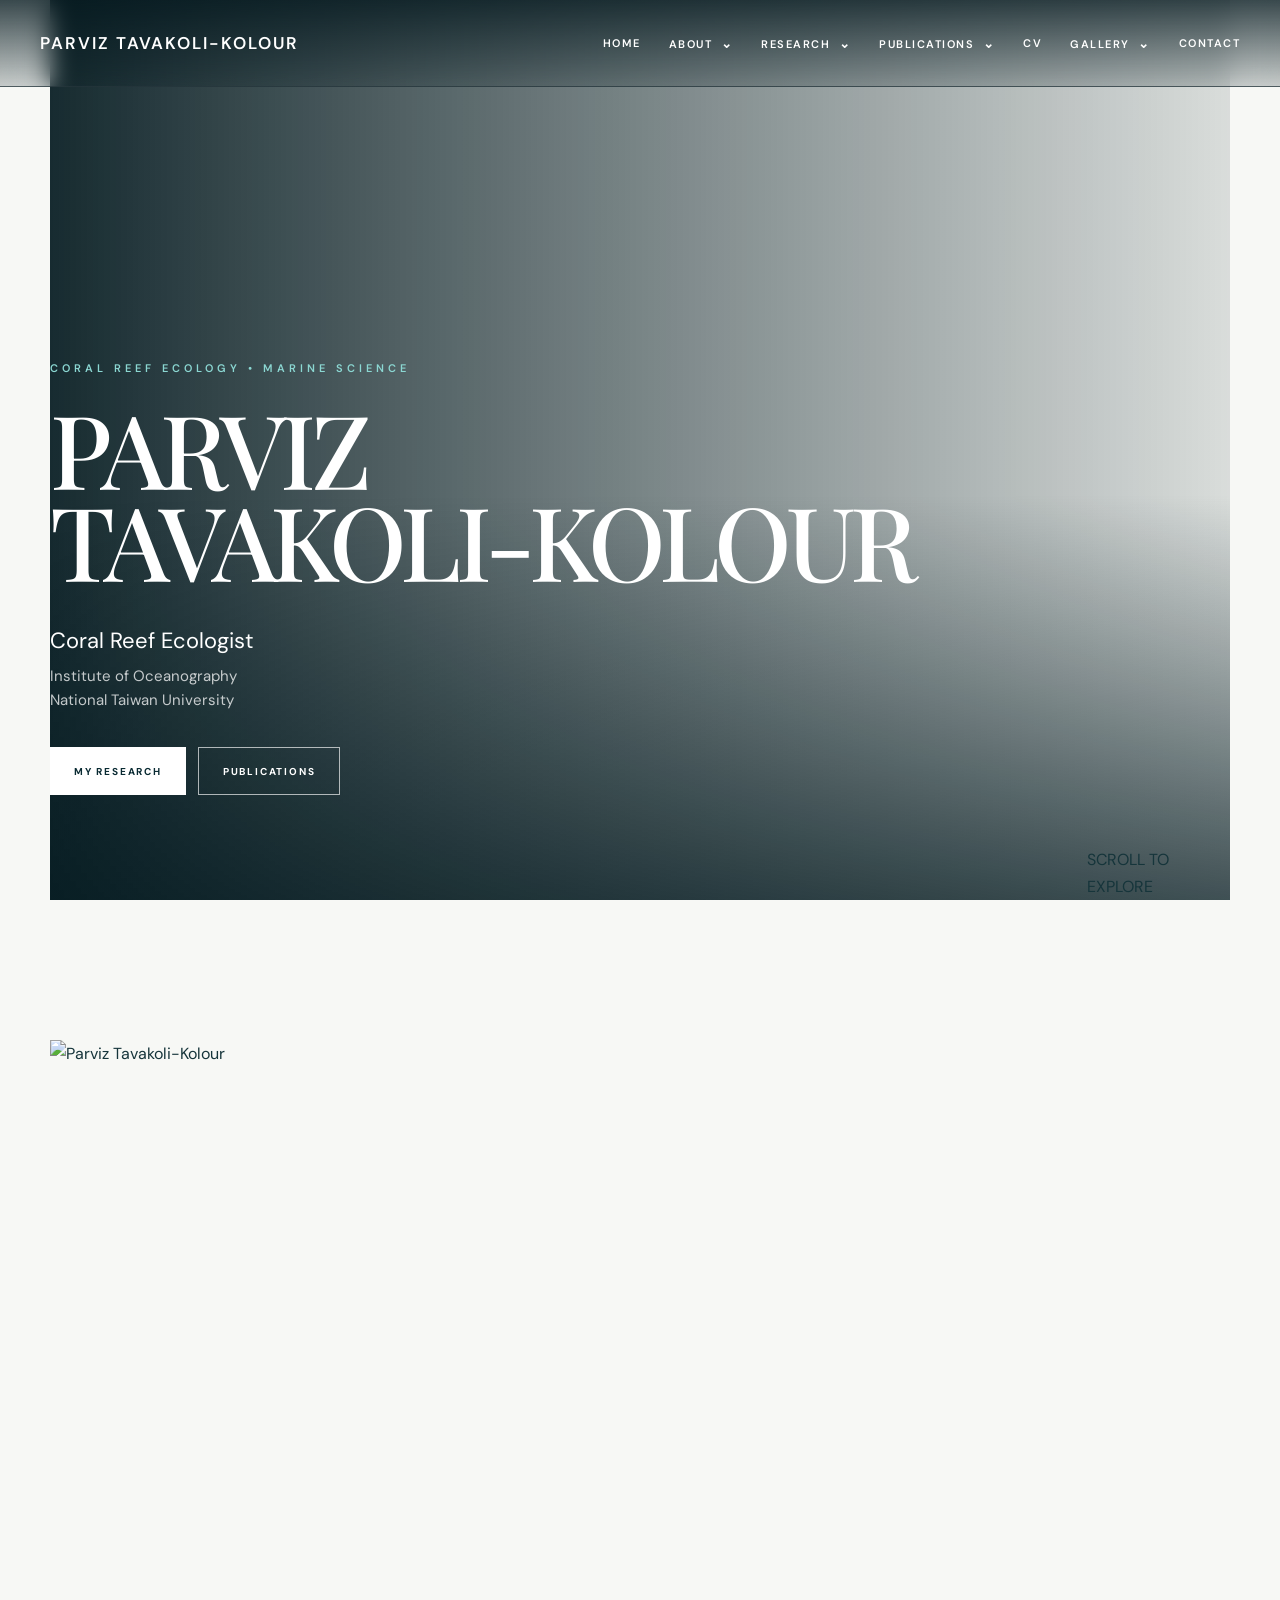
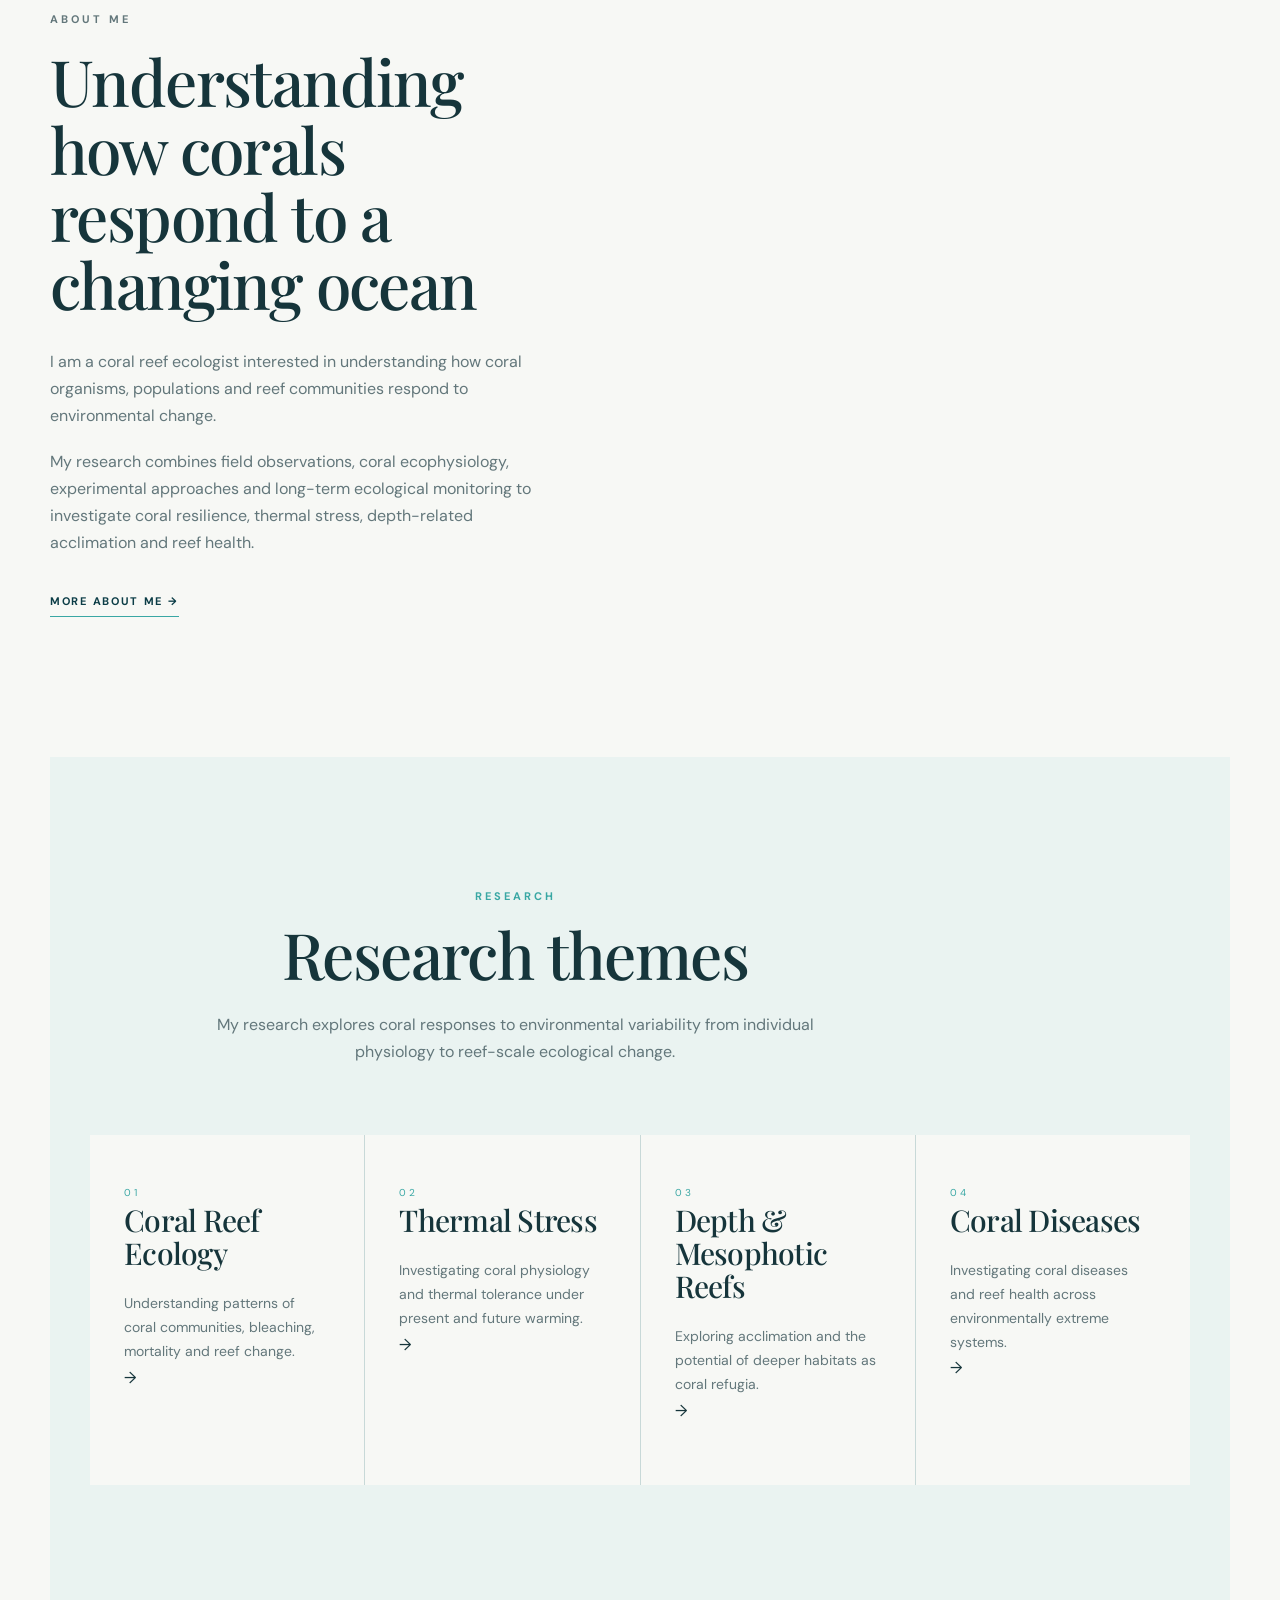
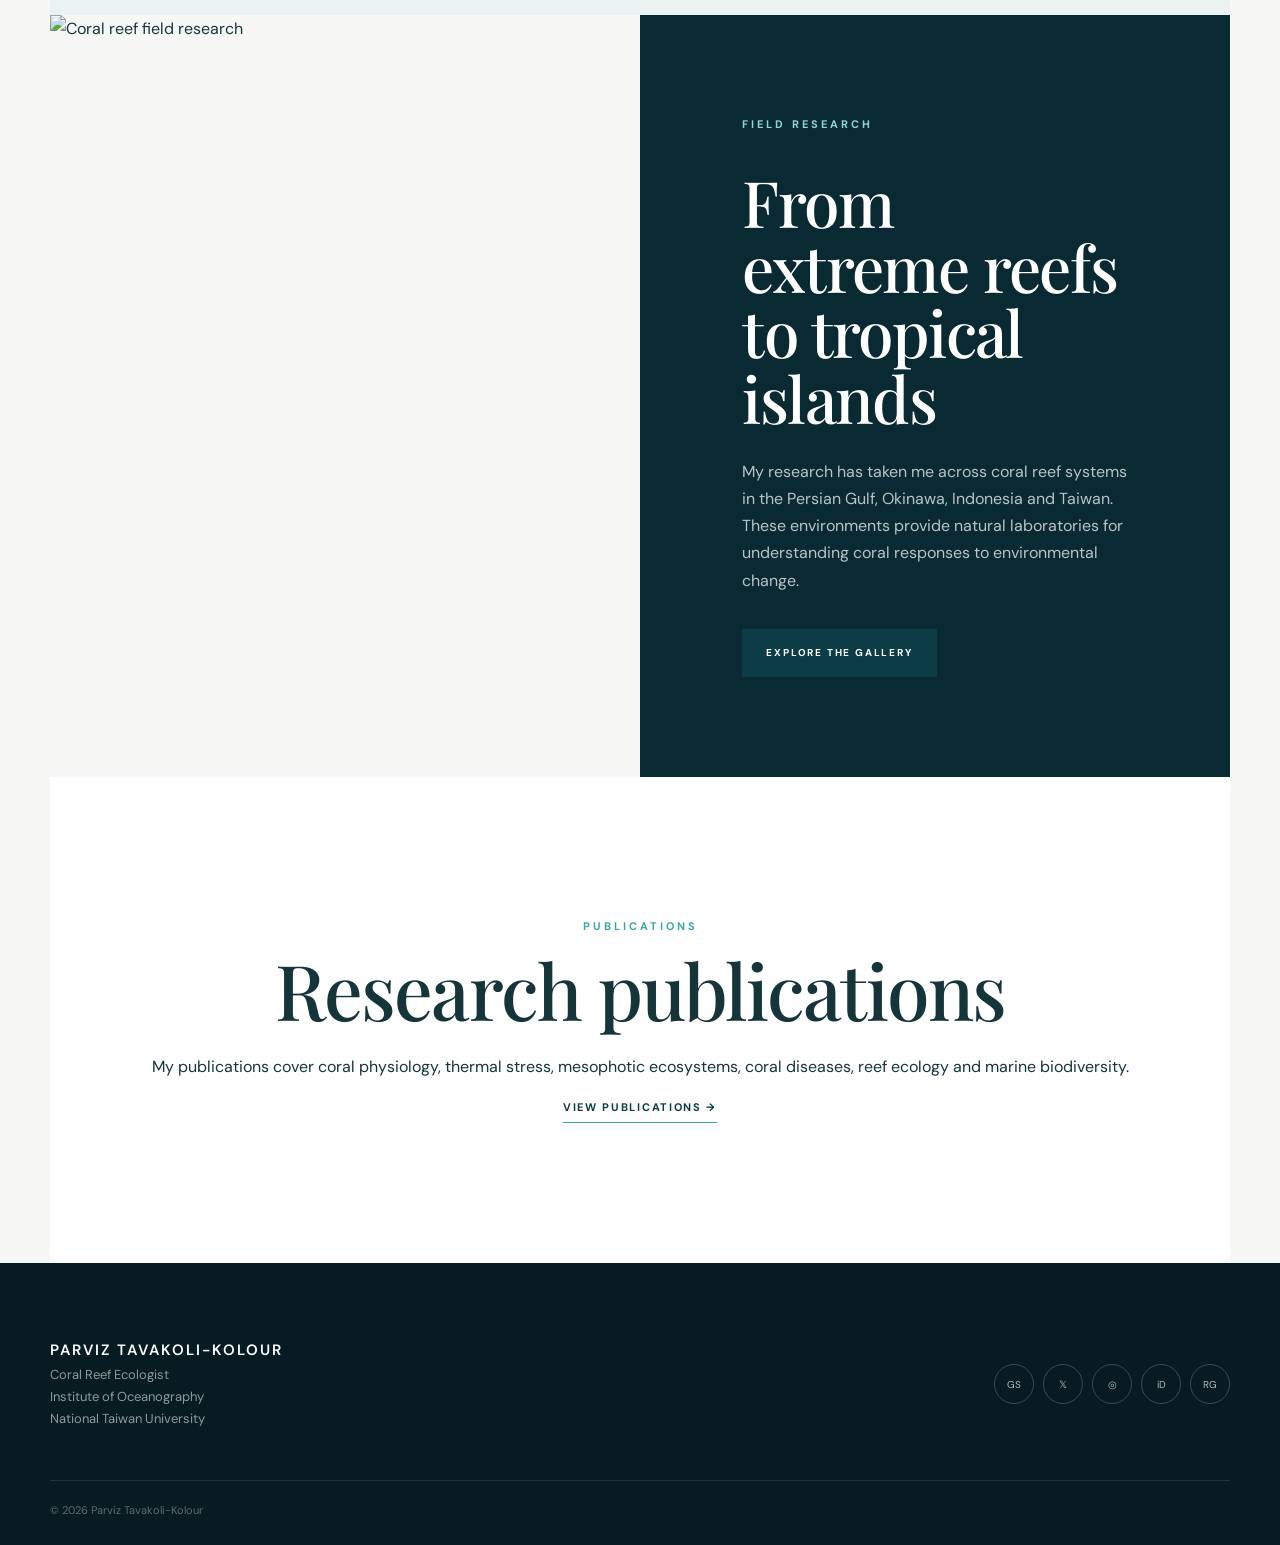
==== index.html @ c026a9c2 "Update index.html" ====
<!DOCTYPE html>
<html lang="en">

<head>
    <meta charset="UTF-8">
    <meta name="viewport" content="width=device-width, initial-scale=1.0">

    <title>Parviz Tavakoli-Kolour | Coral Reef Ecologist</title>

    <link rel="stylesheet" href="css/style.css">
</head>

<body>

<!-- =====================================================
     HEADER
===================================================== -->

<header class="site-header">

    <div class="nav-container">

        <a href="index.html" class="site-name">
            PARVIZ TAVAKOLI-KOLOUR
        </a>

        <nav class="main-nav">

            <a href="index.html">HOME</a>

            <div class="dropdown">
                <a href="about.html">
                    ABOUT <span>⌄</span>
                </a>

                <div class="dropdown-menu">
                    <a href="about.html#biography">Biography</a>
                    <a href="about.html#education">Education</a>
                    <a href="about.html#experience">Academic Experience</a>
                </div>
            </div>


            <div class="dropdown">

                <a href="research.html">
                    RESEARCH <span>⌄</span>
                </a>

                <div class="dropdown-menu">
                    <a href="research.html#coral-ecology">
                        Coral Reef Ecology
                    </a>

                    <a href="research.html#thermal">
                        Coral Physiology & Thermal Stress
                    </a>

                    <a href="research.html#depth">
                        Depth & Mesophotic Reefs
                    </a>

                    <a href="research.html#disease">
                        Coral Diseases & Reef Health
                    </a>

                    <a href="research.html#field">
                        Field & Experimental Research
                    </a>
                </div>

            </div>


            <div class="dropdown">

                <a href="publications.html">
                    PUBLICATIONS <span>⌄</span>
                </a>

                <div class="dropdown-menu">

                    <a href="selected-publications.html">
                        Selected Publications
                    </a>

                    <a href="publications.html#full-list">
                        Full Publication List
                    </a>

                    <a href="publications.html#assessment">
                        Scientific Assessment & Policy
                    </a>

                </div>

            </div>


            <a href="cv.html">CV</a>


            <div class="dropdown">

                <a href="gallery.html">
                    GALLERY <span>⌄</span>
                </a>

                <div class="dropdown-menu">

                    <a href="gallery.html#persian-gulf">
                        Persian Gulf
                    </a>

                    <a href="gallery.html#okinawa">
                        Okinawa
                    </a>

                    <a href="gallery.html#indonesia">
                        Indonesia
                    </a>

                    <a href="gallery.html#taiwan">
                        Taiwan
                    </a>

                </div>

            </div>


            <a href="contact.html">
                CONTACT
            </a>

        </nav>

    </div>

</header>


<!-- =====================================================
     MAIN
===================================================== -->

<main>


<!-- =====================================================
     HERO
===================================================== -->

<section class="hero">

    <div class="hero-overlay"></div>

    <div class="hero-content">

        <p class="hero-kicker">
            CORAL REEF ECOLOGY • MARINE SCIENCE
        </p>

        <h1>
            PARVIZ<br>
            TAVAKOLI-KOLOUR
        </h1>

        <div class="hero-line"></div>

        <p class="hero-position">
            Coral Reef Ecologist
        </p>

        <p class="hero-affiliation">
            Institute of Oceanography<br>
            National Taiwan University
        </p>

        <div class="hero-buttons">

            <a href="research.html" class="button button-light">
                MY RESEARCH
            </a>

            <a href="publications.html" class="button button-outline">
                PUBLICATIONS
            </a>

        </div>

    </div>

    <div class="hero-scroll">
        <span></span>
        SCROLL TO EXPLORE
    </div>

</section>


<!-- =====================================================
     INTRODUCTION
===================================================== -->

<section class="intro-section">

    <div class="intro-container">

        <div class="intro-image">

            <img
                src="images/profile.jpg"
                alt="Parviz Tavakoli-Kolour"
            >

        </div>


        <div class="intro-text">

            <p class="section-label">
                ABOUT ME
            </p>

            <h2>
                Understanding how corals respond to a changing ocean
            </h2>

            <p>
                I am a coral reef ecologist interested in understanding
                how coral organisms, populations and reef communities
                respond to environmental change.
            </p>

            <p>
                My research combines field observations, coral
                ecophysiology, experimental approaches and long-term
                ecological monitoring to investigate coral resilience,
                thermal stress, depth-related acclimation and reef health.
            </p>

            <a href="about.html" class="text-link">
                MORE ABOUT ME →
            </a>

        </div>

    </div>

</section>


<!-- =====================================================
     RESEARCH THEMES
===================================================== -->

<section class="research-home">

    <div class="section-heading">

        <p class="section-label">
            RESEARCH
        </p>

        <h2>
            Research themes
        </h2>

        <p>
            My research explores coral responses to environmental
            variability from individual physiology to reef-scale
            ecological change.
        </p>

    </div>


    <div class="research-grid">


        <a
            href="research.html#coral-ecology"
            class="research-card"
        >

            <span class="card-number">
                01
            </span>

            <h3>
                Coral Reef Ecology
            </h3>

            <p>
                Understanding patterns of coral communities,
                bleaching, mortality and reef change.
            </p>

            <span class="card-arrow">
                →
            </span>

        </a>


        <a
            href="research.html#thermal"
            class="research-card"
        >

            <span class="card-number">
                02
            </span>

            <h3>
                Thermal Stress
            </h3>

            <p>
                Investigating coral physiology and thermal
                tolerance under present and future warming.
            </p>

            <span class="card-arrow">
                →
            </span>

        </a>


        <a
            href="research.html#depth"
            class="research-card"
        >

            <span class="card-number">
                03
            </span>

            <h3>
                Depth & Mesophotic Reefs
            </h3>

            <p>
                Exploring acclimation and the potential of
                deeper habitats as coral refugia.
            </p>

            <span class="card-arrow">
                →
            </span>

        </a>


        <a
            href="research.html#disease"
            class="research-card"
        >

            <span class="card-number">
                04
            </span>

            <h3>
                Coral Diseases
            </h3>

            <p>
                Investigating coral diseases and reef health
                across environmentally extreme systems.
            </p>

            <span class="card-arrow">
                →
            </span>

        </a>


    </div>

</section>


<!-- =====================================================
     FIELD RESEARCH
===================================================== -->

<section class="field-section">

    <div class="field-image">

        <img
            src="images/coral-reef-hero.jpg"
            alt="Coral reef field research"
        >

    </div>


    <div class="field-content">

        <p class="section-label">
            FIELD RESEARCH
        </p>

        <h2>
            From extreme reefs to tropical islands
        </h2>

        <p>
            My research has taken me across coral reef systems
            in the Persian Gulf, Okinawa, Indonesia and Taiwan.
            These environments provide natural laboratories for
            understanding coral responses to environmental change.
        </p>

        <a
            href="gallery.html"
            class="button button-dark"
        >
            EXPLORE THE GALLERY
        </a>

    </div>

</section>


<!-- =====================================================
     PUBLICATIONS
===================================================== -->

<section class="publication-home">

    <div class="publication-inner">

        <p class="section-label">
            PUBLICATIONS
        </p>

        <h2>
            Research publications
        </h2>

        <p>
            My publications cover coral physiology, thermal stress,
            mesophotic ecosystems, coral diseases, reef ecology
            and marine biodiversity.
        </p>

        <a
            href="publications.html"
            class="text-link"
        >
            VIEW PUBLICATIONS →
        </a>

    </div>

</section>


</main>


<!-- =====================================================
     FOOTER
===================================================== -->

<footer>

    <div class="footer-content">

        <div>

            <h3>
                PARVIZ TAVAKOLI-KOLOUR
            </h3>

            <p>
                Coral Reef Ecologist
            </p>

            <p>
                Institute of Oceanography<br>
                National Taiwan University
            </p>

        </div>


        <div class="footer-social">

            <a
                href="https://scholar.google.com/citations?user=l_zzIt8AAAAJ&hl=en"
                target="_blank"
                aria-label="Google Scholar"
            >
                GS
            </a>

            <a
                href="https://x.com/parviz_tavakoli"
                target="_blank"
                aria-label="X"
            >
                𝕏
            </a>

            <a
                href="https://www.instagram.com/parviz_tavakoli_kolour"
                target="_blank"
                aria-label="Instagram"
            >
                ◎
            </a>

            <a
                href="https://orcid.org/0000-0003-2633-5901"
                target="_blank"
                aria-label="ORCID"
            >
                iD
            </a>

            <a
                href="https://www.researchgate.net/profile/Parviz-Tavakoli-Kolour-2"
                target="_blank"
                aria-label="ResearchGate"
            >
                RG
            </a>

        </div>

    </div>


    <div class="copyright">

        © 2026 Parviz Tavakoli-Kolour

    </div>

</footer>


</body>
</html>
---- css/style.css ----
/* =========================================================
   PARVIZ TAVAKOLI-KOLOUR
   MODERN ACADEMIC / OCEAN RESEARCH WEBSITE
   ========================================================= */


/* =========================================================
   01. FONTS
   ========================================================= */

@import url('https://fonts.googleapis.com/css2?family=DM+Sans:wght@300;400;500;600;700&family=Playfair+Display:wght@400;500;600&display=swap');


/* =========================================================
   02. VARIABLES
   ========================================================= */

:root {

    --ocean-950: #061c22;
    --ocean-900: #092a32;
    --ocean-800: #0c3d47;
    --ocean-700: #105966;

    --teal: #39a7a4;
    --teal-light: #8bd7d2;

    --cream: #f7f8f5;
    --white: #ffffff;

    --text: #16353b;
    --muted: #63777b;

    --line: rgba(22, 53, 59, 0.12);

    --serif: "Playfair Display", Georgia, serif;
    --sans: "DM Sans", Arial, sans-serif;

    --max-width: 1380px;

    --shadow:
        0 20px 60px rgba(4, 29, 35, 0.10);

    --transition:
        all 0.35s cubic-bezier(.2,.7,.2,1);
}


/* =========================================================
   03. RESET
   ========================================================= */

* {
    margin: 0;
    padding: 0;
    box-sizing: border-box;
}


html {
    scroll-behavior: smooth;
}


body {
    font-family: var(--sans);

    background: var(--cream);

    color: var(--text);

    line-height: 1.7;

    overflow-x: hidden;
}


img {
    width: 100%;
    display: block;
}


a {
    text-decoration: none;
    color: inherit;
}


button,
input,
textarea {
    font-family: inherit;
}


::selection {
    background: var(--teal);
    color: white;
}


/* =========================================================
   04. TYPOGRAPHY
   ========================================================= */

h1,
h2,
h3,
h4 {
    font-family: var(--serif);

    font-weight: 500;

    letter-spacing: -0.025em;
}


p {
    font-size: 16px;
}


.section-label {

    font-family: var(--sans);

    font-size: 11px;

    font-weight: 700;

    letter-spacing: 3px;

    text-transform: uppercase;

    color: var(--teal);

    margin-bottom: 16px;
}


/* =========================================================
   05. HEADER
   ========================================================= */

.site-header {

    position: absolute;

    top: 0;
    left: 0;

    width: 100%;

    z-index: 1000;

    background:
        linear-gradient(
            to bottom,
            rgba(3, 23, 29, .78),
            rgba(3, 23, 29, .20)
        );

    border-bottom:
        1px solid rgba(255,255,255,.10);

    backdrop-filter: blur(12px);
}


.nav-container {

    width: min(
        calc(100% - 80px),
        var(--max-width)
    );

    margin: auto;

    min-height: 86px;

    display: flex;

    align-items: center;

    justify-content: space-between;

    gap: 40px;
}


.site-name {

    color: white;

    font-size: 17px;

    font-weight: 600;

    letter-spacing: 2px;

    white-space: nowrap;

    transition: var(--transition);
}


.site-name:hover {

    color: var(--teal-light);
}


/* =========================================================
   06. NAVIGATION
   ========================================================= */

.main-nav {

    display: flex;

    align-items: center;

    gap: 28px;
}


.main-nav > a,
.dropdown > a {

    position: relative;

    color: white;

    font-size: 11px;

    font-weight: 600;

    letter-spacing: 1.5px;

    padding: 32px 0;
}


.main-nav > a::after,
.dropdown > a::after {

    content: "";

    position: absolute;

    bottom: 24px;

    left: 0;

    width: 0;

    height: 1px;

    background: var(--teal-light);

    transition: var(--transition);
}


.main-nav > a:hover::after,
.dropdown > a:hover::after {

    width: 100%;
}


.main-nav > a:hover,
.dropdown > a:hover {

    color: var(--teal-light);
}


.dropdown {

    position: relative;
}


.dropdown > a span {

    margin-left: 4px;

    font-size: 13px;
}


/* =========================================================
   07. DROPDOWN MENU
   ========================================================= */

.dropdown-menu {

    position: absolute;

    top: 75px;

    left: -20px;

    width: 270px;

    padding: 12px;

    background: rgba(255,255,255,.97);

    box-shadow: var(--shadow);

    border: 1px solid rgba(0,0,0,.05);

    opacity: 0;

    visibility: hidden;

    transform:
        translateY(12px);

    transition: var(--transition);
}


.dropdown:hover .dropdown-menu {

    opacity: 1;

    visibility: visible;

    transform:
        translateY(0);
}


.dropdown-menu a {

    display: block;

    padding: 13px 15px;

    color: var(--text);

    font-size: 12px;

    letter-spacing: .2px;

    border-radius: 3px;

    transition: var(--transition);
}


.dropdown-menu a:hover {

    background: #eaf5f3;

    color: var(--ocean-700);

    padding-left: 21px;
}


/* =========================================================
   08. HERO
   ========================================================= */

.hero {

    position: relative;

    min-height: 100vh;

    display: flex;

    align-items: flex-end;

    background:
        url("../images/hero.jpg")
        center center / cover
        no-repeat;

    isolation: isolate;
}


.hero::before {

    content: "";

    position: absolute;

    inset: 0;

    background:
        linear-gradient(
            90deg,
            rgba(3,25,31,.92) 0%,
            rgba(3,25,31,.58) 42%,
            rgba(3,25,31,.12) 100%
        );

    z-index: -1;
}


.hero::after {

    content: "";

    position: absolute;

    inset: 0;

    background:
        linear-gradient(
            to top,
            rgba(3,25,31,.72),
            transparent 45%
        );

    z-index: -1;
}


.hero-content {

    width: min(
        calc(100% - 80px),
        var(--max-width)
    );

    margin: 0 auto;

    padding:
        0
        0
        105px;

    color: white;
}


.hero-kicker {

    font-size: 11px;

    letter-spacing: 4px;

    font-weight: 600;

    color: var(--teal-light);

    margin-bottom: 25px;
}


.hero h1 {

    font-size:
        clamp(
            58px,
            8vw,
            125px
        );

    line-height: .90;

    letter-spacing: -.055em;

    margin-bottom: 35px;
}


.hero-position {

    font-size: 22px;

    font-weight: 400;

    margin-bottom: 5px;
}


.hero-affiliation {

    color: rgba(255,255,255,.75);

    font-size: 15px;

    line-height: 1.6;
}


/* =========================================================
   09. BUTTONS
   ========================================================= */

.hero-buttons {

    display: flex;

    gap: 12px;

    margin-top: 35px;
}


.button {

    display: inline-flex;

    align-items: center;

    justify-content: center;

    min-height: 48px;

    padding:
        0 24px;

    font-size: 10px;

    font-weight: 700;

    letter-spacing: 1.8px;

    text-transform: uppercase;

    transition: var(--transition);
}


.button-light {

    background: white;

    color: var(--ocean-900);
}


.button-light:hover {

    background: var(--teal-light);

    transform:
        translateY(-3px);
}


.button-outline {

    border:
        1px solid rgba(255,255,255,.65);

    color: white;
}


.button-outline:hover {

    background: white;

    color: var(--ocean-900);

    transform:
        translateY(-3px);
}


.button-dark {

    background: var(--ocean-800);

    color: white;
}


.button-dark:hover {

    background: var(--teal);

    transform:
        translateY(-3px);
}


/* =========================================================
   10. INTRO / ABOUT
   ========================================================= */

.intro-section {

    width: min(
        calc(100% - 80px),
        1180px
    );

    margin: auto;

    padding:
        140px
        0;

    display: grid;

    grid-template-columns:
        minmax(300px, .85fr)
        minmax(400px, 1fr);

    gap: 110px;

    align-items: center;
}


.intro-image {

    position: relative;
}


.intro-image::before {

    content: "";

    position: absolute;

    width: 90px;
    height: 90px;

    left: -25px;
    bottom: -25px;

    border-left:
        2px solid var(--teal);

    border-bottom:
        2px solid var(--teal);

    z-index: -1;
}


.intro-image img {

    height: 570px;

    object-fit: cover;
}


.intro-text h2 {

    font-size:
        clamp(
            40px,
            5vw,
            65px
        );

    line-height: 1.06;

    margin-bottom: 30px;
}


.intro-text p {

    max-width: 650px;

    color: var(--muted);

    margin-bottom: 18px;
}


.text-link {

    display: inline-block;

    margin-top: 18px;

    color: var(--ocean-800);

    font-size: 11px;

    font-weight: 700;

    letter-spacing: 1.7px;

    text-transform: uppercase;

    border-bottom:
        1px solid var(--teal);

    padding-bottom: 5px;

    transition: var(--transition);
}


.text-link:hover {

    color: var(--teal);

    padding-left: 7px;
}


/* =========================================================
   11. RESEARCH SECTION
   ========================================================= */

.research-home {

    padding:
        130px
        40px;

    background:
        #eaf3f1;
}


.section-heading {

    width: min(
        850px,
        100%
    );

    margin:
        0 auto 70px;

    text-align: center;
}


.section-heading h2 {

    font-size:
        clamp(
            45px,
            5vw,
            70px
        );

    line-height: 1;

    margin-bottom: 25px;
}


.section-heading > p:last-child {

    max-width: 650px;

    margin: auto;

    color: var(--muted);
}


/* =========================================================
   12. RESEARCH CARDS
   ========================================================= */

.research-grid {

    width: min(
        1180px,
        100%
    );

    margin: auto;

    display: grid;

    grid-template-columns:
        repeat(4, 1fr);

    gap: 1px;

    background:
        rgba(10,70,77,.15);
}


.research-card {

    position: relative;

    min-height: 350px;

    padding: 42px 34px;

    background: var(--cream);

    overflow: hidden;

    transition: var(--transition);
}


.research-card::before {

    content: "";

    position: absolute;

    left: 0;
    bottom: 0;

    width: 100%;

    height: 4px;

    background: var(--teal);

    transform:
        scaleX(0);

    transform-origin: left;

    transition: var(--transition);
}


.research-card:hover {

    background: var(--ocean-800);

    color: white;

    transform:
        translateY(-8px);

    box-shadow:
        0 30px 60px
        rgba(4,40,48,.20);
}


.research-card:hover::before {

    transform:
        scaleX(1);
}


.card-number {

    font-size: 10px;

    letter-spacing: 3px;

    color: var(--teal);

    margin-bottom: 55px;
}


.research-card h3 {

    font-size: 30px;

    line-height: 1.1;

    margin-bottom: 22px;
}


.research-card p {

    color: var(--muted);

    font-size: 14px;
}


.research-card:hover p {

    color:
        rgba(255,255,255,.72);
}


/* =========================================================
   13. FIELDWORK SPLIT
   ========================================================= */

.field-section {

    display: grid;

    grid-template-columns:
        1fr 1fr;

    min-height: 650px;
}


.field-image {

    min-height: 600px;

    background:
        url("../images/persian-gulf-1.jpg")
        center center / cover
        no-repeat;
}


.field-content {

    padding:
        100px
        clamp(45px, 8vw, 120px);

    background:
        var(--ocean-900);

    color: white;

    display: flex;

    flex-direction: column;

    align-items: flex-start;

    justify-content: center;
}


.field-content .section-label {

    color: var(--teal-light);
}


.field-content h2 {

    font-size:
        clamp(
            45px,
            5vw,
            70px
        );

    line-height: 1.02;

    max-width: 600px;

    margin-bottom: 28px;
}


.field-content p {

    color:
        rgba(255,255,255,.72);

    max-width: 570px;

    margin-bottom: 35px;
}


/* =========================================================
   14. PUBLICATIONS HOME
   ========================================================= */

.publication-home {

    padding:
        140px
        30px;

    text-align: center;

    background: white;
}


.publication-home h2 {

    font-size:
        clamp(
            45px,
            6vw,
            78px
        );

    line-height: 1;

    margin-bottom: 25px;
}


.publication-home > p:not(.section-label) {

    max-width: 680px;

    margin: auto;

    color: var(--muted);
}

/* =========================================================
   INTERNAL PAGE ALIGNMENT FIX
   ========================================================= */


/* Main content container */

main {
    width: 100%;
}


/* All normal content sections */

main > section {
    width: min(1180px, calc(100% - 80px));
    margin-left: auto;
    margin-right: auto;
}


/* Hero is full width */

main > .page-hero {
    width: 100%;
    margin: 0;
}


/* Internal page hero content */

.page-hero {
    width: 100%;
    padding-left: 40px;
    padding-right: 40px;
}


.page-hero-content {
    width: min(1180px, 100%);
    margin-left: auto;
    margin-right: auto;
}


/* Section headings */

.gallery-heading,
.section-heading,
.contact-introduction {
    margin-left: 0;
    margin-right: 0;
}


/* Prevent text from touching the edge */

.gallery-heading,
.contact-introduction,
.section-heading {
    padding-left: 0;
    padding-right: 0;
}


/* CV content */

.cv-section {
    width: min(1100px, calc(100% - 80px));
    margin-left: auto;
    margin-right: auto;
}


/* Publications */

.publications-section {
    width: min(1100px, calc(100% - 80px));
    margin-left: auto;
    margin-right: auto;
}


/* Selected publications */

.selected-publications-section {
    width: min(1100px, calc(100% - 80px));
    margin-left: auto;
    margin-right: auto;
}


/* About page */

.about-section {
    width: min(1180px, calc(100% - 80px));
    margin-left: auto;
    margin-right: auto;
}


/* Research page */

.research-section {
    width: min(1180px, calc(100% - 80px));
    margin-left: auto;
    margin-right: auto;
}


/* Better headings on internal pages */

main h1,
main h2,
main h3 {
    overflow-wrap: normal;
    word-break: normal;
}


/* =========================================================
   BETTER INTERNAL PAGE SPACING
   ========================================================= */

.page-content,
.about-section,
.research-section,
.publications-section,
.selected-publications-section,
.cv-section,
.contact-section {
    padding-top: 100px;
    padding-bottom: 100px;
}


/* =========================================================
   ACADEMIC EXPERIENCE / TIMELINE
   ========================================================= */

.cv-item,
.experience-item,
.timeline-item {
    width: 100%;
    max-width: 1000px;
    margin-left: auto;
    margin-right: auto;
}


/* =========================================================
   PUBLICATION READABILITY
   ========================================================= */

.publication,
.selected-publication {
    max-width: 1000px;
    margin-left: auto;
    margin-right: auto;
}


.publication h3,
.selected-publication h3 {
    max-width: 850px;
    line-height: 1.45;
}


/* =========================================================
   MOBILE
   ========================================================= */

@media (max-width: 800px) {

    main > section {
        width: calc(100% - 40px);
    }

    main > .page-hero {
        width: 100%;
    }

    .page-hero {
        padding-left: 20px;
        padding-right: 20px;
    }

    .page-hero-content {
        width: 100%;
    }

    .cv-section,
    .publications-section,
    .selected-publications-section,
    .about-section,
    .research-section {
        width: calc(100% - 40px);
    }

}


/* =========================================================
   16. GENERAL CONTENT SECTIONS
   ========================================================= */

main section:not(.hero):not(.page-hero) {

    scroll-margin-top: 50px;
}


/* =========================================================
   17. GALLERY
   ========================================================= */

.gallery-section {

    padding:
        120px
        40px;

    max-width: 1380px;

    margin: auto;
}


.gallery-heading {

    max-width: 750px;

    margin-bottom: 55px;
}


.gallery-heading h2 {

    font-size:
        clamp(
            45px,
            6vw,
            75px
        );

    line-height: 1;

    margin-bottom: 20px;
}


.gallery-heading p:last-child {

    color: var(--muted);
}


.gallery-grid {

    display: grid;

    grid-template-columns:
        repeat(4, 1fr);

    gap: 8px;
}


.gallery-grid img {

    height: 330px;

    object-fit: cover;

    transition:
        transform .7s
        cubic-bezier(.2,.7,.2,1);

    filter:
        saturate(.9);
}


.gallery-grid img:hover {

    transform:
        scale(1.025);

    filter:
        saturate(1.1);
}


/* =========================================================
   18. CONTACT
   ========================================================= */

.contact-section {

    width: min(
        1180px,
        calc(100% - 80px)
    );

    margin: auto;

    padding:
        130px
        0;

    display: grid;

    grid-template-columns:
        1fr 1fr;

    gap: 100px;
}


.contact-introduction h2 {

    font-size:
        clamp(
            45px,
            5vw,
            70px
        );

    line-height: 1;

    margin-bottom: 25px;
}


.contact-introduction p:not(.section-label) {

    max-width: 570px;

    color: var(--muted);
}


.contact-details {

    border-top:
        1px solid var(--line);
}


.contact-item {

    padding:
        28px 0;

    border-bottom:
        1px solid var(--line);
}


.contact-label {

    display: block;

    font-size: 10px;

    font-weight: 700;

    letter-spacing: 2px;

    color: var(--teal);

    margin-bottom: 10px;
}


.contact-item h3 {

    font-size: 25px;

    margin-bottom: 5px;
}


.contact-item p {

    color: var(--muted);

    font-size: 14px;
}


.contact-links {

    display: flex;

    flex-wrap: wrap;

    gap: 10px;

    margin-top: 15px;
}


.contact-links a {

    padding:
        8px 14px;

    border:
        1px solid var(--line);

    font-size: 12px;

    transition: var(--transition);
}


.contact-links a:hover {

    background: var(--ocean-800);

    color: white;

    border-color:
        var(--ocean-800);
}


/* =========================================================
   19. PUBLICATION LIST
   Works with your existing publication HTML
   ========================================================= */

.publications-section {

    width: min(
        1100px,
        calc(100% - 80px)
    );

    margin: auto;

    padding:
        120px 0;
}


.publication {

    display: grid;

    grid-template-columns:
        90px 1fr;

    gap: 35px;

    padding:
        35px 0;

    border-bottom:
        1px solid var(--line);

    transition: var(--transition);
}


.publication:hover {

    padding-left: 12px;
}


.publication-number {

    font-family: var(--serif);

    font-size: 35px;

    color:
        rgba(16,89,102,.25);
}


.publication h3 {

    font-family: var(--sans);

    font-size: 17px;

    font-weight: 600;

    line-height: 1.5;

    letter-spacing: 0;
}


.publication p {

    color: var(--muted);

    font-size: 14px;

    margin-top: 8px;
}


.publication a {

    display: inline-block;

    margin-top: 10px;

    color: var(--teal);

    font-size: 11px;

    font-weight: 700;

    letter-spacing: 1px;
}


/* =========================================================
   20. CV
   ========================================================= */

.cv-section {

    width: min(
        1100px,
        calc(100% - 80px)
    );

    margin: auto;

    padding:
        120px 0;
}


.cv-section h2 {

    font-size: 48px;

    margin:
        70px 0 30px;
}


.cv-item {

    display: grid;

    grid-template-columns:
        180px 1fr;

    gap: 40px;

    padding:
        25px 0;

    border-top:
        1px solid var(--line);
}


.cv-year {

    font-size: 12px;

    font-weight: 700;

    letter-spacing: 1px;

    color: var(--teal);
}


.cv-item h3 {

    font-family: var(--sans);

    font-size: 18px;

    font-weight: 600;

    letter-spacing: 0;
}


.cv-item p {

    color: var(--muted);

    font-size: 14px;
}


/* =========================================================
   21. FOOTER
   ========================================================= */

footer {

    background:
        var(--ocean-950);

    color: white;

    padding:
        75px
        40px
        25px;
}


.footer-content {

    width: min(
        1180px,
        100%
    );

    margin: auto;

    display: flex;

    justify-content: space-between;

    gap: 50px;

    align-items: center;
}


.footer-content h3 {

    font-family: var(--sans);

    font-size: 15px;

    font-weight: 600;

    letter-spacing: 2px;
}


.footer-content p {

    color:
        rgba(255,255,255,.55);

    font-size: 13px;
}


.footer-social {

    display: flex;

    gap: 9px;
}


.footer-social a {

    width: 40px;

    height: 40px;

    display: flex;

    align-items: center;

    justify-content: center;

    border:
        1px solid rgba(255,255,255,.20);

    border-radius: 50%;

    color:
        rgba(255,255,255,.70);

    font-size: 10px;

    transition: var(--transition);
}


.footer-social a:hover {

    background: var(--teal);

    border-color: var(--teal);

    color: white;

    transform:
        translateY(-3px);
}


.copyright {

    width: min(
        1180px,
        100%
    );

    margin:
        50px auto 0;

    padding-top: 20px;

    border-top:
        1px solid rgba(255,255,255,.10);

    color:
        rgba(255,255,255,.35);

    font-size: 11px;
}


/* =========================================================
   22. IMAGE HOVER
   ========================================================= */

.intro-image,
.field-image,
.gallery-grid img {

    overflow: hidden;
}


/* =========================================================
   23. RESPONSIVE — TABLET
   ========================================================= */

@media (max-width: 1100px) {

    .nav-container {

        width:
            calc(100% - 50px);
    }


    .main-nav {

        gap: 16px;
    }


    .research-grid {

        grid-template-columns:
            repeat(2, 1fr);
    }


    .gallery-grid {

        grid-template-columns:
            repeat(2, 1fr);
    }


    .intro-section {

        gap: 60px;
    }

}


/* =========================================================
   24. RESPONSIVE — MOBILE
   ========================================================= */

@media (max-width: 800px) {

    .site-header {

        position: relative;

        background:
            var(--ocean-950);
    }


    .nav-container {

        width: 100%;

        padding:
            20px;

        flex-direction: column;

        align-items: flex-start;

        gap: 20px;
    }


    .site-name {

        font-size: 14px;
    }


    .main-nav {

        width: 100%;

        display: flex;

        flex-wrap: wrap;

        gap: 13px 18px;
    }


    .main-nav > a,
    .dropdown > a {

        padding: 5px 0;

        font-size: 9px;
    }


    .main-nav > a::after,
    .dropdown > a::after {

        display: none;
    }


    .dropdown-menu {

        display: none;
    }


    .hero {

        min-height:
            78vh;
    }


    .hero-content {

        width:
            calc(100% - 40px);

        padding-bottom:
            65px;
    }


    .hero h1 {

        font-size:
            clamp(
                48px,
                15vw,
                75px
            );
    }


    .hero-position {

        font-size: 18px;
    }


    .hero-buttons {

        flex-direction: column;

        align-items:
            flex-start;
    }


    .intro-section {

        width:
            calc(100% - 40px);

        padding:
            85px 0;

        grid-template-columns:
            1fr;

        gap: 50px;
    }


    .intro-image img {

        height:
            450px;
    }


    .research-home {

        padding:
            85px 20px;
    }


    .research-grid {

        grid-template-columns:
            1fr;
    }


    .field-section {

        grid-template-columns:
            1fr;
    }


    .field-image {

        min-height:
            430px;
    }


    .field-content {

        padding:
            75px 30px;
    }


    .publication-home {

        padding:
            90px 25px;
    }


    .page-hero {

        min-height:
            48vh;

        padding:
            100px 25px 65px;
    }


    .gallery-section {

        padding:
            80px 20px;
    }


    .gallery-grid {

        grid-template-columns:
            1fr;
    }


    .gallery-grid img {

        height:
            300px;
    }


    .contact-section {

        width:
            calc(100% - 40px);

        padding:
            85px 0;

        grid-template-columns:
            1fr;

        gap: 60px;
    }


    .publications-section,
    .cv-section {

        width:
            calc(100% - 40px);

        padding:
            80px 0;
    }


    .publication {

        grid-template-columns:
            45px 1fr;

        gap: 20px;
    }


    .cv-item {

        grid-template-columns:
            1fr;

        gap: 8px;
    }


    .cv-section h2 {

        font-size: 38px;

        margin-top: 55px;
    }


    .footer-content {

        flex-direction:
            column;

        align-items:
            flex-start;
    }

}


/* =========================================================
   25. SMALL MOBILE
   ========================================================= */

@media (max-width: 450px) {

    .site-name {

        font-size:
            12px;

        letter-spacing:
            1.2px;
    }


    .hero h1 {

        font-size:
            45px;
    }


    .hero-kicker {

        letter-spacing:
            2px;
    }


    .section-heading h2 {

        font-size:
            43px;
    }


    .research-card {

        min-height:
            280px;
    }


    .field-content h2 {

        font-size:
            43px;
    }

}


/* =========================================================
   26. SUBTLE PAGE ANIMATION
   ========================================================= */

@keyframes pageReveal {

    from {

        opacity: 0;

        transform:
            translateY(15px);
    }

    to {

        opacity: 1;

        transform:
            translateY(0);
    }
}


main {

    animation:
        pageReveal .7s ease both;
}

/* =========================================================
   SELECTED PUBLICATIONS
========================================================= */

.page-hero {
    min-height: 55vh;

    background:
        linear-gradient(
            90deg,
            rgba(3, 43, 53, 0.94),
            rgba(3, 43, 53, 0.65)
        ),
        url("../images/hero.jpg");

    background-size: cover;
    background-position: center;

    display: flex;
    align-items: flex-end;

    padding: 150px 40px 80px;

    color: white;
}


.page-hero-content {
    max-width: 1050px;
    width: 100%;
    margin: auto;
}


.page-hero h1 {
    font-size: clamp(52px, 7vw, 90px);
    line-height: 1;
    margin: 15px 0 25px;
}


.page-hero p:last-child {
    max-width: 650px;
    color: #d4e8e9;
    font-size: 18px;
}


/* ---------------------------------------------------------
   PUBLICATION AREA
--------------------------------------------------------- */

.selected-publications {
    max-width: 1200px;

    margin: auto;

    padding: 100px 30px 120px;
}


.publication-card {

    display: grid;

    grid-template-columns: 42% 58%;

    background: white;

    margin-bottom: 55px;

    box-shadow:
        0 20px 60px rgba(8, 48, 56, 0.10);

    border: 1px solid #dcebea;

    overflow: hidden;

    transition:
        transform 0.3s ease,
        box-shadow 0.3s ease;
}


.publication-card:hover {

    transform: translateY(-5px);

    box-shadow:
        0 28px 70px rgba(8, 48, 56, 0.16);

}


/* ---------------------------------------------------------
   IMAGE
--------------------------------------------------------- */

.publication-image {

    min-height: 520px;

    background: #dceceb;

    overflow: hidden;
}


.publication-image img {

    width: 100%;

    height: 100%;

    min-height: 520px;

    object-fit: contain;

    transition:
        transform 0.6s ease;
}


.publication-card:hover
.publication-image img {

    transform: scale(1.04);

}


/* ---------------------------------------------------------
   CONTENT
--------------------------------------------------------- */

.publication-content {

    padding: 55px 60px;

    display: flex;

    flex-direction: column;

    justify-content: center;

}


.publication-meta {

    display: flex;

    align-items: center;

    gap: 15px;

    margin-bottom: 25px;

    font-size: 10px;

    letter-spacing: 1.8px;

    font-weight: 600;

    color: #618084;

}


.publication-year {

    color: #087f82;

    font-size: 14px;

    letter-spacing: 1px;

}


.publication-content h2 {

    font-size: 36px;

    line-height: 1.18;

    color: #143940;

    margin-bottom: 22px;

}


.citation {

    color: #64797d;

    font-size: 14px;

    line-height: 1.7;

    margin-bottom: 30px;

}


.citation strong {

    color: #123e46;

}


/* ---------------------------------------------------------
   RESEARCH HIGHLIGHT
--------------------------------------------------------- */

.research-highlight {

    border-left: 3px solid #69b9b5;

    background: #f1f8f7;

    padding: 22px 25px;

    margin: 5px 0 30px;

}


.research-highlight h3 {

    font-family:
        "DM Sans",
        Arial,
        sans-serif;

    font-size: 10px;

    letter-spacing: 2px;

    color: #087f82;

    margin-bottom: 9px;

    font-weight: 700;

}


.research-highlight p {

    font-size: 15px;

    line-height: 1.75;

    color: #4f696d;

}


/* ---------------------------------------------------------
   PAPER BUTTON
--------------------------------------------------------- */

.paper-button {

    align-self: flex-start;

    display: inline-block;

    padding: 12px 21px;

    border: 1px solid #0b7075;

    color: #075f67;

    font-size: 10px;

    letter-spacing: 1.7px;

    font-weight: 700;

    transition: 0.25s ease;

}


.paper-button:hover {

    background: #075f67;

    color: white;

}


/* =========================================================
   SCIENTIFIC ASSESSMENT
========================================================= */

.assessment-section {

    background: #e9f4f2;

    padding: 110px 30px 130px;

}


.assessment-intro {

    max-width: 850px;

    margin: 0 auto 60px;

    text-align: center;

}


.assessment-intro h2 {

    font-size: 55px;

    line-height: 1.1;

    margin: 15px 0 20px;

}


.assessment-intro > p:last-child {

    color: #607579;

    font-size: 17px;

}


/* ---------------------------------------------------------
   WOA CARD
--------------------------------------------------------- */

.assessment-card {

    max-width: 1200px;

    margin: auto;

    display: grid;

    grid-template-columns: 40% 60%;

    background: #073d46;

    color: white;

    box-shadow:
        0 25px 70px rgba(5, 55, 63, 0.20);

}


.assessment-image {

    min-height: 650px;

    background: #123f46;

    display: flex;

    align-items: center;

    justify-content: center;

    overflow: hidden;

}


.assessment-image img {

    width: 100%;

    height: 100%;

    min-height: 650px;

    object-fit: cover;

}


.assessment-content {

    padding: 65px 65px;

    display: flex;

    flex-direction: column;

    justify-content: center;

}


.assessment-content .publication-meta {

    color: #a6cacc;

}


.assessment-content .publication-year {

    color: #8dd8d5;

}


.assessment-content h2 {

    font-size: 45px;

    line-height: 1.12;

    margin-bottom: 20px;

}


.assessment-content > p {

    color: #c7dcdc;

    line-height: 1.75;

}


.assessment-role {

    color: #8dd8d5 !important;

    font-size: 14px;

    letter-spacing: 1px;

    text-transform: uppercase;

}


.assessment-content
.research-highlight {

    background: rgba(255,255,255,0.08);

    border-left-color: #8dd8d5;

    margin-top: 25px;

}


.assessment-content
.research-highlight h3 {

    color: #8dd8d5;

}


.assessment-content
.research-highlight p {

    color: #d4e7e7;

}


.assessment-note {

    font-size: 14px;

    color: #a9c4c6 !important;

    margin-bottom: 25px;

}


/* =========================================================
   MOBILE
========================================================= */

@media (max-width: 850px) {


    .page-hero {

        min-height: 55vh;

        padding:
            110px
            25px
            60px;

    }


    .page-hero h1 {

        font-size: 52px;

    }


    .selected-publications {

        padding:
            70px
            20px
            90px;

    }


    .publication-card {

        grid-template-columns: 1fr;

    }


    .publication-image {

        min-height: 350px;

    }


    .publication-image img {

        min-height: 350px;

    }


    .publication-content {

        padding:
            40px 30px
            45px;

    }


    .publication-content h2 {

        font-size: 30px;

    }


    .assessment-section {

        padding:
            80px
            20px
            90px;

    }


    .assessment-intro h2 {

        font-size: 42px;

    }


    .assessment-card {

        grid-template-columns: 1fr;

    }


    .assessment-image {

        min-height: 400px;

    }


    .assessment-image img {

        min-height: 400px;

    }


    .assessment-content {

        padding:
            45px 30px
            50px;

    }


    .assessment-content h2 {

        font-size: 36px;

    }

}
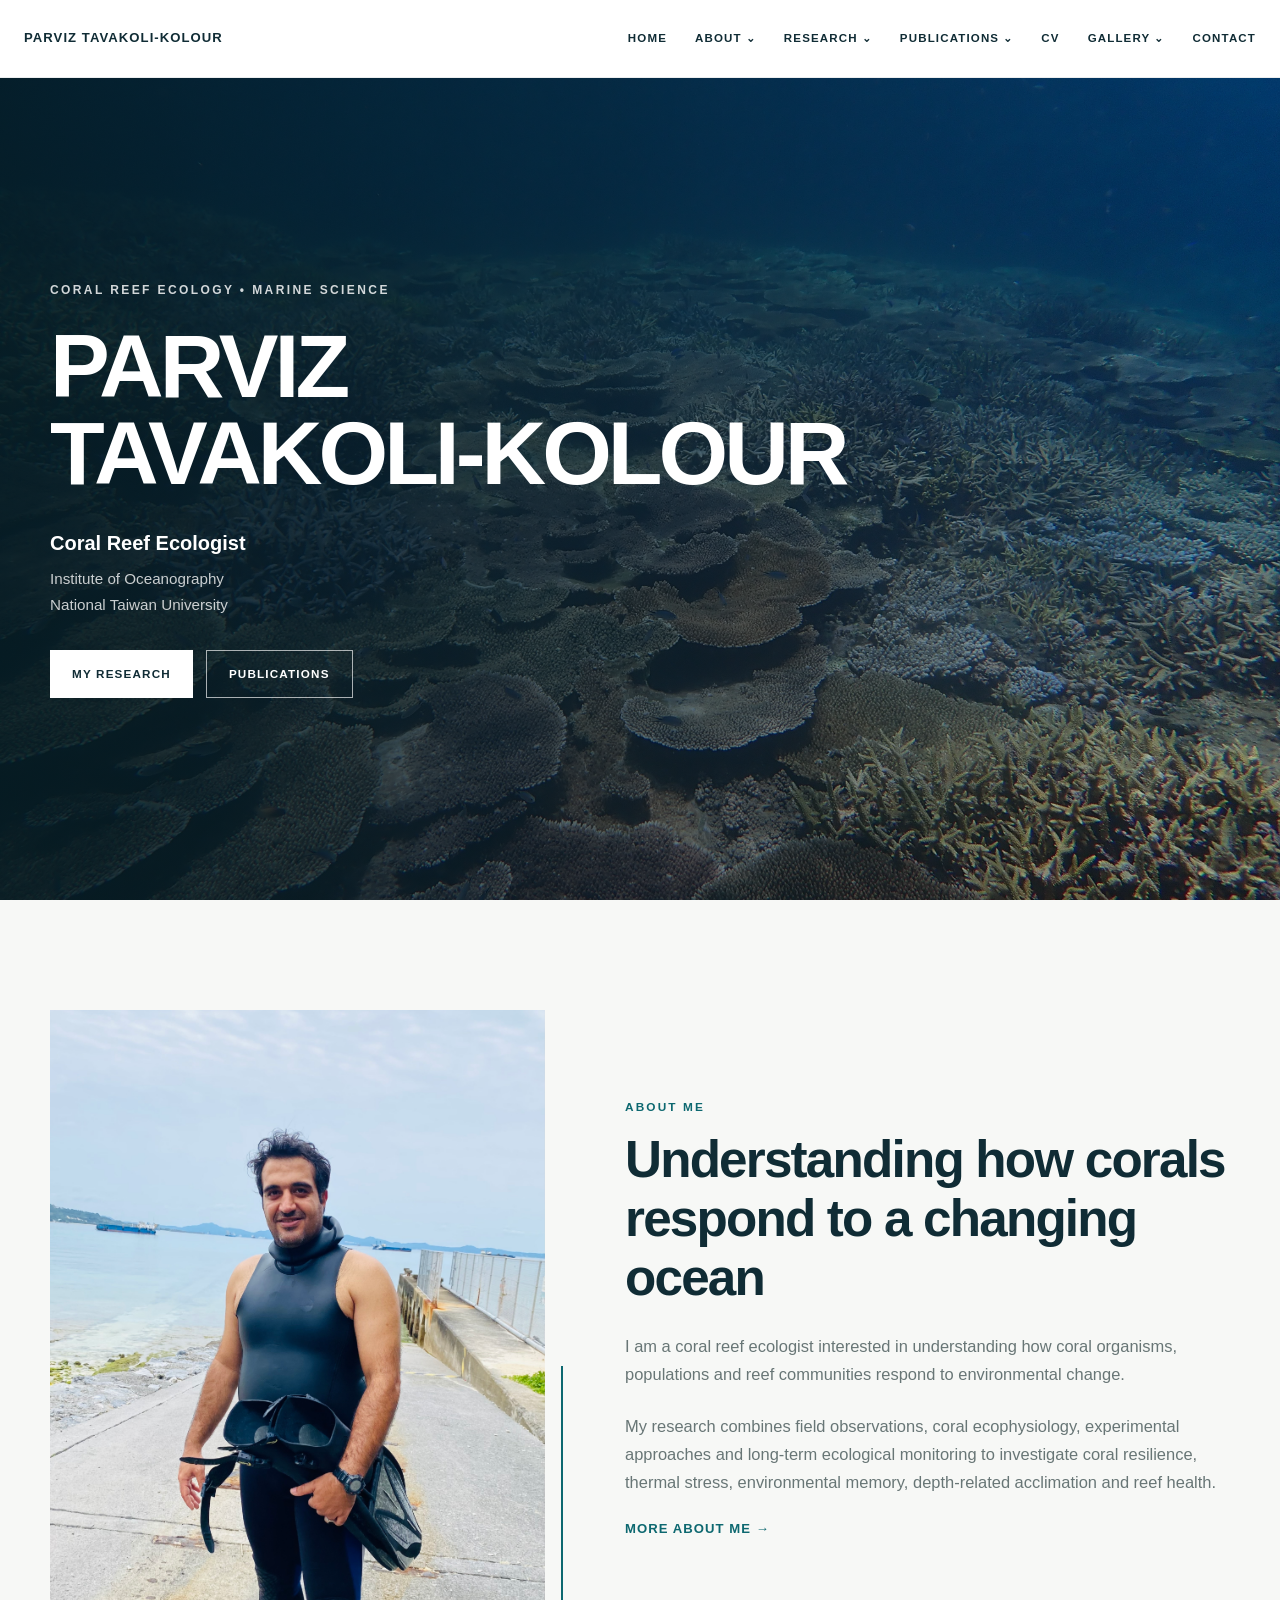
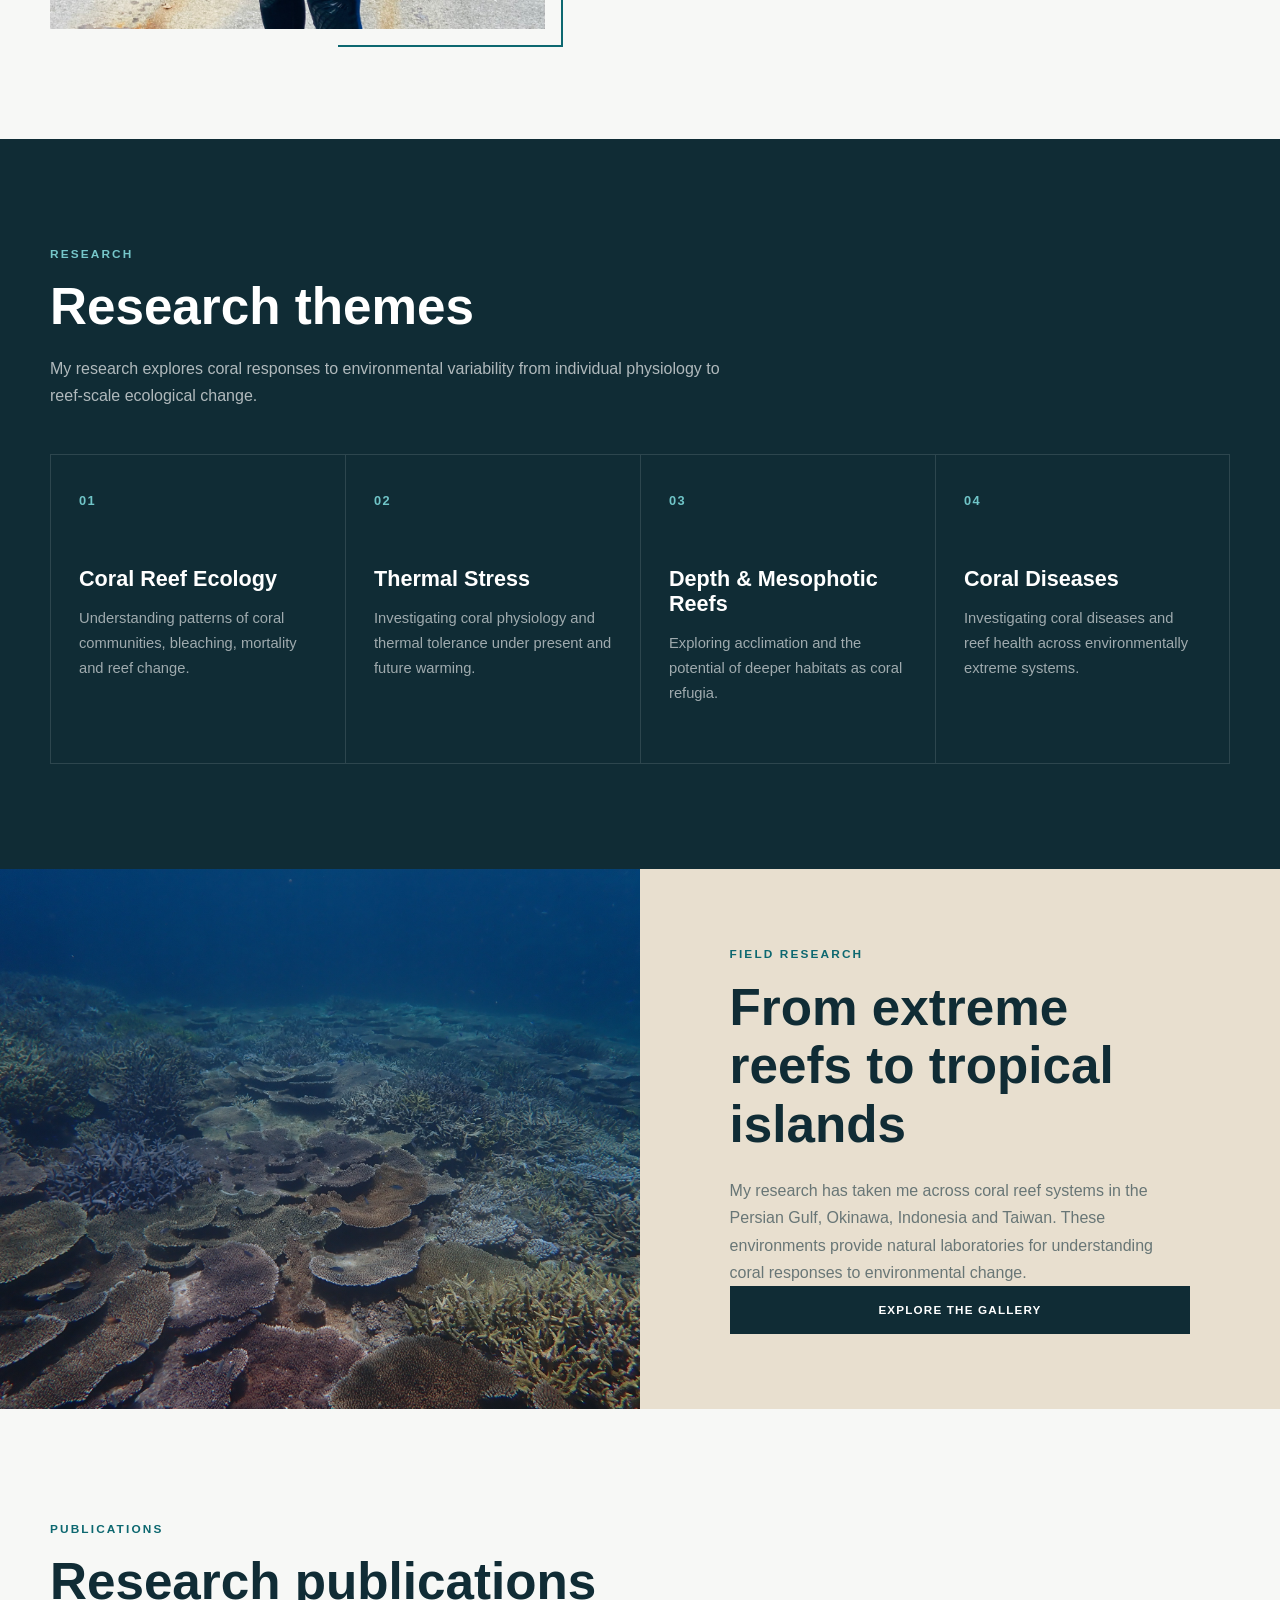
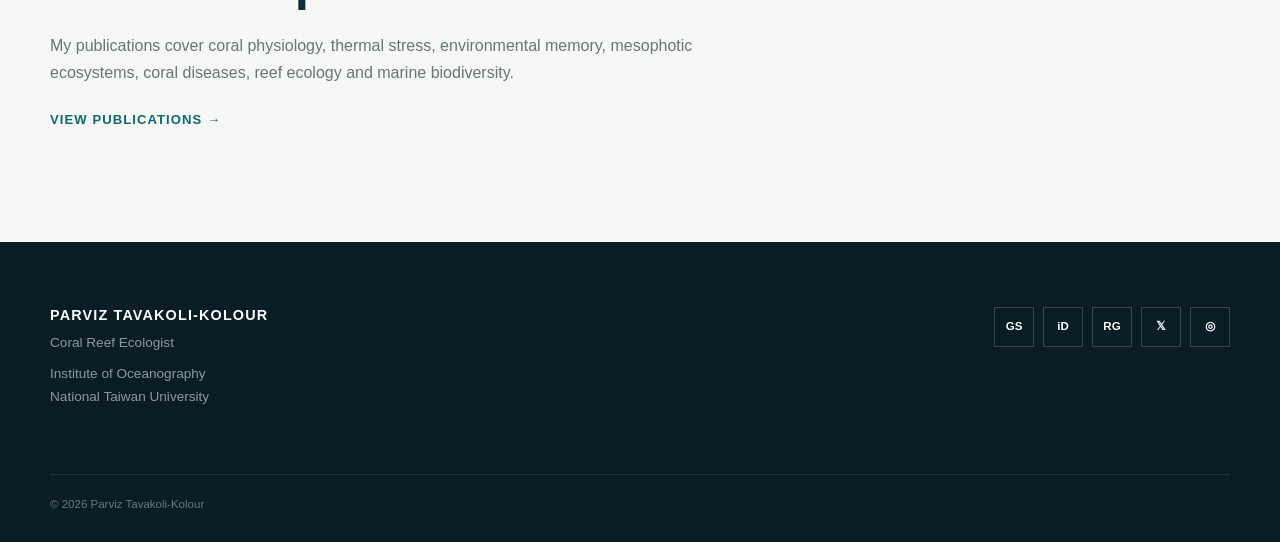
==== commit 9d30d959: "Update index.html" ====
--- a/index.html
+++ b/index.html
@@ -7,14 +7,19 @@
 
     <title>Parviz Tavakoli-Kolour | Coral Reef Ecologist</title>
 
+    <meta
+        name="description"
+        content="Parviz Tavakoli-Kolour — Coral reef ecologist studying coral resilience, thermal stress, environmental memory, mesophotic reefs and reef health."
+    >
+
     <link rel="stylesheet" href="css/style.css">
 </head>
 
 <body>
 
-<!-- =====================================================
+<!-- =========================================================
      HEADER
-===================================================== -->
+     ========================================================= -->
 
 <header class="site-header">
 
@@ -29,15 +34,27 @@
             <a href="index.html">HOME</a>
 
             <div class="dropdown">
+
                 <a href="about.html">
                     ABOUT <span>⌄</span>
                 </a>
 
                 <div class="dropdown-menu">
-                    <a href="about.html#biography">Biography</a>
-                    <a href="about.html#education">Education</a>
-                    <a href="about.html#experience">Academic Experience</a>
-                </div>
+
+                    <a href="about.html#biography">
+                        Biography
+                    </a>
+
+                    <a href="about.html#education">
+                        Education
+                    </a>
+
+                    <a href="about.html#experience">
+                        Academic Experience
+                    </a>
+
+                </div>
+
             </div>
 
 
@@ -48,6 +65,7 @@
                 </a>
 
                 <div class="dropdown-menu">
+
                     <a href="research.html#coral-ecology">
                         Coral Reef Ecology
                     </a>
@@ -67,6 +85,7 @@
                     <a href="research.html#field">
                         Field & Experimental Research
                     </a>
+
                 </div>
 
             </div>
@@ -80,7 +99,7 @@
 
                 <div class="dropdown-menu">
 
-                    <a href="selected-publications.html">
+                    <a href="publications.html#selected">
                         Selected Publications
                     </a>
 
@@ -89,7 +108,7 @@
                     </a>
 
                     <a href="publications.html#assessment">
-                        Scientific Assessment & Policy
+                        Scientific Assessment
                     </a>
 
                 </div>
@@ -97,7 +116,9 @@
             </div>
 
 
-            <a href="cv.html">CV</a>
+            <a href="cv.html">
+                CV
+            </a>
 
 
             <div class="dropdown">
@@ -140,77 +161,72 @@
 </header>
 
 
-<!-- =====================================================
+<!-- =========================================================
      MAIN
-===================================================== -->
+     ========================================================= -->
 
 <main>
 
 
-<!-- =====================================================
-     HERO
-===================================================== -->
-
-<section class="hero">
-
-    <div class="hero-overlay"></div>
-
-    <div class="hero-content">
-
-        <p class="hero-kicker">
-            CORAL REEF ECOLOGY • MARINE SCIENCE
-        </p>
-
-        <h1>
-            PARVIZ<br>
-            TAVAKOLI-KOLOUR
-        </h1>
-
-        <div class="hero-line"></div>
-
-        <p class="hero-position">
-            Coral Reef Ecologist
-        </p>
-
-        <p class="hero-affiliation">
-            Institute of Oceanography<br>
-            National Taiwan University
-        </p>
-
-        <div class="hero-buttons">
-
-            <a href="research.html" class="button button-light">
-                MY RESEARCH
-            </a>
-
-            <a href="publications.html" class="button button-outline">
-                PUBLICATIONS
-            </a>
-
-        </div>
-
-    </div>
-
-    <div class="hero-scroll">
-        <span></span>
-        SCROLL TO EXPLORE
-    </div>
-
-</section>
-
-
-<!-- =====================================================
-     INTRODUCTION
-===================================================== -->
-
-<section class="intro-section">
-
-    <div class="intro-container">
+    <!-- =====================================================
+         HERO
+         ===================================================== -->
+
+    <section class="hero">
+
+        <div class="hero-content">
+
+            <p class="hero-kicker">
+                CORAL REEF ECOLOGY • MARINE SCIENCE
+            </p>
+
+            <h1>
+                PARVIZ<br>
+                TAVAKOLI-KOLOUR
+            </h1>
+
+            <p class="hero-position">
+                Coral Reef Ecologist
+            </p>
+
+            <p class="hero-affiliation">
+                Institute of Oceanography<br>
+                National Taiwan University
+            </p>
+
+            <div class="hero-buttons">
+
+                <a
+                    href="research.html"
+                    class="button button-light"
+                >
+                    MY RESEARCH
+                </a>
+
+                <a
+                    href="publications.html"
+                    class="button button-outline"
+                >
+                    PUBLICATIONS
+                </a>
+
+            </div>
+
+        </div>
+
+    </section>
+
+
+    <!-- =====================================================
+         INTRODUCTION
+         ===================================================== -->
+
+    <section class="intro-section">
 
         <div class="intro-image">
 
             <img
-                src="images/profile.jpg"
+                src="image/profile.jpg"
                 alt="Parviz Tavakoli-Kolour"
             >
 
@@ -237,205 +253,180 @@
                 My research combines field observations, coral
                 ecophysiology, experimental approaches and long-term
                 ecological monitoring to investigate coral resilience,
-                thermal stress, depth-related acclimation and reef health.
-            </p>
-
-            <a href="about.html" class="text-link">
+                thermal stress, environmental memory, depth-related
+                acclimation and reef health.
+            </p>
+
+            <a
+                href="about.html"
+                class="text-link"
+            >
                 MORE ABOUT ME →
             </a>
 
         </div>
 
-    </div>
-
-</section>
-
-
-<!-- =====================================================
-     RESEARCH THEMES
-===================================================== -->
-
-<section class="research-home">
-
-    <div class="section-heading">
-
-        <p class="section-label">
-            RESEARCH
-        </p>
-
-        <h2>
-            Research themes
-        </h2>
-
-        <p>
-            My research explores coral responses to environmental
-            variability from individual physiology to reef-scale
-            ecological change.
-        </p>
-
-    </div>
-
-
-    <div class="research-grid">
-
-
-        <a
-            href="research.html#coral-ecology"
-            class="research-card"
-        >
-
-            <span class="card-number">
-                01
-            </span>
-
-            <h3>
-                Coral Reef Ecology
-            </h3>
+    </section>
+
+
+    <!-- =====================================================
+         RESEARCH THEMES
+         ===================================================== -->
+
+    <section class="research-home">
+
+        <div class="section-heading">
+
+            <p class="section-label">
+                RESEARCH
+            </p>
+
+            <h2>
+                Research themes
+            </h2>
 
             <p>
-                Understanding patterns of coral communities,
-                bleaching, mortality and reef change.
-            </p>
-
-            <span class="card-arrow">
-                →
-            </span>
-
-        </a>
-
-
-        <a
-            href="research.html#thermal"
-            class="research-card"
-        >
-
-            <span class="card-number">
-                02
-            </span>
-
-            <h3>
-                Thermal Stress
-            </h3>
+                My research explores coral responses to environmental
+                variability from individual physiology to reef-scale
+                ecological change.
+            </p>
+
+        </div>
+
+
+        <div class="research-grid">
+
+
+            <a
+                href="research.html#coral-ecology"
+                class="research-card"
+            >
+
+                <div class="card-number">
+                    01
+                </div>
+
+                <h3>
+                    Coral Reef Ecology
+                </h3>
+
+                <p>
+                    Understanding patterns of coral communities,
+                    bleaching, mortality and reef change.
+                </p>
+
+            </a>
+
+
+            <a
+                href="research.html#thermal"
+                class="research-card"
+            >
+
+                <div class="card-number">
+                    02
+                </div>
+
+                <h3>
+                    Thermal Stress
+                </h3>
+
+                <p>
+                    Investigating coral physiology and thermal
+                    tolerance under present and future warming.
+                </p>
+
+            </a>
+
+
+            <a
+                href="research.html#depth"
+                class="research-card"
+            >
+
+                <div class="card-number">
+                    03
+                </div>
+
+                <h3>
+                    Depth & Mesophotic Reefs
+                </h3>
+
+                <p>
+                    Exploring acclimation and the potential of
+                    deeper habitats as coral refugia.
+                </p>
+
+            </a>
+
+
+            <a
+                href="research.html#disease"
+                class="research-card"
+            >
+
+                <div class="card-number">
+                    04
+                </div>
+
+                <h3>
+                    Coral Diseases
+                </h3>
+
+                <p>
+                    Investigating coral diseases and reef health
+                    across environmentally extreme systems.
+                </p>
+
+            </a>
+
+        </div>
+
+    </section>
+
+
+    <!-- =====================================================
+         FIELD RESEARCH
+         ===================================================== -->
+
+    <section class="field-section">
+
+        <div class="field-image"></div>
+
+        <div class="field-content">
+
+            <p class="section-label">
+                FIELD RESEARCH
+            </p>
+
+            <h2>
+                From extreme reefs to tropical islands
+            </h2>
 
             <p>
-                Investigating coral physiology and thermal
-                tolerance under present and future warming.
-            </p>
-
-            <span class="card-arrow">
-                →
-            </span>
-
-        </a>
-
-
-        <a
-            href="research.html#depth"
-            class="research-card"
-        >
-
-            <span class="card-number">
-                03
-            </span>
-
-            <h3>
-                Depth & Mesophotic Reefs
-            </h3>
-
-            <p>
-                Exploring acclimation and the potential of
-                deeper habitats as coral refugia.
-            </p>
-
-            <span class="card-arrow">
-                →
-            </span>
-
-        </a>
-
-
-        <a
-            href="research.html#disease"
-            class="research-card"
-        >
-
-            <span class="card-number">
-                04
-            </span>
-
-            <h3>
-                Coral Diseases
-            </h3>
-
-            <p>
-                Investigating coral diseases and reef health
-                across environmentally extreme systems.
-            </p>
-
-            <span class="card-arrow">
-                →
-            </span>
-
-        </a>
-
-
-    </div>
-
-</section>
-
-
-<!-- =====================================================
-     FIELD RESEARCH
-===================================================== -->
-
-<section class="field-section">
-
-    <div class="field-image">
-
-        <img
-            src="images/coral-reef-hero.jpg"
-            alt="Coral reef field research"
-        >
-
-    </div>
-
-
-    <div class="field-content">
-
-        <p class="section-label">
-            FIELD RESEARCH
-        </p>
-
-        <h2>
-            From extreme reefs to tropical islands
-        </h2>
-
-        <p>
-            My research has taken me across coral reef systems
-            in the Persian Gulf, Okinawa, Indonesia and Taiwan.
-            These environments provide natural laboratories for
-            understanding coral responses to environmental change.
-        </p>
-
-        <a
-            href="gallery.html"
-            class="button button-dark"
-        >
-            EXPLORE THE GALLERY
-        </a>
-
-    </div>
-
-</section>
-
-
-<!-- =====================================================
-     PUBLICATIONS
-===================================================== -->
-
-<section class="publication-home">
-
-    <div class="publication-inner">
+                My research has taken me across coral reef systems
+                in the Persian Gulf, Okinawa, Indonesia and Taiwan.
+                These environments provide natural laboratories for
+                understanding coral responses to environmental change.
+            </p>
+
+            <a
+                href="gallery.html"
+                class="button button-dark"
+            >
+                EXPLORE THE GALLERY
+            </a>
+
+        </div>
+
+    </section>
+
+
+    <!-- =====================================================
+         PUBLICATIONS INTRO
+         ===================================================== -->
+
+    <section class="publication-home">
 
         <p class="section-label">
             PUBLICATIONS
@@ -447,8 +438,8 @@
 
         <p>
             My publications cover coral physiology, thermal stress,
-            mesophotic ecosystems, coral diseases, reef ecology
-            and marine biodiversity.
+            environmental memory, mesophotic ecosystems, coral
+            diseases, reef ecology and marine biodiversity.
         </p>
 
         <a
@@ -458,17 +449,15 @@
             VIEW PUBLICATIONS →
         </a>
 
-    </div>
-
-</section>
+    </section>
 
 
 </main>
 
 
-<!-- =====================================================
+<!-- =========================================================
      FOOTER
-===================================================== -->
+     ========================================================= -->
 
 <footer>
 
@@ -497,14 +486,34 @@
             <a
                 href="https://scholar.google.com/citations?user=l_zzIt8AAAAJ&hl=en"
                 target="_blank"
+                rel="noopener"
                 aria-label="Google Scholar"
             >
                 GS
+            </a>
+
+            <a
+                href="https://orcid.org/0000-0003-2633-5901"
+                target="_blank"
+                rel="noopener"
+                aria-label="ORCID"
+            >
+                iD
+            </a>
+
+            <a
+                href="https://www.researchgate.net/profile/Parviz-Tavakoli-Kolour-2"
+                target="_blank"
+                rel="noopener"
+                aria-label="ResearchGate"
+            >
+                RG
             </a>
 
             <a
                 href="https://x.com/parviz_tavakoli"
                 target="_blank"
+                rel="noopener"
                 aria-label="X"
             >
                 𝕏
@@ -513,36 +522,19 @@
             <a
                 href="https://www.instagram.com/parviz_tavakoli_kolour"
                 target="_blank"
+                rel="noopener"
                 aria-label="Instagram"
             >
                 ◎
             </a>
 
-            <a
-                href="https://orcid.org/0000-0003-2633-5901"
-                target="_blank"
-                aria-label="ORCID"
-            >
-                iD
-            </a>
-
-            <a
-                href="https://www.researchgate.net/profile/Parviz-Tavakoli-Kolour-2"
-                target="_blank"
-                aria-label="ResearchGate"
-            >
-                RG
-            </a>
-
         </div>
 
     </div>
 
 
     <div class="copyright">
-
         © 2026 Parviz Tavakoli-Kolour
-
     </div>
 
 </footer>
--- a/css/style.css
+++ b/css/style.css
@@ -1,53 +1,12 @@
 /* =========================================================
    PARVIZ TAVAKOLI-KOLOUR
-   MODERN ACADEMIC / OCEAN RESEARCH WEBSITE
-   ========================================================= */
-
-
-/* =========================================================
-   01. FONTS
-   ========================================================= */
-
-@import url('https://fonts.googleapis.com/css2?family=DM+Sans:wght@300;400;500;600;700&family=Playfair+Display:wght@400;500;600&display=swap');
-
-
-/* =========================================================
-   02. VARIABLES
-   ========================================================= */
-
-:root {
-
-    --ocean-950: #061c22;
-    --ocean-900: #092a32;
-    --ocean-800: #0c3d47;
-    --ocean-700: #105966;
-
-    --teal: #39a7a4;
-    --teal-light: #8bd7d2;
-
-    --cream: #f7f8f5;
-    --white: #ffffff;
-
-    --text: #16353b;
-    --muted: #63777b;
-
-    --line: rgba(22, 53, 59, 0.12);
-
-    --serif: "Playfair Display", Georgia, serif;
-    --sans: "DM Sans", Arial, sans-serif;
-
-    --max-width: 1380px;
-
-    --shadow:
-        0 20px 60px rgba(4, 29, 35, 0.10);
-
-    --transition:
-        all 0.35s cubic-bezier(.2,.7,.2,1);
-}
-
-
-/* =========================================================
-   03. RESET
+   PERSONAL ACADEMIC WEBSITE
+   FINAL MAIN STYLESHEET
+   ========================================================= */
+
+
+/* =========================================================
+   RESET
    ========================================================= */
 
 * {
@@ -56,128 +15,206 @@
     box-sizing: border-box;
 }
 
-
 html {
     scroll-behavior: smooth;
 }
 
-
 body {
-    font-family: var(--sans);
-
-    background: var(--cream);
-
-    color: var(--text);
+    margin: 0;
+    padding: 0;
+
+    font-family:
+        -apple-system,
+        BlinkMacSystemFont,
+        "Segoe UI",
+        Helvetica,
+        Arial,
+        sans-serif;
+
+    background: #f7f8f6;
+    color: #182525;
 
     line-height: 1.7;
 
     overflow-x: hidden;
 }
 
-
 img {
+    display: block;
+    max-width: 100%;
+}
+
+a {
+    color: inherit;
+    text-decoration: none;
+}
+
+button,
+a {
+    -webkit-tap-highlight-color: transparent;
+}
+
+button {
+    font-family: inherit;
+}
+
+
+/* =========================================================
+   VARIABLES
+   ========================================================= */
+
+:root {
+
+    --navy: #102c35;
+    --navy-dark: #081d24;
+
+    --teal: #0d6870;
+    --teal-light: #dceff0;
+
+    --sand: #e8dfcf;
+
+    --cream: #f7f8f6;
+
+    --white: #ffffff;
+
+    --text: #182525;
+    --muted: #687676;
+
+    --line: #dce2df;
+
+    --max-width: 1180px;
+    --nav-width: 1280px;
+
+    --header-height: 78px;
+
+    --shadow:
+        0 18px 50px rgba(10, 35, 40, 0.08);
+}
+
+
+/* =========================================================
+   GLOBAL
+   ========================================================= */
+
+.container {
+    width: min(
+        var(--max-width),
+        calc(100% - 48px)
+    );
+
+    margin-left: auto;
+    margin-right: auto;
+}
+
+main {
     width: 100%;
-    display: block;
-}
-
-
-a {
-    text-decoration: none;
-    color: inherit;
-}
-
-
-button,
-input,
-textarea {
-    font-family: inherit;
-}
-
-
-::selection {
-    background: var(--teal);
-    color: white;
-}
-
-
-/* =========================================================
-   04. TYPOGRAPHY
-   ========================================================= */
+    margin: 0;
+    padding: 0;
+}
+
+section {
+    width: 100%;
+}
 
 h1,
 h2,
 h3,
 h4 {
-    font-family: var(--serif);
-
-    font-weight: 500;
-
-    letter-spacing: -0.025em;
-}
-
+    color: var(--navy);
+    line-height: 1.15;
+}
 
 p {
-    font-size: 16px;
-}
-
+    color: var(--muted);
+}
+
+::selection {
+    background: var(--teal);
+    color: white;
+}
+
+
+/* =========================================================
+   SECTION LABEL
+   ========================================================= */
 
 .section-label {
-
-    font-family: var(--sans);
-
-    font-size: 11px;
-
-    font-weight: 700;
-
-    letter-spacing: 3px;
+    margin-bottom: 14px;
+
+    color: var(--teal);
+
+    font-size: 0.74rem;
+    font-weight: 800;
+
+    letter-spacing: 0.18em;
 
     text-transform: uppercase;
+}
+
+
+/* =========================================================
+   TEXT LINK
+   ========================================================= */
+
+.text-link {
+
+    display: inline-block;
+
+    margin-top: 22px;
 
     color: var(--teal);
 
-    margin-bottom: 16px;
-}
-
-
-/* =========================================================
-   05. HEADER
+    font-size: 0.82rem;
+    font-weight: 800;
+
+    letter-spacing: 0.08em;
+
+    transition: 0.25s ease;
+}
+
+.text-link:hover {
+    transform: translateX(5px);
+}
+
+
+/* =========================================================
+   HEADER
    ========================================================= */
 
 .site-header {
 
-    position: absolute;
+    position: sticky;
 
     top: 0;
-    left: 0;
+
+    z-index: 1000;
 
     width: 100%;
 
-    z-index: 1000;
-
-    background:
-        linear-gradient(
-            to bottom,
-            rgba(3, 23, 29, .78),
-            rgba(3, 23, 29, .20)
+    height: var(--header-height);
+
+    background:
+        rgba(255, 255, 255, 0.97);
+
+    border-bottom:
+        1px solid rgba(16, 44, 53, 0.08);
+
+    backdrop-filter: blur(12px);
+}
+
+
+.nav-container {
+
+    width:
+        min(
+            var(--nav-width),
+            calc(100% - 48px)
         );
 
-    border-bottom:
-        1px solid rgba(255,255,255,.10);
-
-    backdrop-filter: blur(12px);
-}
-
-
-.nav-container {
-
-    width: min(
-        calc(100% - 80px),
-        var(--max-width)
-    );
-
-    margin: auto;
-
-    min-height: 86px;
+    height: 100%;
+
+    margin:
+        0 auto;
 
     display: flex;
 
@@ -185,34 +222,28 @@
 
     justify-content: space-between;
 
-    gap: 40px;
+    gap: 30px;
 }
 
 
 .site-name {
 
-    color: white;
-
-    font-size: 17px;
-
-    font-weight: 600;
-
-    letter-spacing: 2px;
+    flex-shrink: 0;
+
+    color: var(--navy);
+
+    font-size: 0.82rem;
+
+    font-weight: 900;
+
+    letter-spacing: 0.08em;
 
     white-space: nowrap;
-
-    transition: var(--transition);
-}
-
-
-.site-name:hover {
-
-    color: var(--teal-light);
-}
-
-
-/* =========================================================
-   06. NAVIGATION
+}
+
+
+/* =========================================================
+   MAIN NAVIGATION
    ========================================================= */
 
 .main-nav {
@@ -221,7 +252,11 @@
 
     align-items: center;
 
+    justify-content: flex-end;
+
     gap: 28px;
+
+    min-width: 0;
 }
 
 
@@ -230,15 +265,21 @@
 
     position: relative;
 
-    color: white;
-
-    font-size: 11px;
-
-    font-weight: 600;
-
-    letter-spacing: 1.5px;
-
-    padding: 32px 0;
+    display: inline-flex;
+
+    align-items: center;
+
+    color: var(--navy);
+
+    font-size: 0.72rem;
+
+    font-weight: 800;
+
+    letter-spacing: 0.1em;
+
+    white-space: nowrap;
+
+    padding: 29px 0;
 }
 
 
@@ -249,89 +290,87 @@
 
     position: absolute;
 
-    bottom: 24px;
-
     left: 0;
 
+    bottom: 21px;
+
     width: 0;
 
-    height: 1px;
-
-    background: var(--teal-light);
-
-    transition: var(--transition);
+    height: 2px;
+
+    background: var(--teal);
+
+    transition:
+        width 0.25s ease;
 }
 
 
 .main-nav > a:hover::after,
-.dropdown > a:hover::after {
+.dropdown:hover > a::after {
 
     width: 100%;
 }
 
 
-.main-nav > a:hover,
-.dropdown > a:hover {
-
-    color: var(--teal-light);
-}
-
+.dropdown > a span {
+
+    margin-left: 4px;
+
+    font-size: 0.7rem;
+}
+
+
+/* =========================================================
+   DROPDOWN
+   ========================================================= */
 
 .dropdown {
-
     position: relative;
 }
 
 
-.dropdown > a span {
-
-    margin-left: 4px;
-
-    font-size: 13px;
-}
-
-
-/* =========================================================
-   07. DROPDOWN MENU
-   ========================================================= */
-
 .dropdown-menu {
 
     position: absolute;
 
-    top: 75px;
-
-    left: -20px;
-
-    width: 270px;
-
-    padding: 12px;
-
-    background: rgba(255,255,255,.97);
+    top: calc(100% - 4px);
+
+    left: 50%;
+
+    min-width: 235px;
+
+    padding: 10px 0;
+
+    background: white;
+
+    border:
+        1px solid var(--line);
 
     box-shadow: var(--shadow);
 
-    border: 1px solid rgba(0,0,0,.05);
-
     opacity: 0;
 
     visibility: hidden;
 
     transform:
-        translateY(12px);
-
-    transition: var(--transition);
-}
-
-
-.dropdown:hover .dropdown-menu {
+        translate(-50%, 8px);
+
+    transition:
+        opacity 0.2s ease,
+        visibility 0.2s ease,
+        transform 0.2s ease;
+}
+
+
+.dropdown:hover .dropdown-menu,
+.dropdown:focus-within .dropdown-menu {
 
     opacity: 1;
 
     visibility: visible;
 
     transform:
-        translateY(0);
+        translate(-50%, 0);
 }
 
 
@@ -339,2429 +378,2112 @@
 
     display: block;
 
-    padding: 13px 15px;
-
-    color: var(--text);
-
-    font-size: 12px;
-
-    letter-spacing: .2px;
-
-    border-radius: 3px;
-
-    transition: var(--transition);
+    padding: 11px 20px;
+
+    color: var(--navy);
+
+    font-size: 0.75rem;
+
+    font-weight: 700;
+
+    transition:
+        background 0.2s ease,
+        color 0.2s ease,
+        padding-left 0.2s ease;
 }
 
 
 .dropdown-menu a:hover {
 
-    background: #eaf5f3;
-
-    color: var(--ocean-700);
-
-    padding-left: 21px;
-}
-
-
-/* =========================================================
-   08. HERO
+    background:
+        var(--teal-light);
+
+    color:
+        var(--teal);
+
+    padding-left:
+        25px;
+}
+
+
+/* =========================================================
+   HERO
    ========================================================= */
 
 .hero {
 
     position: relative;
 
-    min-height: 100vh;
+    width: 100%;
+
+    min-height:
+        calc(100vh - var(--header-height));
 
     display: flex;
 
-    align-items: flex-end;
-
-    background:
-        url("../images/hero.jpg")
-        center center / cover
-        no-repeat;
-
-    isolation: isolate;
-}
-
-
-.hero::before {
-
-    content: "";
-
-    position: absolute;
-
-    inset: 0;
-
-    background:
+    align-items: center;
+
+    overflow: hidden;
+
+    background:
+
         linear-gradient(
             90deg,
-            rgba(3,25,31,.92) 0%,
-            rgba(3,25,31,.58) 42%,
-            rgba(3,25,31,.12) 100%
+            rgba(5, 28, 35, 0.90) 0%,
+            rgba(5, 28, 35, 0.65) 48%,
+            rgba(5, 28, 35, 0.20) 100%
+        ),
+
+        url("../image/coral-reef-hero.jpg")
+        center / cover no-repeat;
+}
+
+
+.hero-content {
+
+    position: relative;
+
+    z-index: 2;
+
+    width:
+        min(
+            var(--max-width),
+            calc(100% - 48px)
         );
 
-    z-index: -1;
-}
-
-
-.hero::after {
-
-    content: "";
-
-    position: absolute;
-
-    inset: 0;
-
-    background:
+    margin:
+        0 auto;
+
+    padding:
+        100px 0;
+}
+
+
+.hero-kicker {
+
+    margin-bottom:
+        22px;
+
+    color:
+        rgba(255,255,255,0.82);
+
+    font-size:
+        0.75rem;
+
+    font-weight:
+        800;
+
+    letter-spacing:
+        0.2em;
+}
+
+
+.hero h1 {
+
+    max-width:
+        850px;
+
+    color:
+        white;
+
+    font-size:
+        clamp(3.2rem, 7vw, 6.8rem);
+
+    font-weight:
+        800;
+
+    letter-spacing:
+        -0.045em;
+
+    line-height:
+        0.98;
+}
+
+
+.hero-position {
+
+    margin-top:
+        28px;
+
+    color:
+        white;
+
+    font-size:
+        1.25rem;
+
+    font-weight:
+        600;
+}
+
+
+.hero-affiliation {
+
+    margin-top:
+        6px;
+
+    color:
+        rgba(255,255,255,0.78);
+
+    font-size:
+        0.95rem;
+}
+
+
+/* =========================================================
+   BUTTONS
+   ========================================================= */
+
+.hero-buttons {
+
+    display:
+        flex;
+
+    flex-wrap:
+        wrap;
+
+    gap:
+        13px;
+
+    margin-top:
+        32px;
+}
+
+
+.button {
+
+    display:
+        inline-flex;
+
+    align-items:
+        center;
+
+    justify-content:
+        center;
+
+    min-height:
+        48px;
+
+    padding:
+        0 22px;
+
+    font-size:
+        0.73rem;
+
+    font-weight:
+        900;
+
+    letter-spacing:
+        0.1em;
+
+    transition:
+        transform 0.2s ease,
+        background 0.2s ease,
+        color 0.2s ease;
+}
+
+
+.button:hover {
+    transform:
+        translateY(-2px);
+}
+
+
+.button-light {
+
+    background:
+        white;
+
+    color:
+        var(--navy);
+}
+
+
+.button-light:hover {
+    background:
+        var(--teal-light);
+}
+
+
+.button-outline {
+
+    border:
+        1px solid rgba(255,255,255,0.65);
+
+    color:
+        white;
+}
+
+
+.button-outline:hover {
+
+    background:
+        white;
+
+    color:
+        var(--navy);
+}
+
+
+.button-dark {
+
+    background:
+        var(--navy);
+
+    color:
+        white;
+}
+
+
+.button-dark:hover {
+    background:
+        var(--teal);
+}
+
+
+/* =========================================================
+   INTRODUCTION
+   ========================================================= */
+
+.intro-section {
+
+    width:
+        min(
+            var(--max-width),
+            calc(100% - 48px)
+        );
+
+    margin:
+        0 auto;
+
+    padding:
+        110px 0;
+
+    display:
+        grid;
+
+    grid-template-columns:
+        minmax(300px, 0.9fr)
+        minmax(0, 1.1fr);
+
+    gap:
+        80px;
+
+    align-items:
+        center;
+}
+
+
+.intro-image {
+
+    position:
+        relative;
+
+    width:
+        100%;
+}
+
+
+.intro-image::after {
+
+    content:
+        "";
+
+    position:
+        absolute;
+
+    right:
+        -18px;
+
+    bottom:
+        -18px;
+
+    width:
+        45%;
+
+    height:
+        45%;
+
+    border-right:
+        2px solid var(--teal);
+
+    border-bottom:
+        2px solid var(--teal);
+
+    pointer-events:
+        none;
+}
+
+
+.intro-image img {
+
+    position:
+        relative;
+
+    z-index:
+        2;
+
+    width:
+        100%;
+
+    aspect-ratio:
+        4 / 5;
+
+    object-fit:
+        cover;
+
+    background:
+        #e6ecea;
+}
+
+
+.intro-text {
+
+    min-width:
+        0;
+}
+
+
+.intro-text h2 {
+
+    max-width:
+        700px;
+
+    font-size:
+        clamp(2.2rem, 4vw, 4rem);
+
+    letter-spacing:
+        -0.035em;
+}
+
+
+.intro-text p:not(.section-label) {
+
+    max-width:
+        680px;
+
+    margin-top:
+        24px;
+
+    font-size:
+        1.03rem;
+}
+
+
+/* =========================================================
+   RESEARCH HOME
+   ========================================================= */
+
+.research-home {
+
+    width:
+        100%;
+
+    padding:
+        105px 0;
+
+    background:
+        var(--navy);
+}
+
+
+.section-heading {
+
+    width:
+        min(
+            var(--max-width),
+            calc(100% - 48px)
+        );
+
+    margin:
+        0 auto 45px;
+}
+
+
+.research-home .section-label {
+    color:
+        #76c7ca;
+}
+
+
+.research-home h2 {
+
+    color:
+        white;
+
+    font-size:
+        clamp(2.2rem, 4vw, 3.8rem);
+}
+
+
+.research-home .section-heading > p:not(.section-label) {
+
+    max-width:
+        700px;
+
+    margin-top:
+        18px;
+
+    color:
+        rgba(255,255,255,0.67);
+}
+
+
+.research-grid {
+
+    width:
+        min(
+            var(--max-width),
+            calc(100% - 48px)
+        );
+
+    margin:
+        0 auto;
+
+    display:
+        grid;
+
+    grid-template-columns:
+        repeat(4, minmax(0, 1fr));
+}
+
+
+.research-card {
+
+    min-height:
+        310px;
+
+    padding:
+        35px 28px;
+
+    border:
+        1px solid rgba(255,255,255,0.12);
+
+    border-right:
+        0;
+
+    transition:
+        background 0.25s ease,
+        transform 0.25s ease;
+}
+
+
+.research-card:last-child {
+
+    border-right:
+        1px solid rgba(255,255,255,0.12);
+}
+
+
+.research-card:hover {
+
+    background:
+        rgba(255,255,255,0.06);
+
+    transform:
+        translateY(-7px);
+}
+
+
+.card-number {
+
+    margin-bottom:
+        55px;
+
+    color:
+        #70c5c8;
+
+    font-size:
+        0.8rem;
+
+    font-weight:
+        900;
+
+    letter-spacing:
+        0.1em;
+}
+
+
+.research-card h3 {
+
+    color:
+        white;
+
+    font-size:
+        1.35rem;
+}
+
+
+.research-card p {
+
+    margin-top:
+        14px;
+
+    color:
+        rgba(255,255,255,0.60);
+
+    font-size:
+        0.92rem;
+}
+
+
+/* =========================================================
+   FIELD SECTION
+   ========================================================= */
+
+.field-section {
+
+    width:
+        100%;
+
+    min-height:
+        540px;
+
+    display:
+        grid;
+
+    grid-template-columns:
+        1fr 1fr;
+
+    background:
+        var(--sand);
+}
+
+
+.field-image {
+
+    min-height:
+        540px;
+
+    background:
+
         linear-gradient(
-            to top,
-            rgba(3,25,31,.72),
-            transparent 45%
+            rgba(10,40,45,0.18),
+            rgba(10,40,45,0.18)
+        ),
+
+        url("../image/coralreef.JPG")
+        center / cover no-repeat;
+}
+
+
+.field-content {
+
+    display:
+        flex;
+
+    flex-direction:
+        column;
+
+    justify-content:
+        center;
+
+    padding:
+        70px clamp(40px, 7vw, 100px);
+}
+
+
+.field-content h2 {
+
+    max-width:
+        650px;
+
+    font-size:
+        clamp(2.3rem, 4vw, 4rem);
+}
+
+
+.field-content p:not(.section-label) {
+
+    max-width:
+        560px;
+
+    margin-top:
+        22px;
+}
+
+
+/* =========================================================
+   PUBLICATION HOME
+   ========================================================= */
+
+.publication-home {
+
+    width:
+        min(
+            var(--max-width),
+            calc(100% - 48px)
         );
 
-    z-index: -1;
-}
-
-
-.hero-content {
-
-    width: min(
-        calc(100% - 80px),
-        var(--max-width)
-    );
-
-    margin: 0 auto;
+    margin:
+        0 auto;
 
     padding:
-        0
-        0
-        105px;
-
-    color: white;
-}
-
-
-.hero-kicker {
-
-    font-size: 11px;
-
-    letter-spacing: 4px;
-
-    font-weight: 600;
-
-    color: var(--teal-light);
-
-    margin-bottom: 25px;
-}
-
-
-.hero h1 {
-
-    font-size:
-        clamp(
-            58px,
-            8vw,
-            125px
+        110px 0;
+}
+
+
+.publication-home h2 {
+
+    max-width:
+        750px;
+
+    font-size:
+        clamp(2.3rem, 4vw, 4rem);
+}
+
+
+.publication-home p:not(.section-label) {
+
+    max-width:
+        650px;
+
+    margin-top:
+        20px;
+}
+
+
+/* =========================================================
+   PAGE HERO
+   ========================================================= */
+
+.page-hero {
+
+    width:
+        100%;
+
+    padding:
+        110px 0 85px;
+
+    background:
+        var(--navy);
+}
+
+
+.page-hero .section-label {
+    color:
+        #76c7ca;
+}
+
+
+.page-hero h1 {
+
+    color:
+        white;
+
+    font-size:
+        clamp(3rem, 6vw, 5.5rem);
+
+    letter-spacing:
+        -0.04em;
+}
+
+
+.page-hero p:not(.section-label) {
+
+    max-width:
+        720px;
+
+    margin-top:
+        22px;
+
+    color:
+        rgba(255,255,255,0.70);
+
+    font-size:
+        1.05rem;
+}
+
+
+/* =========================================================
+   PUBLICATION CONTROLS
+   ========================================================= */
+
+.publication-controls {
+
+    width:
+        100%;
+
+    position:
+        sticky;
+
+    top:
+        var(--header-height);
+
+    z-index:
+        50;
+
+    padding:
+        20px 0;
+
+    background:
+        rgba(247,248,246,0.96);
+
+    border-bottom:
+        1px solid var(--line);
+
+    backdrop-filter:
+        blur(12px);
+}
+
+
+.publication-controls-inner {
+
+    width:
+        min(
+            var(--max-width),
+            calc(100% - 48px)
         );
 
-    line-height: .90;
-
-    letter-spacing: -.055em;
-
-    margin-bottom: 35px;
-}
-
-
-.hero-position {
-
-    font-size: 22px;
-
-    font-weight: 400;
-
-    margin-bottom: 5px;
-}
-
-
-.hero-affiliation {
-
-    color: rgba(255,255,255,.75);
-
-    font-size: 15px;
-
-    line-height: 1.6;
-}
-
-
-/* =========================================================
-   09. BUTTONS
-   ========================================================= */
-
-.hero-buttons {
-
-    display: flex;
-
-    gap: 12px;
-
-    margin-top: 35px;
-}
-
-
-.button {
-
-    display: inline-flex;
-
-    align-items: center;
-
-    justify-content: center;
-
-    min-height: 48px;
+    margin:
+        0 auto;
+
+    display:
+        flex;
+
+    align-items:
+        center;
+
+    justify-content:
+        flex-start;
+
+    gap:
+        15px;
+}
+
+
+.publication-filter {
+
+    display:
+        flex;
+
+    flex-wrap:
+        wrap;
+
+    gap:
+        8px;
+}
+
+
+.filter-button {
+
+    border:
+        1px solid var(--line);
+
+    background:
+        white;
 
     padding:
-        0 24px;
-
-    font-size: 10px;
-
-    font-weight: 700;
-
-    letter-spacing: 1.8px;
-
-    text-transform: uppercase;
-
-    transition: var(--transition);
-}
-
-
-.button-light {
-
-    background: white;
-
-    color: var(--ocean-900);
-}
-
-
-.button-light:hover {
-
-    background: var(--teal-light);
+        8px 14px;
+
+    color:
+        var(--navy);
+
+    font:
+        inherit;
+
+    font-size:
+        0.72rem;
+
+    font-weight:
+        800;
+
+    letter-spacing:
+        0.06em;
+
+    cursor:
+        pointer;
+
+    transition:
+        0.2s ease;
+}
+
+
+.filter-button:hover,
+.filter-button.active {
+
+    background:
+        var(--navy);
+
+    border-color:
+        var(--navy);
+
+    color:
+        white;
+}
+
+
+/* =========================================================
+   PUBLICATIONS MAIN
+   ========================================================= */
+
+.publications-section {
+
+    width:
+        min(
+            var(--max-width),
+            calc(100% - 48px)
+        );
+
+    margin:
+        0 auto;
+
+    padding:
+        90px 0 120px;
+}
+
+
+.publication-section-heading {
+
+    max-width:
+        800px;
+
+    margin-bottom:
+        45px;
+}
+
+
+.publication-section-heading h2 {
+
+    font-size:
+        clamp(2.2rem, 4vw, 3.5rem);
+
+    letter-spacing:
+        -0.03em;
+}
+
+
+.publication-section-heading p:not(.section-label) {
+
+    margin-top:
+        18px;
+
+    font-size:
+        1rem;
+}
+
+
+/* =========================================================
+   SELECTED PUBLICATIONS
+   ========================================================= */
+
+.selected-publication-grid {
+
+    display:
+        grid;
+
+    grid-template-columns:
+        repeat(2, minmax(0, 1fr));
+
+    gap:
+        28px;
+
+    margin-bottom:
+        110px;
+}
+
+
+.selected-publication-card {
+
+    overflow:
+        hidden;
+
+    background:
+        white;
+
+    border:
+        1px solid var(--line);
+
+    transition:
+        transform 0.25s ease,
+        box-shadow 0.25s ease;
+}
+
+
+.selected-publication-card:hover {
+
+    transform:
+        translateY(-5px);
+
+    box-shadow:
+        var(--shadow);
+}
+
+
+.selected-publication-image {
+
+    width:
+        100%;
+
+    aspect-ratio:
+        16 / 9;
+
+    overflow:
+        hidden;
+
+    background:
+        #e6ecea;
+}
+
+
+.selected-publication-image img {
+
+    width:
+        100%;
+
+    height:
+        100%;
+
+    object-fit:
+        cover;
+
+    transition:
+        transform 0.4s ease;
+}
+
+
+.selected-publication-card:hover
+.selected-publication-image img {
+
+    transform:
+        scale(1.04);
+}
+
+
+.selected-publication-body {
+
+    padding:
+        28px;
+}
+
+
+.pub-year {
+
+    display:
+        inline-block;
+
+    margin-bottom:
+        12px;
+
+    color:
+        var(--teal);
+
+    font-size:
+        0.72rem;
+
+    font-weight:
+        900;
+
+    letter-spacing:
+        0.12em;
+}
+
+
+.selected-publication-body h3 {
+
+    font-family:
+        Georgia,
+        "Times New Roman",
+        serif;
+
+    font-size:
+        1.35rem;
+
+    line-height:
+        1.35;
+}
+
+
+.selected-authors {
+
+    margin-top:
+        13px;
+
+    color:
+        #4d5d5d;
+
+    font-size:
+        0.88rem;
+}
+
+
+.selected-journal {
+
+    margin-top:
+        5px;
+
+    font-size:
+        0.85rem;
+}
+
+
+/* =========================================================
+   FULL PUBLICATION LIST
+   ========================================================= */
+
+.full-publication-list {
+
+    width:
+        100%;
+}
+
+
+.publication-year {
+
+    width:
+        100%;
+
+    margin-top:
+        65px;
+}
+
+
+.publication-year:first-child {
+    margin-top:
+        0;
+}
+
+
+.publication-year > h2 {
+
+    display:
+        flex;
+
+    align-items:
+        center;
+
+    gap:
+        18px;
+
+    margin-bottom:
+        20px;
+
+    font-size:
+        1.8rem;
+}
+
+
+.publication-year > h2::after {
+
+    content:
+        "";
+
+    height:
+        1px;
+
+    flex:
+        1;
+
+    background:
+        var(--line);
+}
+
+
+/* =========================================================
+   PUBLICATION ITEM
+   ========================================================= */
+
+.publication-item {
+
+    position:
+        relative;
+
+    width:
+        100%;
+
+    margin-bottom:
+        12px;
+
+    background:
+        white;
+
+    border:
+        1px solid var(--line);
+
+    transition:
+        transform 0.2s ease,
+        box-shadow 0.2s ease,
+        border 0.2s ease;
+}
+
+
+.publication-item:hover {
 
     transform:
         translateY(-3px);
-}
-
-
-.button-outline {
+
+    border-color:
+        #c9d8d5;
+
+    box-shadow:
+        0 12px 35px rgba(10,35,40,0.06);
+}
+
+
+.publication-item.first-author {
+
+    border-left:
+        4px solid var(--teal);
+}
+
+
+.publication-layout {
+
+    display:
+        grid;
+
+    grid-template-columns:
+        190px minmax(0, 1fr);
+
+    min-width:
+        0;
+}
+
+
+.publication-thumb {
+
+    width:
+        190px;
+
+    min-height:
+        170px;
+
+    background:
+        #e6ecea;
+
+    overflow:
+        hidden;
+}
+
+
+.publication-thumb img {
+
+    width:
+        100%;
+
+    height:
+        100%;
+
+    min-height:
+        170px;
+
+    object-fit:
+        cover;
+}
+
+
+.publication-content {
+
+    min-width:
+        0;
+
+    padding:
+        27px 30px;
+}
+
+
+.publication-meta {
+
+    display:
+        flex;
+
+    flex-wrap:
+        wrap;
+
+    align-items:
+        center;
+
+    gap:
+        8px;
+
+    margin-bottom:
+        9px;
+}
+
+
+.pub-type,
+.pub-first-author {
+
+    display:
+        inline-block;
+
+    padding:
+        4px 8px;
+
+    font-size:
+        0.62rem;
+
+    font-weight:
+        900;
+
+    letter-spacing:
+        0.08em;
+
+    text-transform:
+        uppercase;
+}
+
+
+.pub-type {
+
+    background:
+        var(--teal-light);
+
+    color:
+        var(--teal);
+}
+
+
+.pub-first-author {
+
+    background:
+        #edf0ed;
+
+    color:
+        #53625f;
+}
+
+
+.publication-title {
+
+    display:
+        block;
+
+    color:
+        var(--navy);
+
+    font-family:
+        Georgia,
+        "Times New Roman",
+        serif;
+
+    font-size:
+        1.22rem;
+
+    font-weight:
+        700;
+
+    line-height:
+        1.4;
+
+    overflow-wrap:
+        anywhere;
+}
+
+
+.publication-title:hover {
+    color:
+        var(--teal);
+}
+
+
+.publication-authors {
+
+    margin-top:
+        8px;
+
+    color:
+        #4d5d5d;
+
+    font-size:
+        0.91rem;
+
+    overflow-wrap:
+        anywhere;
+}
+
+
+.publication-journal {
+
+    margin-top:
+        5px;
+
+    color:
+        var(--muted);
+
+    font-size:
+        0.86rem;
+}
+
+
+.publication-journal em {
+    color:
+        var(--navy);
+}
+
+
+.pub-actions {
+
+    display:
+        flex;
+
+    flex-wrap:
+        wrap;
+
+    gap:
+        12px;
+
+    margin-top:
+        14px;
+}
+
+
+.pub-link {
+
+    color:
+        var(--teal);
+
+    font-size:
+        0.7rem;
+
+    font-weight:
+        900;
+
+    letter-spacing:
+        0.06em;
+
+    text-transform:
+        uppercase;
+}
+
+
+.pub-link:hover {
+    text-decoration:
+        underline;
+}
+
+
+/* =========================================================
+   ASSESSMENT
+   ========================================================= */
+
+.assessment-section {
+
+    margin-top:
+        100px;
+
+    padding:
+        80px;
+
+    background:
+        var(--navy);
+}
+
+
+.assessment-section .section-label {
+    color:
+        #76c7ca;
+}
+
+
+.assessment-section h2 {
+
+    color:
+        white;
+
+    font-size:
+        clamp(2.2rem, 4vw, 3.6rem);
+}
+
+
+.assessment-section > p:not(.section-label) {
+
+    max-width:
+        760px;
+
+    margin-top:
+        20px;
+
+    color:
+        rgba(255,255,255,0.67);
+}
+
+
+.assessment-grid {
+
+    display:
+        grid;
+
+    grid-template-columns:
+        repeat(4, minmax(0, 1fr));
+
+    gap:
+        1px;
+
+    margin-top:
+        45px;
+
+    background:
+        rgba(255,255,255,0.12);
+}
+
+
+.assessment-grid > div {
+
+    min-height:
+        150px;
+
+    padding:
+        28px;
+
+    background:
+        var(--navy);
+}
+
+
+.assessment-grid strong {
+
+    display:
+        block;
+
+    color:
+        white;
+
+    font-size:
+        1rem;
+}
+
+
+.assessment-grid span {
+
+    display:
+        block;
+
+    margin-top:
+        10px;
+
+    color:
+        rgba(255,255,255,0.55);
+
+    font-size:
+        0.85rem;
+}
+
+
+/* =========================================================
+   FOOTER
+   ========================================================= */
+
+footer {
+
+    width:
+        100%;
+
+    background:
+        var(--navy-dark);
+
+    color:
+        white;
+}
+
+
+.footer-content {
+
+    width:
+        min(
+            var(--max-width),
+            calc(100% - 48px)
+        );
+
+    margin:
+        0 auto;
+
+    padding:
+        65px 0;
+
+    display:
+        flex;
+
+    align-items:
+        flex-start;
+
+    justify-content:
+        space-between;
+
+    gap:
+        40px;
+}
+
+
+.footer-content h3 {
+
+    color:
+        white;
+
+    font-size:
+        0.9rem;
+
+    letter-spacing:
+        0.08em;
+}
+
+
+.footer-content p {
+
+    margin-top:
+        8px;
+
+    color:
+        rgba(255,255,255,0.55);
+
+    font-size:
+        0.85rem;
+}
+
+
+.footer-social {
+
+    display:
+        flex;
+
+    flex-wrap:
+        wrap;
+
+    gap:
+        9px;
+}
+
+
+.footer-social a {
+
+    width:
+        40px;
+
+    height:
+        40px;
+
+    display:
+        flex;
+
+    align-items:
+        center;
+
+    justify-content:
+        center;
 
     border:
-        1px solid rgba(255,255,255,.65);
-
-    color: white;
-}
-
-
-.button-outline:hover {
-
-    background: white;
-
-    color: var(--ocean-900);
-
-    transform:
-        translateY(-3px);
-}
-
-
-.button-dark {
-
-    background: var(--ocean-800);
-
-    color: white;
-}
-
-
-.button-dark:hover {
-
-    background: var(--teal);
-
-    transform:
-        translateY(-3px);
-}
-
-
-/* =========================================================
-   10. INTRO / ABOUT
-   ========================================================= */
-
-.intro-section {
-
-    width: min(
-        calc(100% - 80px),
-        1180px
-    );
-
-    margin: auto;
+        1px solid rgba(255,255,255,0.18);
+
+    color:
+        white;
+
+    font-size:
+        0.72rem;
+
+    font-weight:
+        900;
+
+    transition:
+        0.2s ease;
+}
+
+
+.footer-social a:hover {
+
+    background:
+        var(--teal);
+
+    border-color:
+        var(--teal);
+}
+
+
+.copyright {
+
+    width:
+        min(
+            var(--max-width),
+            calc(100% - 48px)
+        );
+
+    margin:
+        0 auto;
 
     padding:
-        140px
-        0;
-
-    display: grid;
-
-    grid-template-columns:
-        minmax(300px, .85fr)
-        minmax(400px, 1fr);
-
-    gap: 110px;
-
-    align-items: center;
-}
-
-
-.intro-image {
-
-    position: relative;
-}
-
-
-.intro-image::before {
-
-    content: "";
-
-    position: absolute;
-
-    width: 90px;
-    height: 90px;
-
-    left: -25px;
-    bottom: -25px;
-
-    border-left:
-        2px solid var(--teal);
-
-    border-bottom:
-        2px solid var(--teal);
-
-    z-index: -1;
-}
-
-
-.intro-image img {
-
-    height: 570px;
-
-    object-fit: cover;
-}
-
-
-.intro-text h2 {
-
-    font-size:
-        clamp(
-            40px,
-            5vw,
-            65px
-        );
-
-    line-height: 1.06;
-
-    margin-bottom: 30px;
-}
-
-
-.intro-text p {
-
-    max-width: 650px;
-
-    color: var(--muted);
-
-    margin-bottom: 18px;
-}
-
-
-.text-link {
-
-    display: inline-block;
-
-    margin-top: 18px;
-
-    color: var(--ocean-800);
-
-    font-size: 11px;
-
-    font-weight: 700;
-
-    letter-spacing: 1.7px;
-
-    text-transform: uppercase;
-
-    border-bottom:
-        1px solid var(--teal);
-
-    padding-bottom: 5px;
-
-    transition: var(--transition);
-}
-
-
-.text-link:hover {
-
-    color: var(--teal);
-
-    padding-left: 7px;
-}
-
-
-/* =========================================================
-   11. RESEARCH SECTION
-   ========================================================= */
-
-.research-home {
-
-    padding:
-        130px
-        40px;
-
-    background:
-        #eaf3f1;
-}
-
-
-.section-heading {
-
-    width: min(
-        850px,
-        100%
-    );
-
-    margin:
-        0 auto 70px;
-
-    text-align: center;
-}
-
-
-.section-heading h2 {
-
-    font-size:
-        clamp(
-            45px,
-            5vw,
-            70px
-        );
-
-    line-height: 1;
-
-    margin-bottom: 25px;
-}
-
-
-.section-heading > p:last-child {
-
-    max-width: 650px;
-
-    margin: auto;
-
-    color: var(--muted);
-}
-
-
-/* =========================================================
-   12. RESEARCH CARDS
-   ========================================================= */
-
-.research-grid {
-
-    width: min(
-        1180px,
-        100%
-    );
-
-    margin: auto;
-
-    display: grid;
-
-    grid-template-columns:
-        repeat(4, 1fr);
-
-    gap: 1px;
-
-    background:
-        rgba(10,70,77,.15);
-}
-
-
-.research-card {
-
-    position: relative;
-
-    min-height: 350px;
-
-    padding: 42px 34px;
-
-    background: var(--cream);
-
-    overflow: hidden;
-
-    transition: var(--transition);
-}
-
-
-.research-card::before {
-
-    content: "";
-
-    position: absolute;
-
-    left: 0;
-    bottom: 0;
-
-    width: 100%;
-
-    height: 4px;
-
-    background: var(--teal);
-
-    transform:
-        scaleX(0);
-
-    transform-origin: left;
-
-    transition: var(--transition);
-}
-
-
-.research-card:hover {
-
-    background: var(--ocean-800);
-
-    color: white;
-
-    transform:
-        translateY(-8px);
-
-    box-shadow:
-        0 30px 60px
-        rgba(4,40,48,.20);
-}
-
-
-.research-card:hover::before {
-
-    transform:
-        scaleX(1);
-}
-
-
-.card-number {
-
-    font-size: 10px;
-
-    letter-spacing: 3px;
-
-    color: var(--teal);
-
-    margin-bottom: 55px;
-}
-
-
-.research-card h3 {
-
-    font-size: 30px;
-
-    line-height: 1.1;
-
-    margin-bottom: 22px;
-}
-
-
-.research-card p {
-
-    color: var(--muted);
-
-    font-size: 14px;
-}
-
-
-.research-card:hover p {
-
-    color:
-        rgba(255,255,255,.72);
-}
-
-
-/* =========================================================
-   13. FIELDWORK SPLIT
-   ========================================================= */
-
-.field-section {
-
-    display: grid;
-
-    grid-template-columns:
-        1fr 1fr;
-
-    min-height: 650px;
-}
-
-
-.field-image {
-
-    min-height: 600px;
-
-    background:
-        url("../images/persian-gulf-1.jpg")
-        center center / cover
-        no-repeat;
-}
-
-
-.field-content {
-
-    padding:
-        100px
-        clamp(45px, 8vw, 120px);
-
-    background:
-        var(--ocean-900);
-
-    color: white;
-
-    display: flex;
-
-    flex-direction: column;
-
-    align-items: flex-start;
-
-    justify-content: center;
-}
-
-
-.field-content .section-label {
-
-    color: var(--teal-light);
-}
-
-
-.field-content h2 {
-
-    font-size:
-        clamp(
-            45px,
-            5vw,
-            70px
-        );
-
-    line-height: 1.02;
-
-    max-width: 600px;
-
-    margin-bottom: 28px;
-}
-
-
-.field-content p {
-
-    color:
-        rgba(255,255,255,.72);
-
-    max-width: 570px;
-
-    margin-bottom: 35px;
-}
-
-
-/* =========================================================
-   14. PUBLICATIONS HOME
-   ========================================================= */
-
-.publication-home {
-
-    padding:
-        140px
-        30px;
-
-    text-align: center;
-
-    background: white;
-}
-
-
-.publication-home h2 {
-
-    font-size:
-        clamp(
-            45px,
-            6vw,
-            78px
-        );
-
-    line-height: 1;
-
-    margin-bottom: 25px;
-}
-
-
-.publication-home > p:not(.section-label) {
-
-    max-width: 680px;
-
-    margin: auto;
-
-    color: var(--muted);
-}
-
-/* =========================================================
-   INTERNAL PAGE ALIGNMENT FIX
-   ========================================================= */
-
-
-/* Main content container */
-
-main {
-    width: 100%;
-}
-
-
-/* All normal content sections */
-
-main > section {
-    width: min(1180px, calc(100% - 80px));
-    margin-left: auto;
-    margin-right: auto;
-}
-
-
-/* Hero is full width */
-
-main > .page-hero {
-    width: 100%;
-    margin: 0;
-}
-
-
-/* Internal page hero content */
-
-.page-hero {
-    width: 100%;
-    padding-left: 40px;
-    padding-right: 40px;
-}
-
-
-.page-hero-content {
-    width: min(1180px, 100%);
-    margin-left: auto;
-    margin-right: auto;
-}
-
-
-/* Section headings */
-
-.gallery-heading,
-.section-heading,
-.contact-introduction {
-    margin-left: 0;
-    margin-right: 0;
-}
-
-
-/* Prevent text from touching the edge */
-
-.gallery-heading,
-.contact-introduction,
-.section-heading {
-    padding-left: 0;
-    padding-right: 0;
-}
-
-
-/* CV content */
-
-.cv-section {
-    width: min(1100px, calc(100% - 80px));
-    margin-left: auto;
-    margin-right: auto;
-}
-
-
-/* Publications */
-
-.publications-section {
-    width: min(1100px, calc(100% - 80px));
-    margin-left: auto;
-    margin-right: auto;
-}
-
-
-/* Selected publications */
-
-.selected-publications-section {
-    width: min(1100px, calc(100% - 80px));
-    margin-left: auto;
-    margin-right: auto;
-}
-
-
-/* About page */
-
-.about-section {
-    width: min(1180px, calc(100% - 80px));
-    margin-left: auto;
-    margin-right: auto;
-}
-
-
-/* Research page */
-
-.research-section {
-    width: min(1180px, calc(100% - 80px));
-    margin-left: auto;
-    margin-right: auto;
-}
-
-
-/* Better headings on internal pages */
-
-main h1,
-main h2,
-main h3 {
-    overflow-wrap: normal;
-    word-break: normal;
-}
-
-
-/* =========================================================
-   BETTER INTERNAL PAGE SPACING
-   ========================================================= */
-
-.page-content,
-.about-section,
-.research-section,
-.publications-section,
-.selected-publications-section,
-.cv-section,
-.contact-section {
-    padding-top: 100px;
-    padding-bottom: 100px;
-}
-
-
-/* =========================================================
-   ACADEMIC EXPERIENCE / TIMELINE
-   ========================================================= */
-
-.cv-item,
-.experience-item,
-.timeline-item {
-    width: 100%;
-    max-width: 1000px;
-    margin-left: auto;
-    margin-right: auto;
-}
-
-
-/* =========================================================
-   PUBLICATION READABILITY
-   ========================================================= */
-
-.publication,
-.selected-publication {
-    max-width: 1000px;
-    margin-left: auto;
-    margin-right: auto;
-}
-
-
-.publication h3,
-.selected-publication h3 {
-    max-width: 850px;
-    line-height: 1.45;
-}
-
-
-/* =========================================================
-   MOBILE
-   ========================================================= */
-
-@media (max-width: 800px) {
-
-    main > section {
-        width: calc(100% - 40px);
-    }
-
-    main > .page-hero {
-        width: 100%;
-    }
-
-    .page-hero {
-        padding-left: 20px;
-        padding-right: 20px;
-    }
-
-    .page-hero-content {
-        width: 100%;
-    }
-
-    .cv-section,
-    .publications-section,
-    .selected-publications-section,
-    .about-section,
-    .research-section {
-        width: calc(100% - 40px);
-    }
-
-}
-
-
-/* =========================================================
-   16. GENERAL CONTENT SECTIONS
-   ========================================================= */
-
-main section:not(.hero):not(.page-hero) {
-
-    scroll-margin-top: 50px;
-}
-
-
-/* =========================================================
-   17. GALLERY
-   ========================================================= */
-
-.gallery-section {
-
-    padding:
-        120px
-        40px;
-
-    max-width: 1380px;
-
-    margin: auto;
-}
-
-
-.gallery-heading {
-
-    max-width: 750px;
-
-    margin-bottom: 55px;
-}
-
-
-.gallery-heading h2 {
-
-    font-size:
-        clamp(
-            45px,
-            6vw,
-            75px
-        );
-
-    line-height: 1;
-
-    margin-bottom: 20px;
-}
-
-
-.gallery-heading p:last-child {
-
-    color: var(--muted);
-}
-
-
-.gallery-grid {
-
-    display: grid;
-
-    grid-template-columns:
-        repeat(4, 1fr);
-
-    gap: 8px;
-}
-
-
-.gallery-grid img {
-
-    height: 330px;
-
-    object-fit: cover;
-
-    transition:
-        transform .7s
-        cubic-bezier(.2,.7,.2,1);
-
-    filter:
-        saturate(.9);
-}
-
-
-.gallery-grid img:hover {
-
-    transform:
-        scale(1.025);
-
-    filter:
-        saturate(1.1);
-}
-
-
-/* =========================================================
-   18. CONTACT
-   ========================================================= */
-
-.contact-section {
-
-    width: min(
-        1180px,
-        calc(100% - 80px)
-    );
-
-    margin: auto;
-
-    padding:
-        130px
-        0;
-
-    display: grid;
-
-    grid-template-columns:
-        1fr 1fr;
-
-    gap: 100px;
-}
-
-
-.contact-introduction h2 {
-
-    font-size:
-        clamp(
-            45px,
-            5vw,
-            70px
-        );
-
-    line-height: 1;
-
-    margin-bottom: 25px;
-}
-
-
-.contact-introduction p:not(.section-label) {
-
-    max-width: 570px;
-
-    color: var(--muted);
-}
-
-
-.contact-details {
+        20px 0 28px;
 
     border-top:
-        1px solid var(--line);
-}
-
-
-.contact-item {
-
-    padding:
-        28px 0;
-
-    border-bottom:
-        1px solid var(--line);
-}
-
-
-.contact-label {
-
-    display: block;
-
-    font-size: 10px;
-
-    font-weight: 700;
-
-    letter-spacing: 2px;
-
-    color: var(--teal);
-
-    margin-bottom: 10px;
-}
-
-
-.contact-item h3 {
-
-    font-size: 25px;
-
-    margin-bottom: 5px;
-}
-
-
-.contact-item p {
-
-    color: var(--muted);
-
-    font-size: 14px;
-}
-
-
-.contact-links {
-
-    display: flex;
-
-    flex-wrap: wrap;
-
-    gap: 10px;
-
-    margin-top: 15px;
-}
-
-
-.contact-links a {
-
-    padding:
-        8px 14px;
-
-    border:
-        1px solid var(--line);
-
-    font-size: 12px;
-
-    transition: var(--transition);
-}
-
-
-.contact-links a:hover {
-
-    background: var(--ocean-800);
-
-    color: white;
-
-    border-color:
-        var(--ocean-800);
-}
-
-
-/* =========================================================
-   19. PUBLICATION LIST
-   Works with your existing publication HTML
-   ========================================================= */
-
-.publications-section {
-
-    width: min(
-        1100px,
-        calc(100% - 80px)
-    );
-
-    margin: auto;
-
-    padding:
-        120px 0;
-}
-
-
-.publication {
-
-    display: grid;
-
-    grid-template-columns:
-        90px 1fr;
-
-    gap: 35px;
-
-    padding:
-        35px 0;
-
-    border-bottom:
-        1px solid var(--line);
-
-    transition: var(--transition);
-}
-
-
-.publication:hover {
-
-    padding-left: 12px;
-}
-
-
-.publication-number {
-
-    font-family: var(--serif);
-
-    font-size: 35px;
-
-    color:
-        rgba(16,89,102,.25);
-}
-
-
-.publication h3 {
-
-    font-family: var(--sans);
-
-    font-size: 17px;
-
-    font-weight: 600;
-
-    line-height: 1.5;
-
-    letter-spacing: 0;
-}
-
-
-.publication p {
-
-    color: var(--muted);
-
-    font-size: 14px;
-
-    margin-top: 8px;
-}
-
-
-.publication a {
-
-    display: inline-block;
-
-    margin-top: 10px;
-
-    color: var(--teal);
-
-    font-size: 11px;
-
-    font-weight: 700;
-
-    letter-spacing: 1px;
-}
-
-
-/* =========================================================
-   20. CV
-   ========================================================= */
-
-.cv-section {
-
-    width: min(
-        1100px,
-        calc(100% - 80px)
-    );
-
-    margin: auto;
-
-    padding:
-        120px 0;
-}
-
-
-.cv-section h2 {
-
-    font-size: 48px;
-
-    margin:
-        70px 0 30px;
-}
-
-
-.cv-item {
-
-    display: grid;
-
-    grid-template-columns:
-        180px 1fr;
-
-    gap: 40px;
-
-    padding:
-        25px 0;
-
-    border-top:
-        1px solid var(--line);
-}
-
-
-.cv-year {
-
-    font-size: 12px;
-
-    font-weight: 700;
-
-    letter-spacing: 1px;
-
-    color: var(--teal);
-}
-
-
-.cv-item h3 {
-
-    font-family: var(--sans);
-
-    font-size: 18px;
-
-    font-weight: 600;
-
-    letter-spacing: 0;
-}
-
-
-.cv-item p {
-
-    color: var(--muted);
-
-    font-size: 14px;
-}
-
-
-/* =========================================================
-   21. FOOTER
-   ========================================================= */
-
-footer {
-
-    background:
-        var(--ocean-950);
-
-    color: white;
-
-    padding:
-        75px
-        40px
-        25px;
-}
-
-
-.footer-content {
-
-    width: min(
-        1180px,
-        100%
-    );
-
-    margin: auto;
-
-    display: flex;
-
-    justify-content: space-between;
-
-    gap: 50px;
-
-    align-items: center;
-}
-
-
-.footer-content h3 {
-
-    font-family: var(--sans);
-
-    font-size: 15px;
-
-    font-weight: 600;
-
-    letter-spacing: 2px;
-}
-
-
-.footer-content p {
-
-    color:
-        rgba(255,255,255,.55);
-
-    font-size: 13px;
-}
-
-
-.footer-social {
-
-    display: flex;
-
-    gap: 9px;
-}
-
-
-.footer-social a {
-
-    width: 40px;
-
-    height: 40px;
-
-    display: flex;
-
-    align-items: center;
-
-    justify-content: center;
-
-    border:
-        1px solid rgba(255,255,255,.20);
-
-    border-radius: 50%;
-
-    color:
-        rgba(255,255,255,.70);
-
-    font-size: 10px;
-
-    transition: var(--transition);
-}
-
-
-.footer-social a:hover {
-
-    background: var(--teal);
-
-    border-color: var(--teal);
-
-    color: white;
-
-    transform:
-        translateY(-3px);
-}
-
-
-.copyright {
-
-    width: min(
-        1180px,
-        100%
-    );
-
-    margin:
-        50px auto 0;
-
-    padding-top: 20px;
-
-    border-top:
-        1px solid rgba(255,255,255,.10);
-
-    color:
-        rgba(255,255,255,.35);
-
-    font-size: 11px;
-}
-
-
-/* =========================================================
-   22. IMAGE HOVER
-   ========================================================= */
-
-.intro-image,
-.field-image,
-.gallery-grid img {
-
-    overflow: hidden;
-}
-
-
-/* =========================================================
-   23. RESPONSIVE — TABLET
+        1px solid rgba(255,255,255,0.1);
+
+    color:
+        rgba(255,255,255,0.4);
+
+    font-size:
+        0.72rem;
+}
+
+
+/* =========================================================
+   TABLET
    ========================================================= */
 
 @media (max-width: 1100px) {
 
+    .main-nav {
+        gap:
+            17px;
+    }
+
     .nav-container {
-
         width:
-            calc(100% - 50px);
-    }
-
-
-    .main-nav {
-
-        gap: 16px;
-    }
-
+            calc(100% - 32px);
+    }
 
     .research-grid {
-
+        grid-template-columns:
+            repeat(2, minmax(0, 1fr));
+    }
+
+    .research-card:nth-child(2) {
+        border-right:
+            1px solid rgba(255,255,255,0.12);
+    }
+
+    .research-card:nth-child(n + 3) {
+        border-top:
+            0;
+    }
+
+    .selected-publication-grid {
+        grid-template-columns:
+            1fr 1fr;
+    }
+
+    .assessment-grid {
         grid-template-columns:
             repeat(2, 1fr);
     }
 
-
-    .gallery-grid {
-
-        grid-template-columns:
-            repeat(2, 1fr);
-    }
-
-
-    .intro-section {
-
-        gap: 60px;
-    }
-
-}
-
-
-/* =========================================================
-   24. RESPONSIVE — MOBILE
-   ========================================================= */
-
-@media (max-width: 800px) {
+}
+
+
+/* =========================================================
+   MOBILE / SMALL TABLET
+   ========================================================= */
+
+@media (max-width: 780px) {
+
+    :root {
+        --header-height:
+            auto;
+    }
+
 
     .site-header {
 
-        position: relative;
-
-        background:
-            var(--ocean-950);
+        position:
+            relative;
+
+        height:
+            auto;
     }
 
 
     .nav-container {
 
-        width: 100%;
+        width:
+            calc(100% - 32px);
 
         padding:
-            20px;
-
-        flex-direction: column;
-
-        align-items: flex-start;
-
-        gap: 20px;
-    }
-
-
-    .site-name {
-
-        font-size: 14px;
+            17px 0;
+
+        flex-direction:
+            column;
+
+        gap:
+            14px;
     }
 
 
     .main-nav {
 
-        width: 100%;
-
-        display: flex;
-
-        flex-wrap: wrap;
-
-        gap: 13px 18px;
+        width:
+            100%;
+
+        justify-content:
+            center;
+
+        flex-wrap:
+            wrap;
+
+        gap:
+            12px 18px;
     }
 
 
     .main-nav > a,
     .dropdown > a {
 
-        padding: 5px 0;
-
-        font-size: 9px;
+        padding:
+            5px 0;
     }
 
 
     .main-nav > a::after,
     .dropdown > a::after {
 
-        display: none;
+        bottom:
+            0;
     }
 
 
     .dropdown-menu {
 
-        display: none;
+        position:
+            absolute;
+
+        top:
+            calc(100% + 5px);
+
+        left:
+            50%;
     }
 
 
     .hero {
 
         min-height:
-            78vh;
+            680px;
+
+        align-items:
+            center;
     }
 
 
     .hero-content {
 
         width:
-            calc(100% - 40px);
-
-        padding-bottom:
-            65px;
+            calc(100% - 32px);
+
+        padding:
+            75px 0;
     }
 
 
     .hero h1 {
 
         font-size:
-            clamp(
-                48px,
-                15vw,
-                75px
-            );
-    }
-
-
-    .hero-position {
-
-        font-size: 18px;
-    }
-
-
-    .hero-buttons {
-
-        flex-direction: column;
+            clamp(3rem, 14vw, 5.2rem);
+    }
+
+
+    .intro-section {
+
+        width:
+            calc(100% - 32px);
+
+        grid-template-columns:
+            1fr;
+
+        gap:
+            60px;
+
+        padding:
+            75px 0;
+    }
+
+
+    .intro-image {
+
+        max-width:
+            540px;
+    }
+
+
+    .research-home {
+
+        padding:
+            75px 0;
+    }
+
+
+    .section-heading,
+    .research-grid {
+
+        width:
+            calc(100% - 32px);
+    }
+
+
+    .research-grid {
+
+        grid-template-columns:
+            1fr;
+    }
+
+
+    .research-card,
+    .research-card:nth-child(2) {
+
+        border-right:
+            1px solid rgba(255,255,255,0.12);
+
+        border-bottom:
+            0;
+    }
+
+
+    .research-card:last-child {
+
+        border-bottom:
+            1px solid rgba(255,255,255,0.12);
+    }
+
+
+    .field-section {
+
+        grid-template-columns:
+            1fr;
+    }
+
+
+    .field-image {
+
+        min-height:
+            380px;
+    }
+
+
+    .field-content {
+
+        padding:
+            65px 24px;
+    }
+
+
+    .publication-home {
+
+        width:
+            calc(100% - 32px);
+
+        padding:
+            75px 0;
+    }
+
+
+    .page-hero {
+
+        padding:
+            75px 0 65px;
+    }
+
+
+    .page-hero .container {
+
+        width:
+            calc(100% - 32px);
+    }
+
+
+    .publication-controls {
+
+        position:
+            relative;
+
+        top:
+            auto;
+    }
+
+
+    .publication-controls-inner {
+
+        width:
+            calc(100% - 32px);
 
         align-items:
             flex-start;
-    }
-
-
-    .intro-section {
+
+        flex-direction:
+            column;
+    }
+
+
+    .publications-section {
 
         width:
-            calc(100% - 40px);
+            calc(100% - 32px);
 
         padding:
-            85px 0;
+            60px 0 80px;
+    }
+
+
+    .selected-publication-grid {
 
         grid-template-columns:
             1fr;
-
-        gap: 50px;
-    }
-
-
-    .intro-image img {
-
-        height:
-            450px;
-    }
-
-
-    .research-home {
-
-        padding:
-            85px 20px;
-    }
-
-
-    .research-grid {
+    }
+
+
+    .publication-layout {
 
         grid-template-columns:
             1fr;
     }
 
 
-    .field-section {
+    .publication-thumb {
+
+        width:
+            100%;
+
+        min-height:
+            220px;
+
+        max-height:
+            280px;
+    }
+
+
+    .publication-thumb img {
+
+        min-height:
+            220px;
+    }
+
+
+    .publication-content {
+
+        padding:
+            24px;
+    }
+
+
+    .assessment-section {
+
+        padding:
+            60px 24px;
+
+        margin-top:
+            70px;
+    }
+
+
+    .assessment-grid {
 
         grid-template-columns:
             1fr;
     }
 
 
-    .field-image {
-
-        min-height:
-            430px;
-    }
-
-
-    .field-content {
-
-        padding:
-            75px 30px;
-    }
-
-
-    .publication-home {
-
-        padding:
-            90px 25px;
-    }
-
-
-    .page-hero {
-
-        min-height:
-            48vh;
-
-        padding:
-            100px 25px 65px;
-    }
-
-
-    .gallery-section {
-
-        padding:
-            80px 20px;
-    }
-
-
-    .gallery-grid {
-
-        grid-template-columns:
-            1fr;
-    }
-
-
-    .gallery-grid img {
-
-        height:
-            300px;
-    }
-
-
-    .contact-section {
+    .footer-content {
 
         width:
-            calc(100% - 40px);
-
-        padding:
-            85px 0;
-
-        grid-template-columns:
-            1fr;
-
-        gap: 60px;
-    }
-
-
-    .publications-section,
-    .cv-section {
-
-        width:
-            calc(100% - 40px);
-
-        padding:
-            80px 0;
-    }
-
-
-    .publication {
-
-        grid-template-columns:
-            45px 1fr;
-
-        gap: 20px;
-    }
-
-
-    .cv-item {
-
-        grid-template-columns:
-            1fr;
-
-        gap: 8px;
-    }
-
-
-    .cv-section h2 {
-
-        font-size: 38px;
-
-        margin-top: 55px;
-    }
-
-
-    .footer-content {
+            calc(100% - 32px);
 
         flex-direction:
             column;
+    }
+
+
+    .copyright {
+
+        width:
+            calc(100% - 32px);
+    }
+
+}
+
+
+/* =========================================================
+   SMALL PHONE
+   ========================================================= */
+
+@media (max-width: 520px) {
+
+    .main-nav {
+        gap:
+            10px 14px;
+    }
+
+
+    .main-nav > a,
+    .dropdown > a {
+
+        font-size:
+            0.65rem;
+    }
+
+
+    .hero h1 {
+
+        font-size:
+            3.1rem;
+    }
+
+
+    .hero-buttons {
+
+        flex-direction:
+            column;
 
         align-items:
-            flex-start;
-    }
-
-}
-
-
-/* =========================================================
-   25. SMALL MOBILE
-   ========================================================= */
-
-@media (max-width: 450px) {
-
-    .site-name {
+            stretch;
+
+        max-width:
+            280px;
+    }
+
+
+    .button {
+
+        width:
+            100%;
+    }
+
+
+    .intro-section {
+
+        width:
+            calc(100% - 32px);
+    }
+
+
+    .publication-section-heading h2 {
 
         font-size:
-            12px;
-
-        letter-spacing:
-            1.2px;
-    }
-
-
-    .hero h1 {
+            2.2rem;
+    }
+
+
+    .publication-year > h2 {
 
         font-size:
-            45px;
-    }
-
-
-    .hero-kicker {
-
-        letter-spacing:
-            2px;
-    }
-
-
-    .section-heading h2 {
+            1.5rem;
+    }
+
+
+    .publication-title {
 
         font-size:
-            43px;
-    }
-
-
-    .research-card {
+            1.08rem;
+    }
+
+
+    .publication-thumb {
 
         min-height:
-            280px;
-    }
-
-
-    .field-content h2 {
+            190px;
+    }
+
+
+    .publication-thumb img {
+
+        min-height:
+            190px;
+    }
+
+
+    .selected-publication-body {
+
+        padding:
+            22px;
+    }
+
+
+    .assessment-section h2 {
 
         font-size:
-            43px;
-    }
-
-}
-
-
-/* =========================================================
-   26. SUBTLE PAGE ANIMATION
-   ========================================================= */
-
-@keyframes pageReveal {
-
-    from {
-
-        opacity: 0;
-
-        transform:
-            translateY(15px);
-    }
-
-    to {
-
-        opacity: 1;
-
-        transform:
-            translateY(0);
-    }
-}
-
-
-main {
-
-    animation:
-        pageReveal .7s ease both;
-}
-
-/* =========================================================
-   SELECTED PUBLICATIONS
-========================================================= */
-
-.page-hero {
-    min-height: 55vh;
-
-    background:
-        linear-gradient(
-            90deg,
-            rgba(3, 43, 53, 0.94),
-            rgba(3, 43, 53, 0.65)
-        ),
-        url("../images/hero.jpg");
-
-    background-size: cover;
-    background-position: center;
-
-    display: flex;
-    align-items: flex-end;
-
-    padding: 150px 40px 80px;
-
-    color: white;
-}
-
-
-.page-hero-content {
-    max-width: 1050px;
-    width: 100%;
-    margin: auto;
-}
-
-
-.page-hero h1 {
-    font-size: clamp(52px, 7vw, 90px);
-    line-height: 1;
-    margin: 15px 0 25px;
-}
-
-
-.page-hero p:last-child {
-    max-width: 650px;
-    color: #d4e8e9;
-    font-size: 18px;
-}
-
-
-/* ---------------------------------------------------------
-   PUBLICATION AREA
---------------------------------------------------------- */
-
-.selected-publications {
-    max-width: 1200px;
-
-    margin: auto;
-
-    padding: 100px 30px 120px;
-}
-
-
-.publication-card {
-
-    display: grid;
-
-    grid-template-columns: 42% 58%;
-
-    background: white;
-
-    margin-bottom: 55px;
-
-    box-shadow:
-        0 20px 60px rgba(8, 48, 56, 0.10);
-
-    border: 1px solid #dcebea;
-
-    overflow: hidden;
-
-    transition:
-        transform 0.3s ease,
-        box-shadow 0.3s ease;
-}
-
-
-.publication-card:hover {
-
-    transform: translateY(-5px);
-
-    box-shadow:
-        0 28px 70px rgba(8, 48, 56, 0.16);
-
-}
-
-
-/* ---------------------------------------------------------
-   IMAGE
---------------------------------------------------------- */
-
-.publication-image {
-
-    min-height: 520px;
-
-    background: #dceceb;
-
-    overflow: hidden;
-}
-
-
-.publication-image img {
-
-    width: 100%;
-
-    height: 100%;
-
-    min-height: 520px;
-
-    object-fit: contain;
-
-    transition:
-        transform 0.6s ease;
-}
-
-
-.publication-card:hover
-.publication-image img {
-
-    transform: scale(1.04);
-
-}
-
-
-/* ---------------------------------------------------------
-   CONTENT
---------------------------------------------------------- */
-
-.publication-content {
-
-    padding: 55px 60px;
-
-    display: flex;
-
-    flex-direction: column;
-
-    justify-content: center;
-
-}
-
-
-.publication-meta {
-
-    display: flex;
-
-    align-items: center;
-
-    gap: 15px;
-
-    margin-bottom: 25px;
-
-    font-size: 10px;
-
-    letter-spacing: 1.8px;
-
-    font-weight: 600;
-
-    color: #618084;
-
-}
-
-
-.publication-year {
-
-    color: #087f82;
-
-    font-size: 14px;
-
-    letter-spacing: 1px;
-
-}
-
-
-.publication-content h2 {
-
-    font-size: 36px;
-
-    line-height: 1.18;
-
-    color: #143940;
-
-    margin-bottom: 22px;
-
-}
-
-
-.citation {
-
-    color: #64797d;
-
-    font-size: 14px;
-
-    line-height: 1.7;
-
-    margin-bottom: 30px;
-
-}
-
-
-.citation strong {
-
-    color: #123e46;
-
-}
-
-
-/* ---------------------------------------------------------
-   RESEARCH HIGHLIGHT
---------------------------------------------------------- */
-
-.research-highlight {
-
-    border-left: 3px solid #69b9b5;
-
-    background: #f1f8f7;
-
-    padding: 22px 25px;
-
-    margin: 5px 0 30px;
-
-}
-
-
-.research-highlight h3 {
-
-    font-family:
-        "DM Sans",
-        Arial,
-        sans-serif;
-
-    font-size: 10px;
-
-    letter-spacing: 2px;
-
-    color: #087f82;
-
-    margin-bottom: 9px;
-
-    font-weight: 700;
-
-}
-
-
-.research-highlight p {
-
-    font-size: 15px;
-
-    line-height: 1.75;
-
-    color: #4f696d;
-
-}
-
-
-/* ---------------------------------------------------------
-   PAPER BUTTON
---------------------------------------------------------- */
-
-.paper-button {
-
-    align-self: flex-start;
-
-    display: inline-block;
-
-    padding: 12px 21px;
-
-    border: 1px solid #0b7075;
-
-    color: #075f67;
-
-    font-size: 10px;
-
-    letter-spacing: 1.7px;
-
-    font-weight: 700;
-
-    transition: 0.25s ease;
-
-}
-
-
-.paper-button:hover {
-
-    background: #075f67;
-
-    color: white;
-
-}
-
-
-/* =========================================================
-   SCIENTIFIC ASSESSMENT
-========================================================= */
-
-.assessment-section {
-
-    background: #e9f4f2;
-
-    padding: 110px 30px 130px;
-
-}
-
-
-.assessment-intro {
-
-    max-width: 850px;
-
-    margin: 0 auto 60px;
-
-    text-align: center;
-
-}
-
-
-.assessment-intro h2 {
-
-    font-size: 55px;
-
-    line-height: 1.1;
-
-    margin: 15px 0 20px;
-
-}
-
-
-.assessment-intro > p:last-child {
-
-    color: #607579;
-
-    font-size: 17px;
-
-}
-
-
-/* ---------------------------------------------------------
-   WOA CARD
---------------------------------------------------------- */
-
-.assessment-card {
-
-    max-width: 1200px;
-
-    margin: auto;
-
-    display: grid;
-
-    grid-template-columns: 40% 60%;
-
-    background: #073d46;
-
-    color: white;
-
-    box-shadow:
-        0 25px 70px rgba(5, 55, 63, 0.20);
-
-}
-
-
-.assessment-image {
-
-    min-height: 650px;
-
-    background: #123f46;
-
-    display: flex;
-
-    align-items: center;
-
-    justify-content: center;
-
-    overflow: hidden;
-
-}
-
-
-.assessment-image img {
-
-    width: 100%;
-
-    height: 100%;
-
-    min-height: 650px;
-
-    object-fit: cover;
-
-}
-
-
-.assessment-content {
-
-    padding: 65px 65px;
-
-    display: flex;
-
-    flex-direction: column;
-
-    justify-content: center;
-
-}
-
-
-.assessment-content .publication-meta {
-
-    color: #a6cacc;
-
-}
-
-
-.assessment-content .publication-year {
-
-    color: #8dd8d5;
-
-}
-
-
-.assessment-content h2 {
-
-    font-size: 45px;
-
-    line-height: 1.12;
-
-    margin-bottom: 20px;
-
-}
-
-
-.assessment-content > p {
-
-    color: #c7dcdc;
-
-    line-height: 1.75;
-
-}
-
-
-.assessment-role {
-
-    color: #8dd8d5 !important;
-
-    font-size: 14px;
-
-    letter-spacing: 1px;
-
-    text-transform: uppercase;
-
-}
-
-
-.assessment-content
-.research-highlight {
-
-    background: rgba(255,255,255,0.08);
-
-    border-left-color: #8dd8d5;
-
-    margin-top: 25px;
-
-}
-
-
-.assessment-content
-.research-highlight h3 {
-
-    color: #8dd8d5;
-
-}
-
-
-.assessment-content
-.research-highlight p {
-
-    color: #d4e7e7;
-
-}
-
-
-.assessment-note {
-
-    font-size: 14px;
-
-    color: #a9c4c6 !important;
-
-    margin-bottom: 25px;
-
-}
-
-
-/* =========================================================
-   MOBILE
-========================================================= */
-
-@media (max-width: 850px) {
-
-
-    .page-hero {
-
-        min-height: 55vh;
-
-        padding:
-            110px
-            25px
-            60px;
-
-    }
-
-
-    .page-hero h1 {
-
-        font-size: 52px;
-
-    }
-
-
-    .selected-publications {
-
-        padding:
-            70px
-            20px
-            90px;
-
-    }
-
-
-    .publication-card {
-
-        grid-template-columns: 1fr;
-
-    }
-
-
-    .publication-image {
-
-        min-height: 350px;
-
-    }
-
-
-    .publication-image img {
-
-        min-height: 350px;
-
-    }
-
-
-    .publication-content {
-
-        padding:
-            40px 30px
-            45px;
-
-    }
-
-
-    .publication-content h2 {
-
-        font-size: 30px;
-
-    }
-
-
-    .assessment-section {
-
-        padding:
-            80px
-            20px
-            90px;
-
-    }
-
-
-    .assessment-intro h2 {
-
-        font-size: 42px;
-
-    }
-
-
-    .assessment-card {
-
-        grid-template-columns: 1fr;
-
-    }
-
-
-    .assessment-image {
-
-        min-height: 400px;
-
-    }
-
-
-    .assessment-image img {
-
-        min-height: 400px;
-
-    }
-
-
-    .assessment-content {
-
-        padding:
-            45px 30px
-            50px;
-
-    }
-
-
-    .assessment-content h2 {
-
-        font-size: 36px;
-
-    }
-
-}
+            2.2rem;
+    }
+
+}
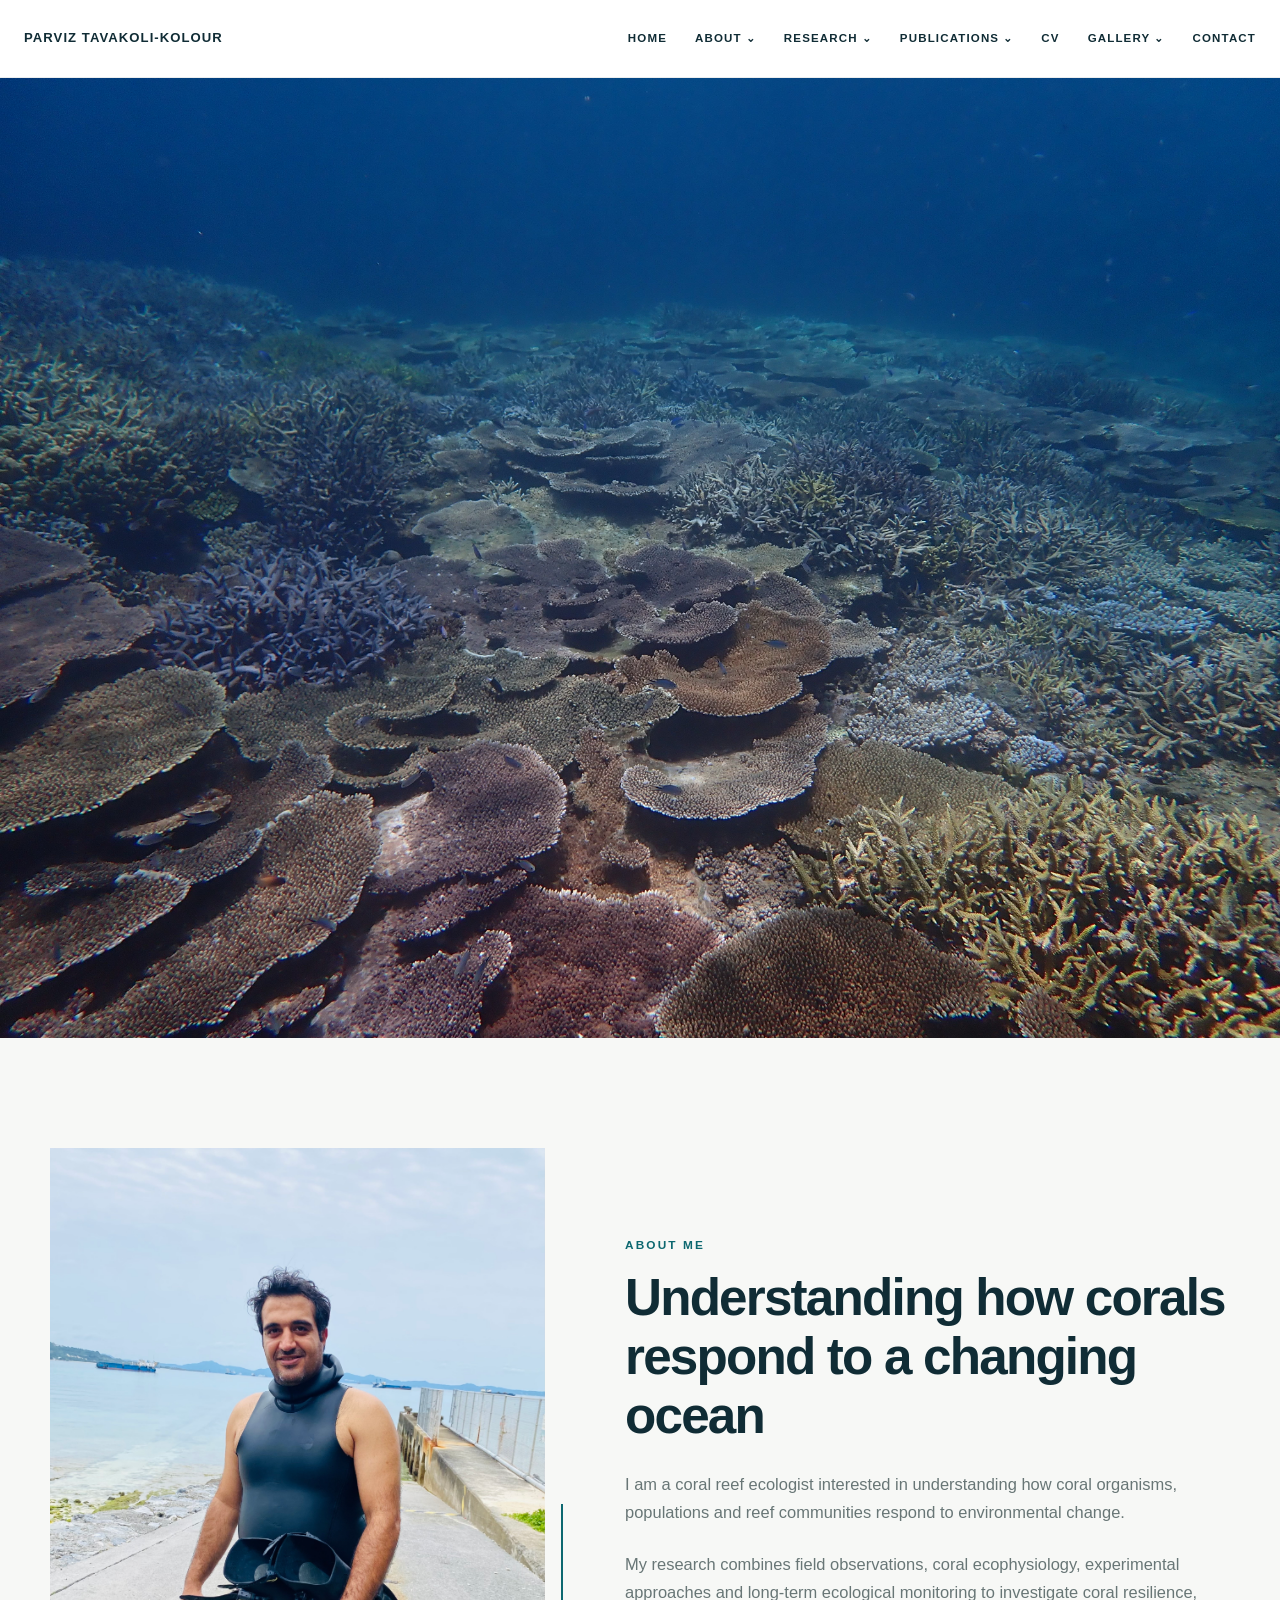
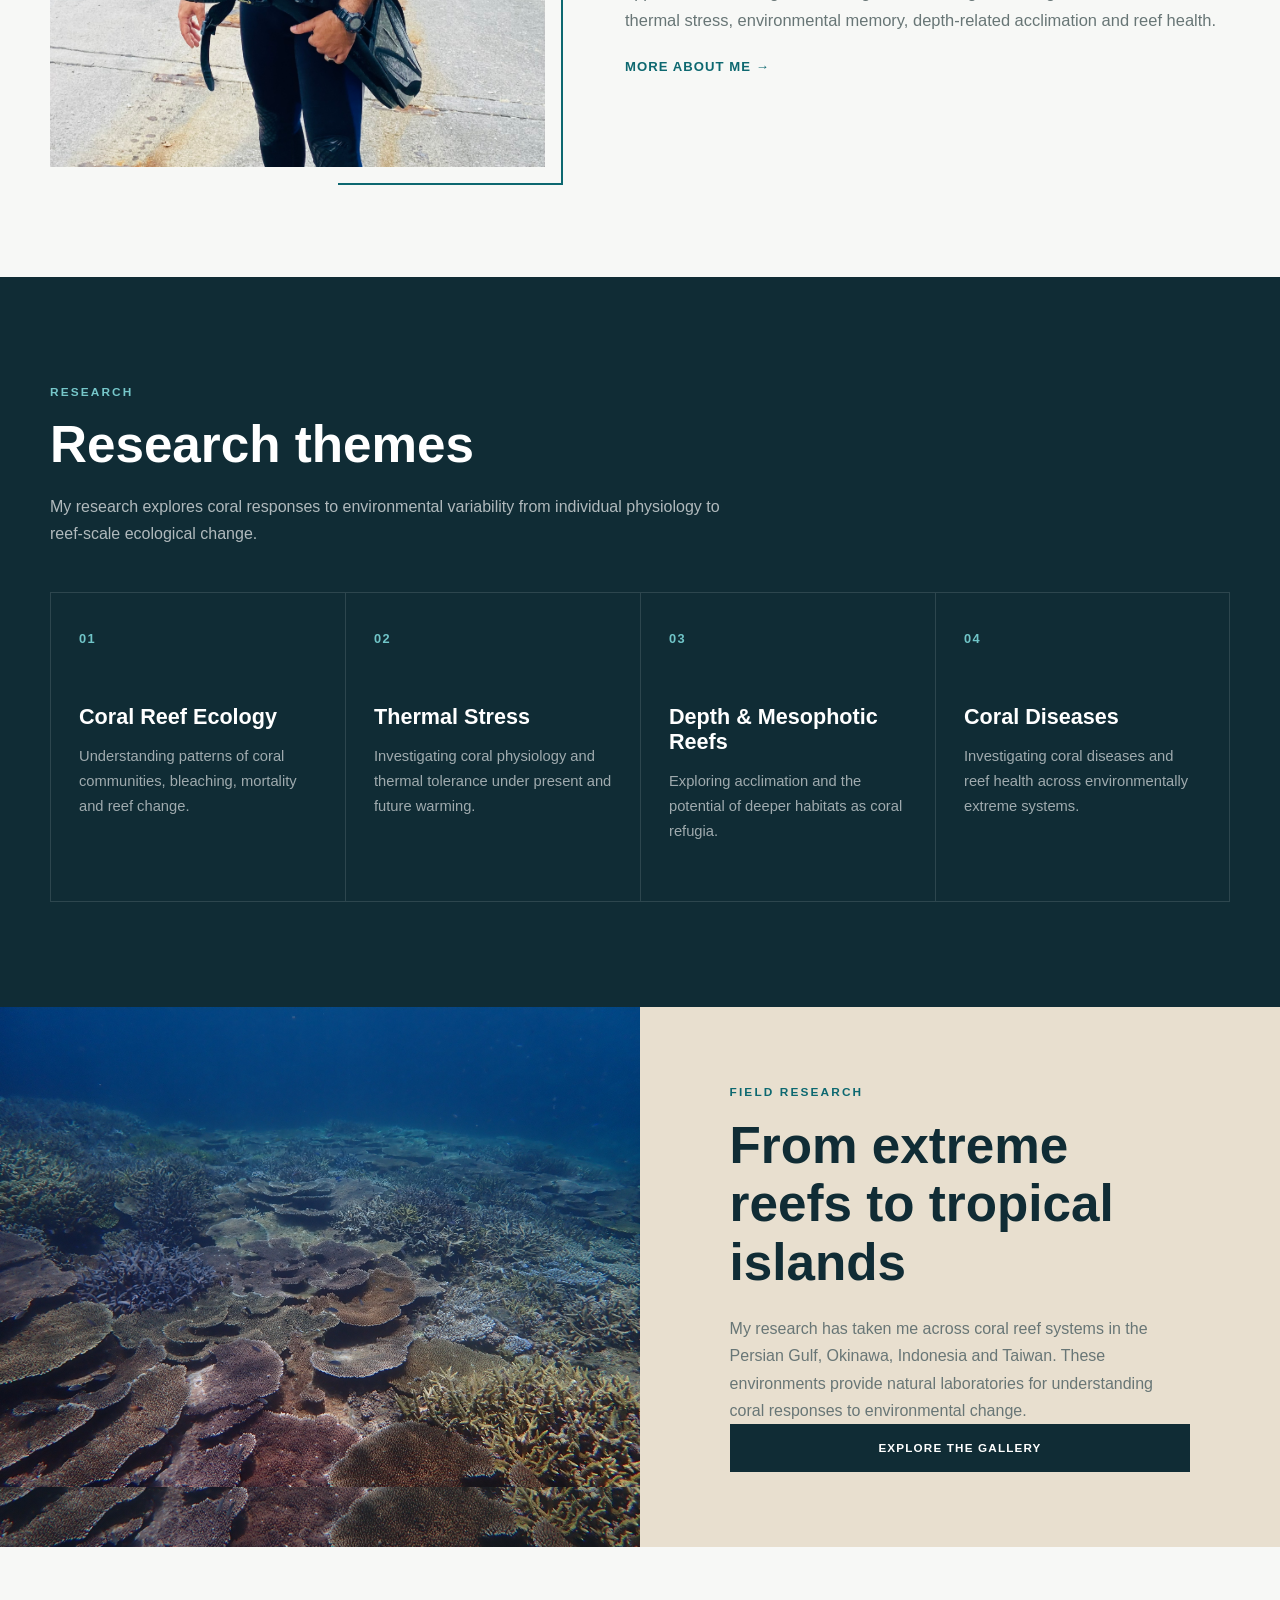
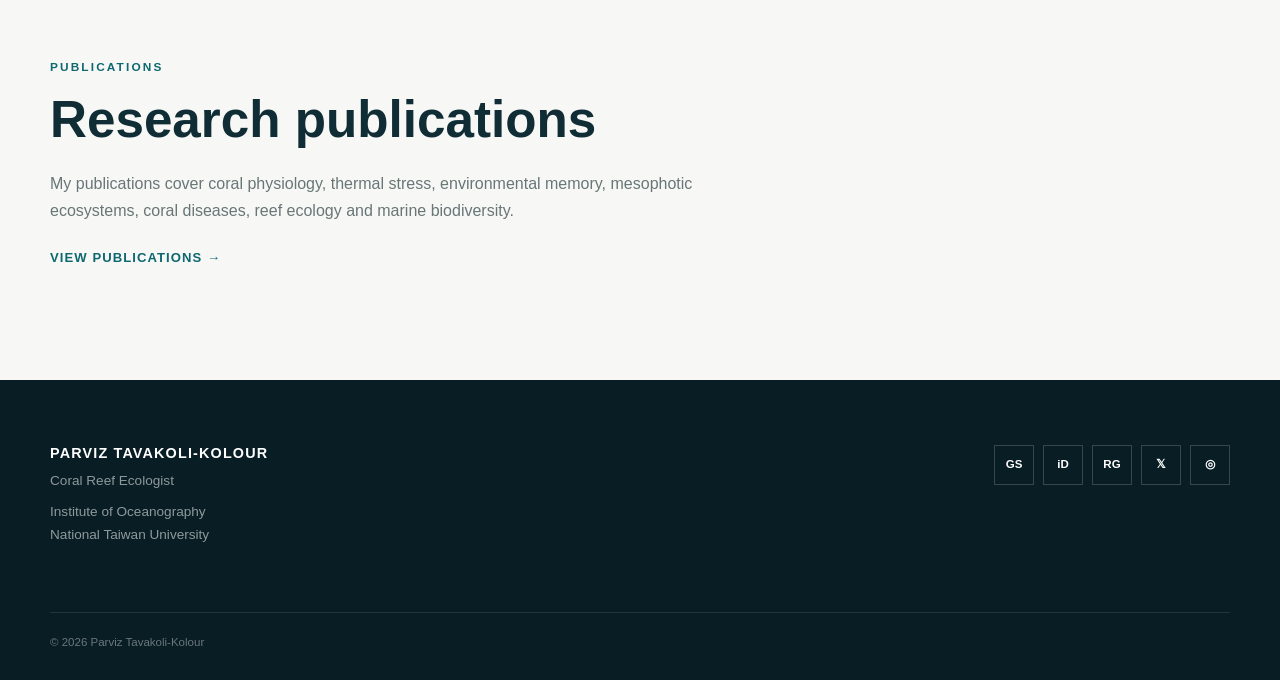
==== commit 53627e16: "Update index.html" ====
--- a/index.html
+++ b/index.html
@@ -2,36 +2,55 @@
 <html lang="en">
 
 <head>
+
     <meta charset="UTF-8">
-    <meta name="viewport" content="width=device-width, initial-scale=1.0">
-
-    <title>Parviz Tavakoli-Kolour | Coral Reef Ecologist</title>
+
+    <meta
+        name="viewport"
+        content="width=device-width, initial-scale=1.0"
+    >
+
+    <title>
+        Parviz Tavakoli-Kolour | Coral Reef Ecologist
+    </title>
 
     <meta
         name="description"
         content="Parviz Tavakoli-Kolour — Coral reef ecologist studying coral resilience, thermal stress, environmental memory, mesophotic reefs and reef health."
     >
 
-    <link rel="stylesheet" href="css/style.css">
+    <link
+        rel="stylesheet"
+        href="css/style.css"
+    >
+
 </head>
 
 <body>
 
-<!-- =========================================================
+
+<!-- ======================================================
      HEADER
-     ========================================================= -->
+     ====================================================== -->
 
 <header class="site-header">
 
     <div class="nav-container">
 
-        <a href="index.html" class="site-name">
+        <a
+            href="index.html"
+            class="site-name"
+        >
             PARVIZ TAVAKOLI-KOLOUR
         </a>
 
+
         <nav class="main-nav">
 
-            <a href="index.html">HOME</a>
+            <a href="index.html">
+                HOME
+            </a>
+
 
             <div class="dropdown">
 
@@ -161,18 +180,27 @@
 </header>
 
 
-<!-- =========================================================
+<!-- ======================================================
      MAIN
-     ========================================================= -->
+     ====================================================== -->
 
 <main>
 
 
-    <!-- =====================================================
+    <!-- ==================================================
          HERO
-         ===================================================== -->
+         ================================================== -->
 
     <section class="hero">
+
+        <img
+            class="hero-image"
+            src="image/coral-reef-hero.jpg"
+            alt=""
+        >
+
+        <div class="hero-overlay"></div>
+
 
         <div class="hero-content">
 
@@ -193,6 +221,7 @@
                 Institute of Oceanography<br>
                 National Taiwan University
             </p>
+
 
             <div class="hero-buttons">
 
@@ -217,9 +246,9 @@
     </section>
 
 
-    <!-- =====================================================
-         INTRODUCTION
-         ===================================================== -->
+    <!-- ==================================================
+         ABOUT
+         ================================================== -->
 
     <section class="intro-section">
 
@@ -269,9 +298,9 @@
     </section>
 
 
-    <!-- =====================================================
+    <!-- ==================================================
          RESEARCH THEMES
-         ===================================================== -->
+         ================================================== -->
 
     <section class="research-home">
 
@@ -296,7 +325,6 @@
 
         <div class="research-grid">
 
-
             <a
                 href="research.html#coral-ecology"
                 class="research-card"
@@ -385,13 +413,21 @@
     </section>
 
 
-    <!-- =====================================================
+    <!-- ==================================================
          FIELD RESEARCH
-         ===================================================== -->
+         ================================================== -->
 
     <section class="field-section">
 
-        <div class="field-image"></div>
+        <div class="field-image">
+
+            <img
+                src="image/coralreef.JPG"
+                alt="Coral reef fieldwork"
+            >
+
+        </div>
+
 
         <div class="field-content">
 
@@ -422,9 +458,9 @@
     </section>
 
 
-    <!-- =====================================================
-         PUBLICATIONS INTRO
-         ===================================================== -->
+    <!-- ==================================================
+         PUBLICATIONS
+         ================================================== -->
 
     <section class="publication-home">
 
@@ -455,9 +491,9 @@
 </main>
 
 
-<!-- =========================================================
+<!-- ======================================================
      FOOTER
-     ========================================================= -->
+     ====================================================== -->
 
 <footer>
 
@@ -487,7 +523,6 @@
                 href="https://scholar.google.com/citations?user=l_zzIt8AAAAJ&hl=en"
                 target="_blank"
                 rel="noopener"
-                aria-label="Google Scholar"
             >
                 GS
             </a>
@@ -496,7 +531,6 @@
                 href="https://orcid.org/0000-0003-2633-5901"
                 target="_blank"
                 rel="noopener"
-                aria-label="ORCID"
             >
                 iD
             </a>
@@ -505,7 +539,6 @@
                 href="https://www.researchgate.net/profile/Parviz-Tavakoli-Kolour-2"
                 target="_blank"
                 rel="noopener"
-                aria-label="ResearchGate"
             >
                 RG
             </a>
@@ -514,7 +547,6 @@
                 href="https://x.com/parviz_tavakoli"
                 target="_blank"
                 rel="noopener"
-                aria-label="X"
             >
                 𝕏
             </a>
@@ -523,7 +555,6 @@
                 href="https://www.instagram.com/parviz_tavakoli_kolour"
                 target="_blank"
                 rel="noopener"
-                aria-label="Instagram"
             >
                 ◎
             </a>
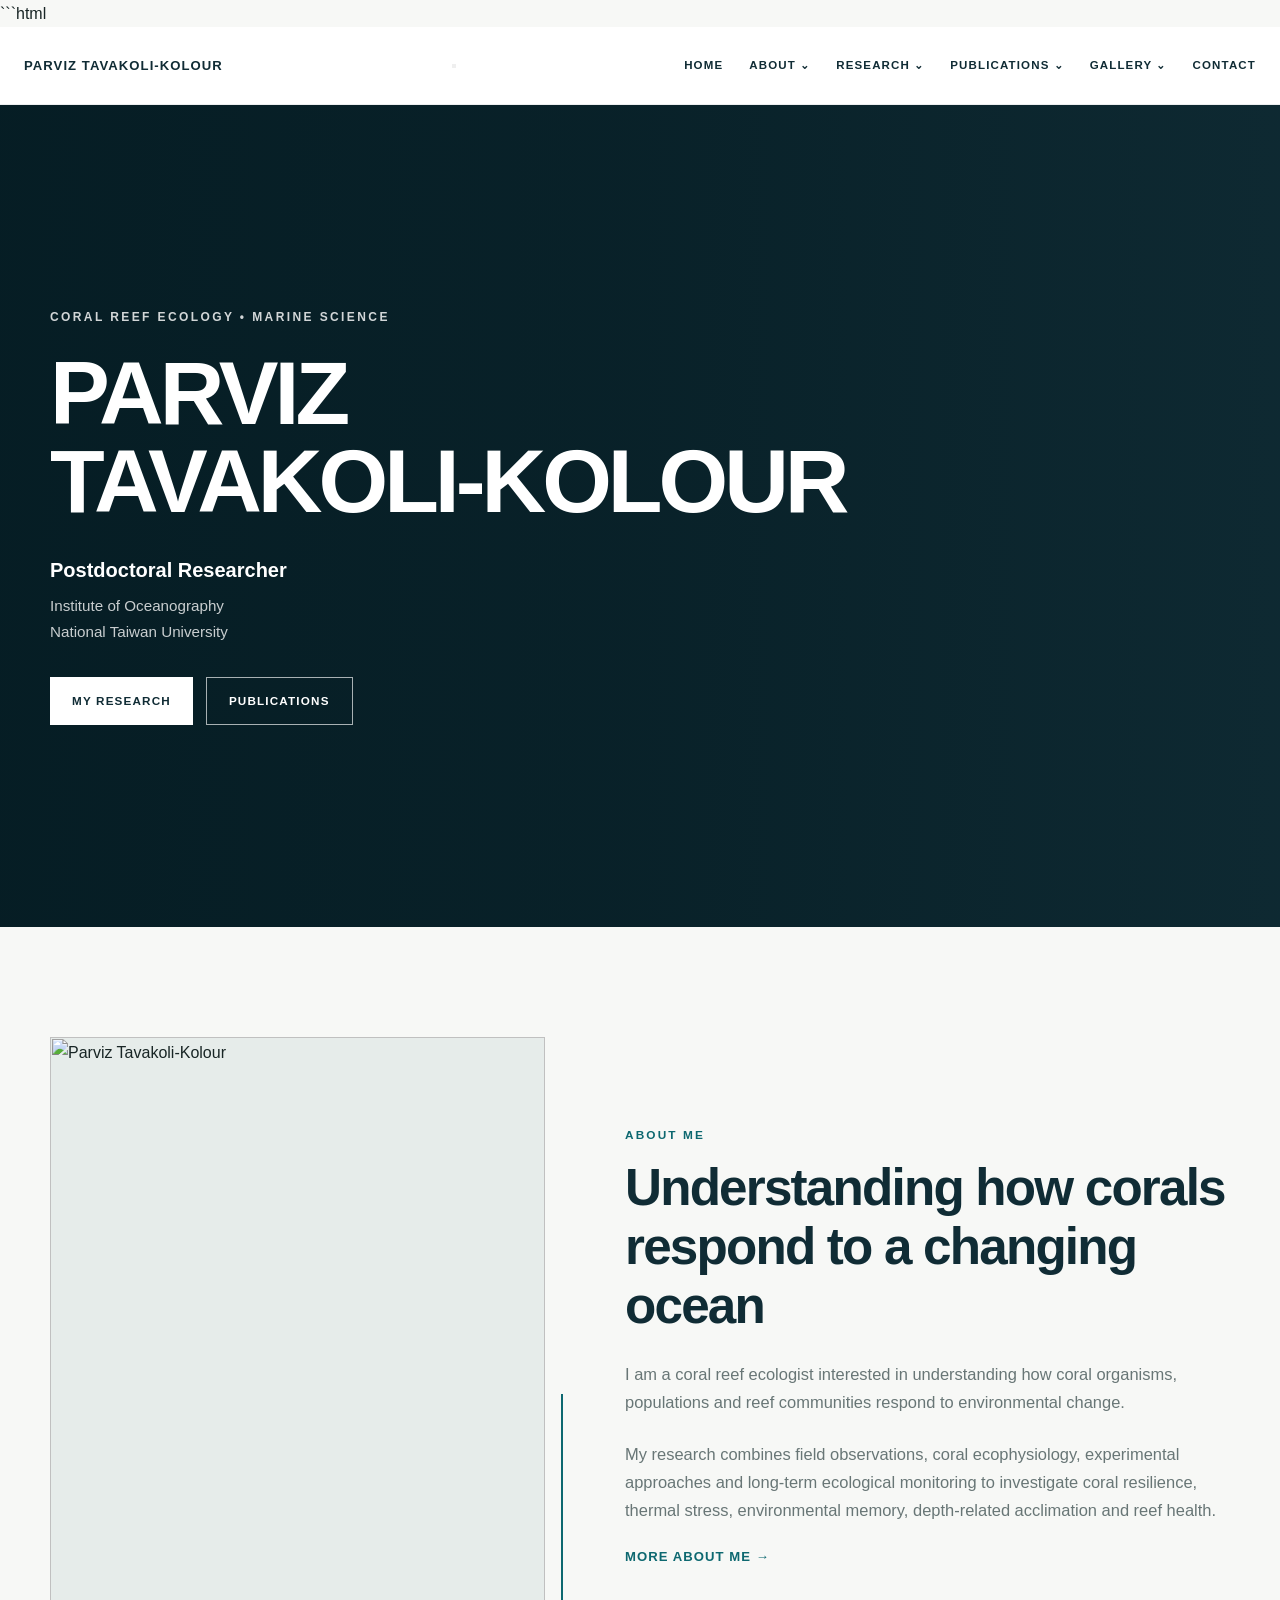
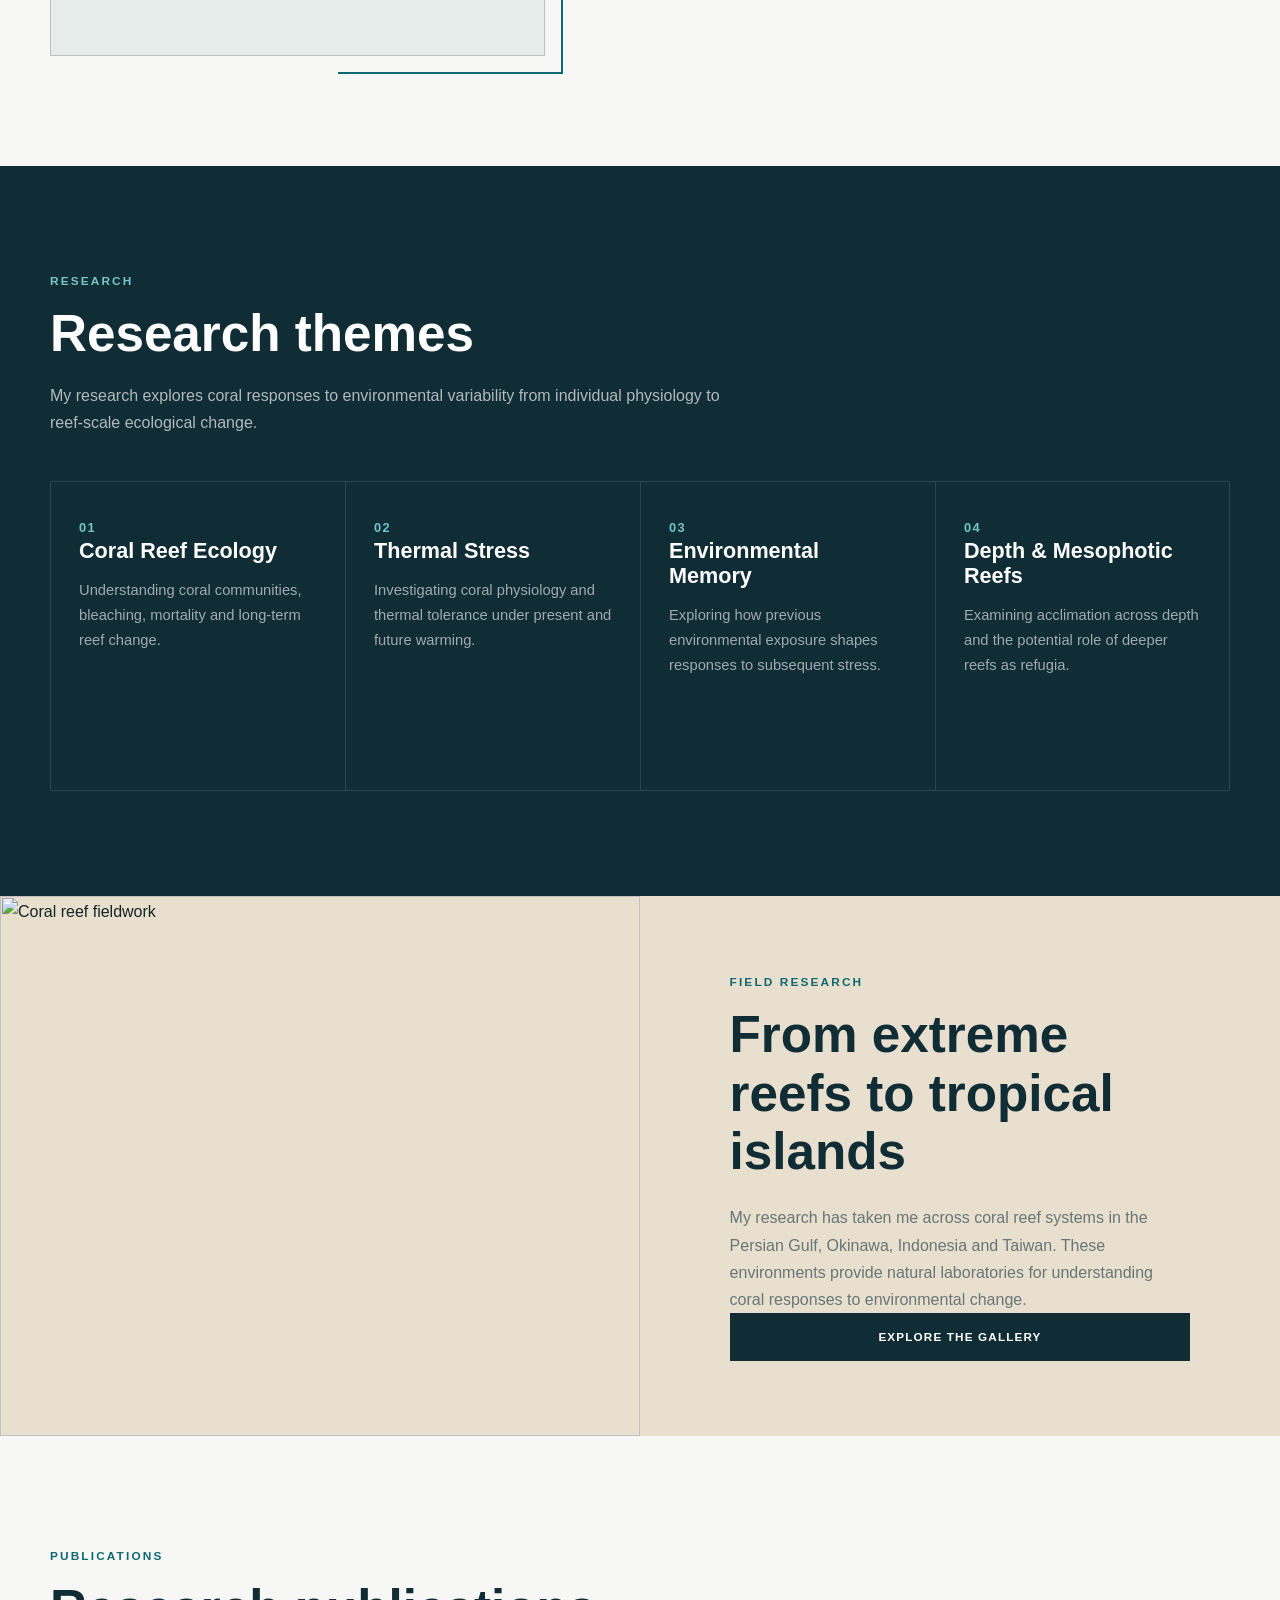
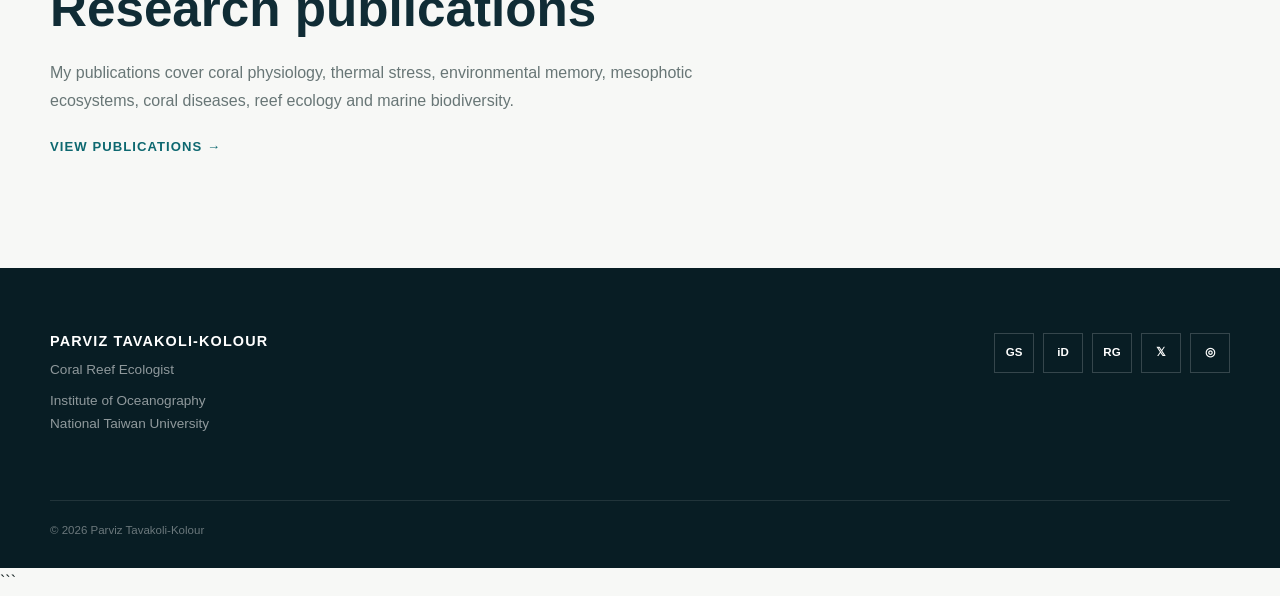
==== commit 4307a94b: "Update index.html" ====
--- a/index.html
+++ b/index.html
@@ -1,206 +1,102 @@
+```html
 <!DOCTYPE html>
 <html lang="en">
-
 <head>
-
     <meta charset="UTF-8">
-
-    <meta
-        name="viewport"
-        content="width=device-width, initial-scale=1.0"
-    >
-
-    <title>
-        Parviz Tavakoli-Kolour | Coral Reef Ecologist
-    </title>
-
-    <meta
-        name="description"
-        content="Parviz Tavakoli-Kolour — Coral reef ecologist studying coral resilience, thermal stress, environmental memory, mesophotic reefs and reef health."
-    >
-
-    <link
-        rel="stylesheet"
-        href="css/style.css"
-    >
-
+    <meta name="viewport" content="width=device-width, initial-scale=1.0">
+
+    <title>Parviz Tavakoli-Kolour | Coral Reef Ecologist</title>
+    <meta name="description" content="Parviz Tavakoli-Kolour — Coral reef ecologist studying coral resilience, thermal stress, environmental memory, mesophotic reefs and reef change.">
+
+    <link rel="stylesheet" href="css/style.css">
 </head>
 
 <body>
 
-
-<!-- ======================================================
-     HEADER
-     ====================================================== -->
-
 <header class="site-header">
-
     <div class="nav-container">
 
-        <a
-            href="index.html"
-            class="site-name"
-        >
+        <a href="index.html" class="site-name">
             PARVIZ TAVAKOLI-KOLOUR
         </a>
 
+        <button class="menu-toggle"
+                aria-label="Open navigation"
+                aria-expanded="false">
+            <span></span>
+            <span></span>
+            <span></span>
+        </button>
 
         <nav class="main-nav">
 
-            <a href="index.html">
-                HOME
-            </a>
-
+            <a href="index.html">HOME</a>
 
             <div class="dropdown">
-
                 <a href="about.html">
-                    ABOUT <span>⌄</span>
+                    ABOUT <span class="arrow">⌄</span>
                 </a>
 
                 <div class="dropdown-menu">
-
-                    <a href="about.html#biography">
-                        Biography
-                    </a>
-
-                    <a href="about.html#education">
-                        Education
-                    </a>
-
-                    <a href="about.html#experience">
-                        Academic Experience
-                    </a>
-
+                    <a href="about.html#biography">Biography</a>
+                    <a href="about.html#education">Education</a>
+                    <a href="about.html#experience">Academic Experience</a>
                 </div>
-
             </div>
 
-
             <div class="dropdown">
-
                 <a href="research.html">
-                    RESEARCH <span>⌄</span>
+                    RESEARCH <span class="arrow">⌄</span>
                 </a>
 
                 <div class="dropdown-menu">
-
-                    <a href="research.html#coral-ecology">
-                        Coral Reef Ecology
-                    </a>
-
-                    <a href="research.html#thermal">
-                        Coral Physiology & Thermal Stress
-                    </a>
-
-                    <a href="research.html#depth">
-                        Depth & Mesophotic Reefs
-                    </a>
-
-                    <a href="research.html#disease">
-                        Coral Diseases & Reef Health
-                    </a>
-
-                    <a href="research.html#field">
-                        Field & Experimental Research
-                    </a>
-
+                    <a href="research.html#coral-ecology">Coral Reef Ecology</a>
+                    <a href="research.html#thermal">Thermal Stress</a>
+                    <a href="research.html#memory">Environmental Memory</a>
+                    <a href="research.html#depth">Depth & Mesophotic Reefs</a>
+                    <a href="research.html#disease">Coral Diseases</a>
+                    <a href="research.html#field">Field & Experimental Research</a>
                 </div>
-
             </div>
 
-
             <div class="dropdown">
-
                 <a href="publications.html">
-                    PUBLICATIONS <span>⌄</span>
+                    PUBLICATIONS <span class="arrow">⌄</span>
                 </a>
 
                 <div class="dropdown-menu">
-
-                    <a href="publications.html#selected">
-                        Selected Publications
-                    </a>
-
-                    <a href="publications.html#full-list">
-                        Full Publication List
-                    </a>
-
-                    <a href="publications.html#assessment">
-                        Scientific Assessment
-                    </a>
-
+                    <a href="publications.html#selected">Selected Publications</a>
+                    <a href="publications.html#full-list">Full Publication List</a>
+                    <a href="publications.html#assessment">Scientific Assessment</a>
                 </div>
-
             </div>
 
-
-            <a href="cv.html">
-                CV
-            </a>
-
-
             <div class="dropdown">
-
                 <a href="gallery.html">
-                    GALLERY <span>⌄</span>
+                    GALLERY <span class="arrow">⌄</span>
                 </a>
 
                 <div class="dropdown-menu">
-
-                    <a href="gallery.html#persian-gulf">
-                        Persian Gulf
-                    </a>
-
-                    <a href="gallery.html#okinawa">
-                        Okinawa
-                    </a>
-
-                    <a href="gallery.html#indonesia">
-                        Indonesia
-                    </a>
-
-                    <a href="gallery.html#taiwan">
-                        Taiwan
-                    </a>
-
+                    <a href="gallery.html#persian-gulf">Persian Gulf</a>
+                    <a href="gallery.html#okinawa">Okinawa</a>
+                    <a href="gallery.html#indonesia">Indonesia</a>
+                    <a href="gallery.html#taiwan">Taiwan</a>
                 </div>
-
             </div>
 
-
-            <a href="contact.html">
-                CONTACT
-            </a>
+            <a href="contact.html">CONTACT</a>
 
         </nav>
-
     </div>
-
 </header>
 
 
-<!-- ======================================================
-     MAIN
-     ====================================================== -->
-
 <main>
 
-
-    <!-- ==================================================
-         HERO
-         ================================================== -->
-
+    <!-- HERO -->
     <section class="hero">
 
-        <img
-            class="hero-image"
-            src="image/coral-reef-hero.jpg"
-            alt=""
-        >
-
         <div class="hero-overlay"></div>
-
 
         <div class="hero-content">
 
@@ -214,7 +110,7 @@
             </h1>
 
             <p class="hero-position">
-                Coral Reef Ecologist
+                Postdoctoral Researcher
             </p>
 
             <p class="hero-affiliation">
@@ -222,45 +118,32 @@
                 National Taiwan University
             </p>
 
-
             <div class="hero-buttons">
 
-                <a
-                    href="research.html"
-                    class="button button-light"
-                >
+                <a href="research.html"
+                   class="button button-light">
                     MY RESEARCH
                 </a>
 
-                <a
-                    href="publications.html"
-                    class="button button-outline"
-                >
+                <a href="publications.html"
+                   class="button button-outline">
                     PUBLICATIONS
                 </a>
 
             </div>
 
         </div>
-
     </section>
 
 
-    <!-- ==================================================
-         ABOUT
-         ================================================== -->
-
-    <section class="intro-section">
-
-        <div class="intro-image">
-
-            <img
-                src="image/profile.jpg"
-                alt="Parviz Tavakoli-Kolour"
-            >
-
-        </div>
-
+    <!-- ABOUT INTRO -->
+    <section class="intro-section section">
+
+        <div class="intro-image image-frame">
+            <img src="images/profile.jpg"
+                 alt="Parviz Tavakoli-Kolour"
+                 loading="lazy">
+        </div>
 
         <div class="intro-text">
 
@@ -286,10 +169,7 @@
                 acclimation and reef health.
             </p>
 
-            <a
-                href="about.html"
-                class="text-link"
-            >
+            <a href="about.html" class="text-link">
                 MORE ABOUT ME →
             </a>
 
@@ -298,11 +178,8 @@
     </section>
 
 
-    <!-- ==================================================
-         RESEARCH THEMES
-         ================================================== -->
-
-    <section class="research-home">
+    <!-- RESEARCH -->
+    <section class="research-home section section-light">
 
         <div class="section-heading">
 
@@ -325,35 +202,27 @@
 
         <div class="research-grid">
 
-            <a
-                href="research.html#coral-ecology"
-                class="research-card"
-            >
-
-                <div class="card-number">
-                    01
-                </div>
+            <a href="research.html#coral-ecology"
+               class="research-card">
+
+                <span class="card-number">01</span>
 
                 <h3>
                     Coral Reef Ecology
                 </h3>
 
                 <p>
-                    Understanding patterns of coral communities,
-                    bleaching, mortality and reef change.
+                    Understanding coral communities, bleaching,
+                    mortality and long-term reef change.
                 </p>
 
             </a>
 
 
-            <a
-                href="research.html#thermal"
-                class="research-card"
-            >
-
-                <div class="card-number">
-                    02
-                </div>
+            <a href="research.html#thermal"
+               class="research-card">
+
+                <span class="card-number">02</span>
 
                 <h3>
                     Thermal Stress
@@ -367,67 +236,52 @@
             </a>
 
 
-            <a
-                href="research.html#depth"
-                class="research-card"
-            >
-
-                <div class="card-number">
-                    03
-                </div>
+            <a href="research.html#memory"
+               class="research-card">
+
+                <span class="card-number">03</span>
+
+                <h3>
+                    Environmental Memory
+                </h3>
+
+                <p>
+                    Exploring how previous environmental exposure
+                    shapes responses to subsequent stress.
+                </p>
+
+            </a>
+
+
+            <a href="research.html#depth"
+               class="research-card">
+
+                <span class="card-number">04</span>
 
                 <h3>
                     Depth & Mesophotic Reefs
                 </h3>
 
                 <p>
-                    Exploring acclimation and the potential of
-                    deeper habitats as coral refugia.
+                    Examining acclimation across depth and the
+                    potential role of deeper reefs as refugia.
                 </p>
 
             </a>
 
-
-            <a
-                href="research.html#disease"
-                class="research-card"
-            >
-
-                <div class="card-number">
-                    04
-                </div>
-
-                <h3>
-                    Coral Diseases
-                </h3>
-
-                <p>
-                    Investigating coral diseases and reef health
-                    across environmentally extreme systems.
-                </p>
-
-            </a>
-
         </div>
 
     </section>
 
 
-    <!-- ==================================================
-         FIELD RESEARCH
-         ================================================== -->
-
+    <!-- FIELDWORK -->
     <section class="field-section">
 
         <div class="field-image">
-
-            <img
-                src="image/coralreef.JPG"
-                alt="Coral reef fieldwork"
-            >
-
-        </div>
-
+            <img src="images/fieldwork.jpg"
+                 alt="Coral reef fieldwork"
+                 loading="lazy">
+        </div>
 
         <div class="field-content">
 
@@ -446,10 +300,8 @@
                 understanding coral responses to environmental change.
             </p>
 
-            <a
-                href="gallery.html"
-                class="button button-dark"
-            >
+            <a href="gallery.html"
+               class="button button-dark">
                 EXPLORE THE GALLERY
             </a>
 
@@ -458,11 +310,8 @@
     </section>
 
 
-    <!-- ==================================================
-         PUBLICATIONS
-         ================================================== -->
-
-    <section class="publication-home">
+    <!-- PUBLICATIONS -->
+    <section class="publication-home section">
 
         <p class="section-label">
             PUBLICATIONS
@@ -474,26 +323,19 @@
 
         <p>
             My publications cover coral physiology, thermal stress,
-            environmental memory, mesophotic ecosystems, coral
-            diseases, reef ecology and marine biodiversity.
+            environmental memory, mesophotic ecosystems, coral diseases,
+            reef ecology and marine biodiversity.
         </p>
 
-        <a
-            href="publications.html"
-            class="text-link"
-        >
+        <a href="publications.html"
+           class="text-link">
             VIEW PUBLICATIONS →
         </a>
 
     </section>
 
-
 </main>
 
-
-<!-- ======================================================
-     FOOTER
-     ====================================================== -->
 
 <footer>
 
@@ -519,50 +361,44 @@
 
         <div class="footer-social">
 
-            <a
-                href="https://scholar.google.com/citations?user=l_zzIt8AAAAJ&hl=en"
-                target="_blank"
-                rel="noopener"
-            >
+            <a href="https://scholar.google.com/citations?user=l_zzIt8AAAAJ&hl=en"
+               target="_blank"
+               rel="noopener"
+               aria-label="Google Scholar">
                 GS
             </a>
 
-            <a
-                href="https://orcid.org/0000-0003-2633-5901"
-                target="_blank"
-                rel="noopener"
-            >
+            <a href="https://orcid.org/0000-0003-2633-5901"
+               target="_blank"
+               rel="noopener"
+               aria-label="ORCID">
                 iD
             </a>
 
-            <a
-                href="https://www.researchgate.net/profile/Parviz-Tavakoli-Kolour-2"
-                target="_blank"
-                rel="noopener"
-            >
+            <a href="https://www.researchgate.net/profile/Parviz-Tavakoli-Kolour-2"
+               target="_blank"
+               rel="noopener"
+               aria-label="ResearchGate">
                 RG
             </a>
 
-            <a
-                href="https://x.com/parviz_tavakoli"
-                target="_blank"
-                rel="noopener"
-            >
+            <a href="https://x.com/parviz_tavakoli"
+               target="_blank"
+               rel="noopener"
+               aria-label="X">
                 𝕏
             </a>
 
-            <a
-                href="https://www.instagram.com/parviz_tavakoli_kolour"
-                target="_blank"
-                rel="noopener"
-            >
+            <a href="https://www.instagram.com/parviz_tavakoli_kolour"
+               target="_blank"
+               rel="noopener"
+               aria-label="Instagram">
                 ◎
             </a>
 
         </div>
 
     </div>
-
 
     <div class="copyright">
         © 2026 Parviz Tavakoli-Kolour
@@ -571,5 +407,8 @@
 </footer>
 
 
+<script src="js/main.js"></script>
+
 </body>
 </html>
+```
--- a/css/style.css
+++ b/css/style.css
@@ -1,7 +1,6 @@
 /* =========================================================
    PARVIZ TAVAKOLI-KOLOUR
-   PERSONAL ACADEMIC WEBSITE
-   FINAL MAIN STYLESHEET
+   FINAL STABLE WEBSITE STYLE
    ========================================================= */
 
 
@@ -20,6 +19,10 @@
 }
 
 body {
+
+    width: 100%;
+    min-height: 100%;
+
     margin: 0;
     padding: 0;
 
@@ -32,6 +35,7 @@
         sans-serif;
 
     background: #f7f8f6;
+
     color: #182525;
 
     line-height: 1.7;
@@ -49,131 +53,131 @@
     text-decoration: none;
 }
 
-button,
-a {
-    -webkit-tap-highlight-color: transparent;
-}
-
 button {
     font-family: inherit;
-}
-
-
-/* =========================================================
-   VARIABLES
-   ========================================================= */
-
-:root {
-
-    --navy: #102c35;
-    --navy-dark: #081d24;
-
-    --teal: #0d6870;
-    --teal-light: #dceff0;
-
-    --sand: #e8dfcf;
-
-    --cream: #f7f8f6;
-
-    --white: #ffffff;
-
-    --text: #182525;
-    --muted: #687676;
-
-    --line: #dce2df;
-
-    --max-width: 1180px;
-    --nav-width: 1280px;
-
-    --header-height: 78px;
-
-    --shadow:
-        0 18px 50px rgba(10, 35, 40, 0.08);
-}
-
-
-/* =========================================================
-   GLOBAL
-   ========================================================= */
-
-.container {
-    width: min(
-        var(--max-width),
-        calc(100% - 48px)
-    );
-
-    margin-left: auto;
-    margin-right: auto;
-}
-
-main {
-    width: 100%;
-    margin: 0;
-    padding: 0;
-}
-
-section {
-    width: 100%;
 }
 
 h1,
 h2,
 h3,
 h4 {
-    color: var(--navy);
     line-height: 1.15;
+    color: #102c35;
 }
 
 p {
-    color: var(--muted);
-}
-
-::selection {
-    background: var(--teal);
-    color: white;
+    color: #687676;
 }
 
 
 /* =========================================================
-   SECTION LABEL
+   VARIABLES
    ========================================================= */
 
+:root {
+
+    --navy: #102c35;
+    --navy-dark: #081d24;
+
+    --teal: #0d6870;
+    --teal-light: #dceff0;
+
+    --sand: #e8dfcf;
+
+    --cream: #f7f8f6;
+    --white: #ffffff;
+
+    --text: #182525;
+    --muted: #687676;
+
+    --line: #dce2df;
+
+    --max-width: 1180px;
+    --nav-width: 1280px;
+
+    --header-height: 78px;
+
+    --shadow:
+        0 16px 45px rgba(10, 35, 40, 0.08);
+}
+
+
+/* =========================================================
+   COMMON CONTAINER
+   ========================================================= */
+
+.container {
+
+    width:
+        min(
+            var(--max-width),
+            calc(100% - 48px)
+        );
+
+    max-width:
+        var(--max-width);
+
+    margin-left:
+        auto;
+
+    margin-right:
+        auto;
+}
+
+
+/* =========================================================
+   LABELS
+   ========================================================= */
+
 .section-label {
-    margin-bottom: 14px;
-
-    color: var(--teal);
-
-    font-size: 0.74rem;
-    font-weight: 800;
-
-    letter-spacing: 0.18em;
-
-    text-transform: uppercase;
-}
-
-
-/* =========================================================
-   TEXT LINK
-   ========================================================= */
+
+    margin-bottom:
+        14px;
+
+    color:
+        var(--teal);
+
+    font-size:
+        0.74rem;
+
+    font-weight:
+        800;
+
+    letter-spacing:
+        0.18em;
+
+    text-transform:
+        uppercase;
+}
+
 
 .text-link {
 
-    display: inline-block;
-
-    margin-top: 22px;
-
-    color: var(--teal);
-
-    font-size: 0.82rem;
-    font-weight: 800;
-
-    letter-spacing: 0.08em;
-
-    transition: 0.25s ease;
+    display:
+        inline-block;
+
+    margin-top:
+        22px;
+
+    color:
+        var(--teal);
+
+    font-size:
+        0.82rem;
+
+    font-weight:
+        800;
+
+    letter-spacing:
+        0.08em;
+
+    transition:
+        transform 0.25s ease;
 }
 
 .text-link:hover {
-    transform: translateX(5px);
+    transform:
+        translateX(5px);
 }
 
 
@@ -183,23 +187,29 @@
 
 .site-header {
 
-    position: sticky;
-
-    top: 0;
-
-    z-index: 1000;
-
-    width: 100%;
-
-    height: var(--header-height);
-
-    background:
-        rgba(255, 255, 255, 0.97);
+    position:
+        sticky;
+
+    top:
+        0;
+
+    z-index:
+        1000;
+
+    width:
+        100%;
+
+    height:
+        var(--header-height);
+
+    background:
+        rgba(255,255,255,0.97);
 
     border-bottom:
-        1px solid rgba(16, 44, 53, 0.08);
-
-    backdrop-filter: blur(12px);
+        1px solid rgba(16,44,53,0.08);
+
+    backdrop-filter:
+        blur(12px);
 }
 
 
@@ -211,94 +221,126 @@
             calc(100% - 48px)
         );
 
-    height: 100%;
+    height:
+        100%;
 
     margin:
         0 auto;
 
-    display: flex;
-
-    align-items: center;
-
-    justify-content: space-between;
-
-    gap: 30px;
+    display:
+        flex;
+
+    align-items:
+        center;
+
+    justify-content:
+        space-between;
+
+    gap:
+        30px;
 }
 
 
 .site-name {
 
-    flex-shrink: 0;
-
-    color: var(--navy);
-
-    font-size: 0.82rem;
-
-    font-weight: 900;
-
-    letter-spacing: 0.08em;
-
-    white-space: nowrap;
+    flex-shrink:
+        0;
+
+    color:
+        var(--navy);
+
+    font-size:
+        0.82rem;
+
+    font-weight:
+        900;
+
+    letter-spacing:
+        0.08em;
+
+    white-space:
+        nowrap;
 }
 
 
 /* =========================================================
-   MAIN NAVIGATION
+   NAVIGATION
    ========================================================= */
 
 .main-nav {
 
-    display: flex;
-
-    align-items: center;
-
-    justify-content: flex-end;
-
-    gap: 28px;
-
-    min-width: 0;
+    display:
+        flex;
+
+    align-items:
+        center;
+
+    justify-content:
+        flex-end;
+
+    gap:
+        26px;
+
+    min-width:
+        0;
 }
 
 
 .main-nav > a,
 .dropdown > a {
 
-    position: relative;
-
-    display: inline-flex;
-
-    align-items: center;
-
-    color: var(--navy);
-
-    font-size: 0.72rem;
-
-    font-weight: 800;
-
-    letter-spacing: 0.1em;
-
-    white-space: nowrap;
-
-    padding: 29px 0;
+    position:
+        relative;
+
+    display:
+        inline-flex;
+
+    align-items:
+        center;
+
+    padding:
+        29px 0;
+
+    color:
+        var(--navy);
+
+    font-size:
+        0.72rem;
+
+    font-weight:
+        800;
+
+    letter-spacing:
+        0.1em;
+
+    white-space:
+        nowrap;
 }
 
 
 .main-nav > a::after,
 .dropdown > a::after {
 
-    content: "";
-
-    position: absolute;
-
-    left: 0;
-
-    bottom: 21px;
-
-    width: 0;
-
-    height: 2px;
-
-    background: var(--teal);
+    content:
+        "";
+
+    position:
+        absolute;
+
+    left:
+        0;
+
+    bottom:
+        21px;
+
+    width:
+        0;
+
+    height:
+        2px;
+
+    background:
+        var(--teal);
 
     transition:
         width 0.25s ease;
@@ -307,50 +349,58 @@
 
 .main-nav > a:hover::after,
 .dropdown:hover > a::after {
-
-    width: 100%;
+    width:
+        100%;
+}
+
+
+.dropdown {
+    position:
+        relative;
 }
 
 
 .dropdown > a span {
 
-    margin-left: 4px;
-
-    font-size: 0.7rem;
-}
-
-
-/* =========================================================
-   DROPDOWN
-   ========================================================= */
-
-.dropdown {
-    position: relative;
+    margin-left:
+        4px;
+
+    font-size:
+        0.7rem;
 }
 
 
 .dropdown-menu {
 
-    position: absolute;
-
-    top: calc(100% - 4px);
-
-    left: 50%;
-
-    min-width: 235px;
-
-    padding: 10px 0;
-
-    background: white;
+    position:
+        absolute;
+
+    top:
+        calc(100% - 4px);
+
+    left:
+        50%;
+
+    min-width:
+        235px;
+
+    padding:
+        10px 0;
+
+    background:
+        white;
 
     border:
         1px solid var(--line);
 
-    box-shadow: var(--shadow);
-
-    opacity: 0;
-
-    visibility: hidden;
+    box-shadow:
+        var(--shadow);
+
+    opacity:
+        0;
+
+    visibility:
+        hidden;
 
     transform:
         translate(-50%, 8px);
@@ -365,9 +415,11 @@
 .dropdown:hover .dropdown-menu,
 .dropdown:focus-within .dropdown-menu {
 
-    opacity: 1;
-
-    visibility: visible;
+    opacity:
+        1;
+
+    visibility:
+        visible;
 
     transform:
         translate(-50%, 0);
@@ -376,20 +428,23 @@
 
 .dropdown-menu a {
 
-    display: block;
-
-    padding: 11px 20px;
-
-    color: var(--navy);
-
-    font-size: 0.75rem;
-
-    font-weight: 700;
+    display:
+        block;
+
+    padding:
+        11px 20px;
+
+    color:
+        var(--navy);
+
+    font-size:
+        0.75rem;
+
+    font-weight:
+        700;
 
     transition:
-        background 0.2s ease,
-        color 0.2s ease,
-        padding-left 0.2s ease;
+        0.2s ease;
 }
 
 
@@ -412,38 +467,82 @@
 
 .hero {
 
-    position: relative;
-
-    width: 100%;
+    position:
+        relative;
+
+    width:
+        100%;
 
     min-height:
         calc(100vh - var(--header-height));
 
-    display: flex;
-
-    align-items: center;
-
-    overflow: hidden;
-
-    background:
-
+    overflow:
+        hidden;
+
+    display:
+        flex;
+
+    align-items:
+        center;
+
+    background:
+        var(--navy);
+}
+
+
+.hero-image {
+
+    position:
+        absolute;
+
+    inset:
+        0;
+
+    width:
+        100%;
+
+    height:
+        100%;
+
+    object-fit:
+        cover;
+
+    object-position:
+        center;
+
+    z-index:
+        0;
+}
+
+
+.hero-overlay {
+
+    position:
+        absolute;
+
+    inset:
+        0;
+
+    background:
         linear-gradient(
             90deg,
-            rgba(5, 28, 35, 0.90) 0%,
-            rgba(5, 28, 35, 0.65) 48%,
-            rgba(5, 28, 35, 0.20) 100%
-        ),
-
-        url("../image/coral-reef-hero.jpg")
-        center / cover no-repeat;
+            rgba(5,28,35,0.92) 0%,
+            rgba(5,28,35,0.68) 48%,
+            rgba(5,28,35,0.18) 100%
+        );
+
+    z-index:
+        1;
 }
 
 
 .hero-content {
 
-    position: relative;
-
-    z-index: 2;
+    position:
+        relative;
+
+    z-index:
+        2;
 
     width:
         min(
@@ -492,11 +591,11 @@
     font-weight:
         800;
 
+    line-height:
+        0.98;
+
     letter-spacing:
         -0.045em;
-
-    line-height:
-        0.98;
 }
 
 
@@ -598,12 +697,6 @@
 }
 
 
-.button-light:hover {
-    background:
-        var(--teal-light);
-}
-
-
 .button-outline {
 
     border:
@@ -641,7 +734,7 @@
 
 
 /* =========================================================
-   INTRODUCTION
+   ABOUT SECTION
    ========================================================= */
 
 .intro-section {
@@ -680,6 +773,9 @@
 
     width:
         100%;
+
+    max-width:
+        520px;
 }
 
 
@@ -731,13 +827,15 @@
     object-fit:
         cover;
 
+    object-position:
+        center;
+
     background:
         #e6ecea;
 }
 
 
 .intro-text {
-
     min-width:
         0;
 }
@@ -749,7 +847,7 @@
         700px;
 
     font-size:
-        clamp(2.2rem, 4vw, 4rem);
+        clamp(2.2rem,4vw,4rem);
 
     letter-spacing:
         -0.035em;
@@ -811,7 +909,7 @@
         white;
 
     font-size:
-        clamp(2.2rem, 4vw, 3.8rem);
+        clamp(2.2rem,4vw,3.8rem);
 }
 
 
@@ -843,7 +941,7 @@
         grid;
 
     grid-template-columns:
-        repeat(4, minmax(0, 1fr));
+        repeat(4,minmax(0,1fr));
 }
 
 
@@ -868,7 +966,6 @@
 
 
 .research-card:last-child {
-
     border-right:
         1px solid rgba(255,255,255,0.12);
 }
@@ -927,7 +1024,7 @@
 
 
 /* =========================================================
-   FIELD SECTION
+   FIELDWORK
    ========================================================= */
 
 .field-section {
@@ -954,15 +1051,24 @@
     min-height:
         540px;
 
-    background:
-
-        linear-gradient(
-            rgba(10,40,45,0.18),
-            rgba(10,40,45,0.18)
-        ),
-
-        url("../image/coralreef.JPG")
-        center / cover no-repeat;
+    overflow:
+        hidden;
+}
+
+
+.field-image img {
+
+    width:
+        100%;
+
+    height:
+        100%;
+
+    object-fit:
+        cover;
+
+    object-position:
+        center;
 }
 
 
@@ -978,7 +1084,7 @@
         center;
 
     padding:
-        70px clamp(40px, 7vw, 100px);
+        70px clamp(40px,7vw,100px);
 }
 
 
@@ -988,7 +1094,7 @@
         650px;
 
     font-size:
-        clamp(2.3rem, 4vw, 4rem);
+        clamp(2.3rem,4vw,4rem);
 }
 
 
@@ -1028,7 +1134,7 @@
         750px;
 
     font-size:
-        clamp(2.3rem, 4vw, 4rem);
+        clamp(2.3rem,4vw,4rem);
 }
 
 
@@ -1071,7 +1177,7 @@
         white;
 
     font-size:
-        clamp(3rem, 6vw, 5.5rem);
+        clamp(3rem,6vw,5.5rem);
 
     letter-spacing:
         -0.04em;
@@ -1116,7 +1222,7 @@
         20px 0;
 
     background:
-        rgba(247,248,246,0.96);
+        rgba(247,248,246,0.97);
 
     border-bottom:
         1px solid var(--line);
@@ -1145,9 +1251,6 @@
 
     justify-content:
         flex-start;
-
-    gap:
-        15px;
 }
 
 
@@ -1166,20 +1269,17 @@
 
 .filter-button {
 
+    padding:
+        8px 14px;
+
     border:
         1px solid var(--line);
 
     background:
         white;
 
-    padding:
-        8px 14px;
-
     color:
         var(--navy);
-
-    font:
-        inherit;
 
     font-size:
         0.72rem;
@@ -1213,7 +1313,7 @@
 
 
 /* =========================================================
-   PUBLICATIONS MAIN
+   PUBLICATIONS PAGE
    ========================================================= */
 
 .publications-section {
@@ -1245,7 +1345,7 @@
 .publication-section-heading h2 {
 
     font-size:
-        clamp(2.2rem, 4vw, 3.5rem);
+        clamp(2.2rem,4vw,3.5rem);
 
     letter-spacing:
         -0.03em;
@@ -1272,7 +1372,7 @@
         grid;
 
     grid-template-columns:
-        repeat(2, minmax(0, 1fr));
+        repeat(2,minmax(0,1fr));
 
     gap:
         28px;
@@ -1336,16 +1436,8 @@
     object-fit:
         cover;
 
-    transition:
-        transform 0.4s ease;
-}
-
-
-.selected-publication-card:hover
-.selected-publication-image img {
-
-    transform:
-        scale(1.04);
+    object-position:
+        center;
 }
 
 
@@ -1416,17 +1508,26 @@
 }
 
 
+.selected-description {
+
+    margin-top:
+        16px;
+
+    font-size:
+        0.88rem;
+
+    line-height:
+        1.65;
+
+    color:
+        var(--muted);
+}
+
+
 /* =========================================================
    FULL PUBLICATION LIST
    ========================================================= */
 
-.full-publication-list {
-
-    width:
-        100%;
-}
-
-
 .publication-year {
 
     width:
@@ -1479,30 +1580,32 @@
 
 
 /* =========================================================
-   PUBLICATION ITEM
+   THE IMPORTANT PART:
+   ONE ARTICLE = ONE CARD
+   IMAGE LEFT / TEXT RIGHT
    ========================================================= */
 
 .publication-item {
 
-    position:
-        relative;
-
     width:
         100%;
 
     margin-bottom:
-        12px;
+        16px;
 
     background:
         white;
 
     border:
         1px solid var(--line);
+
+    overflow:
+        hidden;
 
     transition:
         transform 0.2s ease,
         box-shadow 0.2s ease,
-        border 0.2s ease;
+        border-color 0.2s ease;
 }
 
 
@@ -1515,14 +1618,7 @@
         #c9d8d5;
 
     box-shadow:
-        0 12px 35px rgba(10,35,40,0.06);
-}
-
-
-.publication-item.first-author {
-
-    border-left:
-        4px solid var(--teal);
+        0 12px 35px rgba(10,35,40,0.07);
 }
 
 
@@ -1532,26 +1628,33 @@
         grid;
 
     grid-template-columns:
-        190px minmax(0, 1fr);
+        250px minmax(0,1fr);
+
+    align-items:
+        stretch;
 
     min-width:
         0;
 }
 
 
+/* =========================================================
+   ARTICLE IMAGE
+   ========================================================= */
+
 .publication-thumb {
 
     width:
+        250px;
+
+    min-height:
         190px;
-
-    min-height:
-        170px;
-
-    background:
-        #e6ecea;
 
     overflow:
         hidden;
+
+    background:
+        #e6ecea;
 }
 
 
@@ -1563,13 +1666,20 @@
     height:
         100%;
 
-    min-height:
-        170px;
+    display:
+        block;
 
     object-fit:
         cover;
-}
-
+
+    object-position:
+        center;
+}
+
+
+/* =========================================================
+   ARTICLE INFORMATION
+   ========================================================= */
 
 .publication-content {
 
@@ -1577,7 +1687,7 @@
         0;
 
     padding:
-        27px 30px;
+        26px 30px;
 }
 
 
@@ -1589,19 +1699,15 @@
     flex-wrap:
         wrap;
 
-    align-items:
-        center;
-
     gap:
         8px;
 
     margin-bottom:
-        9px;
-}
-
-
-.pub-type,
-.pub-first-author {
+        10px;
+}
+
+
+.pub-type {
 
     display:
         inline-block;
@@ -1609,6 +1715,12 @@
     padding:
         4px 8px;
 
+    background:
+        var(--teal-light);
+
+    color:
+        var(--teal);
+
     font-size:
         0.62rem;
 
@@ -1623,30 +1735,10 @@
 }
 
 
-.pub-type {
-
-    background:
-        var(--teal-light);
-
-    color:
-        var(--teal);
-}
-
-
-.pub-first-author {
-
-    background:
-        #edf0ed;
-
-    color:
-        #53625f;
-}
-
-
 .publication-title {
 
-    display:
-        block;
+    margin:
+        0;
 
     color:
         var(--navy);
@@ -1657,35 +1749,32 @@
         serif;
 
     font-size:
-        1.22rem;
+        1.25rem;
 
     font-weight:
         700;
 
     line-height:
-        1.4;
+        1.38;
 
     overflow-wrap:
         anywhere;
 }
 
 
-.publication-title:hover {
-    color:
-        var(--teal);
-}
-
-
 .publication-authors {
 
     margin-top:
-        8px;
+        9px;
 
     color:
         #4d5d5d;
 
     font-size:
-        0.91rem;
+        0.9rem;
+
+    line-height:
+        1.55;
 
     overflow-wrap:
         anywhere;
@@ -1705,29 +1794,32 @@
 }
 
 
-.publication-journal em {
-    color:
-        var(--navy);
-}
-
-
-.pub-actions {
-
-    display:
-        flex;
-
-    flex-wrap:
-        wrap;
-
-    gap:
-        12px;
+.publication-description {
+
+    max-width:
+        850px;
 
     margin-top:
         14px;
-}
-
-
-.pub-link {
+
+    color:
+        #667473;
+
+    font-size:
+        0.88rem;
+
+    line-height:
+        1.65;
+}
+
+
+.publication-link {
+
+    display:
+        inline-block;
+
+    margin-top:
+        16px;
 
     color:
         var(--teal);
@@ -1739,14 +1831,14 @@
         900;
 
     letter-spacing:
-        0.06em;
+        0.07em;
 
     text-transform:
         uppercase;
 }
 
 
-.pub-link:hover {
+.publication-link:hover {
     text-decoration:
         underline;
 }
@@ -1781,7 +1873,7 @@
         white;
 
     font-size:
-        clamp(2.2rem, 4vw, 3.6rem);
+        clamp(2.2rem,4vw,3.6rem);
 }
 
 
@@ -1804,7 +1896,7 @@
         grid;
 
     grid-template-columns:
-        repeat(4, minmax(0, 1fr));
+        repeat(4,minmax(0,1fr));
 
     gap:
         1px;
@@ -1870,9 +1962,6 @@
 
     background:
         var(--navy-dark);
-
-    color:
-        white;
 }
 
 
@@ -1971,9 +2060,6 @@
 
     font-weight:
         900;
-
-    transition:
-        0.2s ease;
 }
 
 
@@ -2023,41 +2109,35 @@
             17px;
     }
 
-    .nav-container {
-        width:
-            calc(100% - 32px);
-    }
 
     .research-grid {
         grid-template-columns:
-            repeat(2, minmax(0, 1fr));
-    }
+            repeat(2,minmax(0,1fr));
+    }
+
 
     .research-card:nth-child(2) {
         border-right:
             1px solid rgba(255,255,255,0.12);
     }
 
-    .research-card:nth-child(n + 3) {
+
+    .research-card:nth-child(n+3) {
         border-top:
             0;
     }
+
 
     .selected-publication-grid {
         grid-template-columns:
             1fr 1fr;
     }
 
-    .assessment-grid {
-        grid-template-columns:
-            repeat(2, 1fr);
-    }
-
 }
 
 
 /* =========================================================
-   MOBILE / SMALL TABLET
+   MOBILE
    ========================================================= */
 
 @media (max-width: 780px) {
@@ -2106,13 +2186,12 @@
             wrap;
 
         gap:
-            12px 18px;
+            11px 17px;
     }
 
 
     .main-nav > a,
     .dropdown > a {
-
         padding:
             5px 0;
     }
@@ -2120,32 +2199,14 @@
 
     .main-nav > a::after,
     .dropdown > a::after {
-
         bottom:
             0;
     }
 
 
-    .dropdown-menu {
-
-        position:
-            absolute;
-
-        top:
-            calc(100% + 5px);
-
-        left:
-            50%;
-    }
-
-
     .hero {
-
         min-height:
             680px;
-
-        align-items:
-            center;
     }
 
 
@@ -2160,9 +2221,8 @@
 
 
     .hero h1 {
-
         font-size:
-            clamp(3rem, 14vw, 5.2rem);
+            clamp(3rem,14vw,5.2rem);
     }
 
 
@@ -2183,14 +2243,12 @@
 
 
     .intro-image {
-
         max-width:
-            540px;
+            520px;
     }
 
 
     .research-home {
-
         padding:
             75px 0;
     }
@@ -2223,28 +2281,24 @@
 
 
     .research-card:last-child {
-
         border-bottom:
             1px solid rgba(255,255,255,0.12);
     }
 
 
     .field-section {
-
         grid-template-columns:
             1fr;
     }
 
 
     .field-image {
-
         min-height:
             380px;
     }
 
 
     .field-content {
-
         padding:
             65px 24px;
     }
@@ -2261,14 +2315,12 @@
 
 
     .page-hero {
-
         padding:
             75px 0 65px;
     }
 
 
     .page-hero .container {
-
         width:
             calc(100% - 32px);
     }
@@ -2308,14 +2360,14 @@
 
 
     .selected-publication-grid {
-
         grid-template-columns:
             1fr;
     }
 
 
+    /* PHOTO ABOVE / INFO BELOW ONLY ON MOBILE */
+
     .publication-layout {
-
         grid-template-columns:
             1fr;
     }
@@ -2326,23 +2378,31 @@
         width:
             100%;
 
+        height:
+            auto;
+
         min-height:
-            220px;
-
-        max-height:
-            280px;
+            0;
+
+        aspect-ratio:
+            16 / 10;
     }
 
 
     .publication-thumb img {
 
-        min-height:
-            220px;
+        width:
+            100%;
+
+        height:
+            100%;
+
+        object-fit:
+            cover;
     }
 
 
     .publication-content {
-
         padding:
             24px;
     }
@@ -2359,9 +2419,8 @@
 
 
     .assessment-grid {
-
         grid-template-columns:
-            1fr;
+            1fr 1fr;
     }
 
 
@@ -2376,7 +2435,6 @@
 
 
     .copyright {
-
         width:
             calc(100% - 32px);
     }
@@ -2392,20 +2450,18 @@
 
     .main-nav {
         gap:
-            10px 14px;
+            9px 13px;
     }
 
 
     .main-nav > a,
     .dropdown > a {
-
         font-size:
-            0.65rem;
+            0.64rem;
     }
 
 
     .hero h1 {
-
         font-size:
             3.1rem;
     }
@@ -2425,65 +2481,26 @@
 
 
     .button {
-
         width:
             100%;
     }
 
 
-    .intro-section {
-
-        width:
-            calc(100% - 32px);
-    }
-
-
-    .publication-section-heading h2 {
-
-        font-size:
-            2.2rem;
-    }
-
-
-    .publication-year > h2 {
-
-        font-size:
-            1.5rem;
-    }
-
-
     .publication-title {
-
         font-size:
             1.08rem;
     }
 
 
-    .publication-thumb {
-
-        min-height:
-            190px;
-    }
-
-
-    .publication-thumb img {
-
-        min-height:
-            190px;
-    }
-
-
-    .selected-publication-body {
-
+    .publication-content {
         padding:
-            22px;
-    }
-
-
-    .assessment-section h2 {
-
-        font-size:
-            2.2rem;
-    }
-
-}
+            20px;
+    }
+
+
+    .assessment-grid {
+        grid-template-columns:
+            1fr;
+    }
+
+}
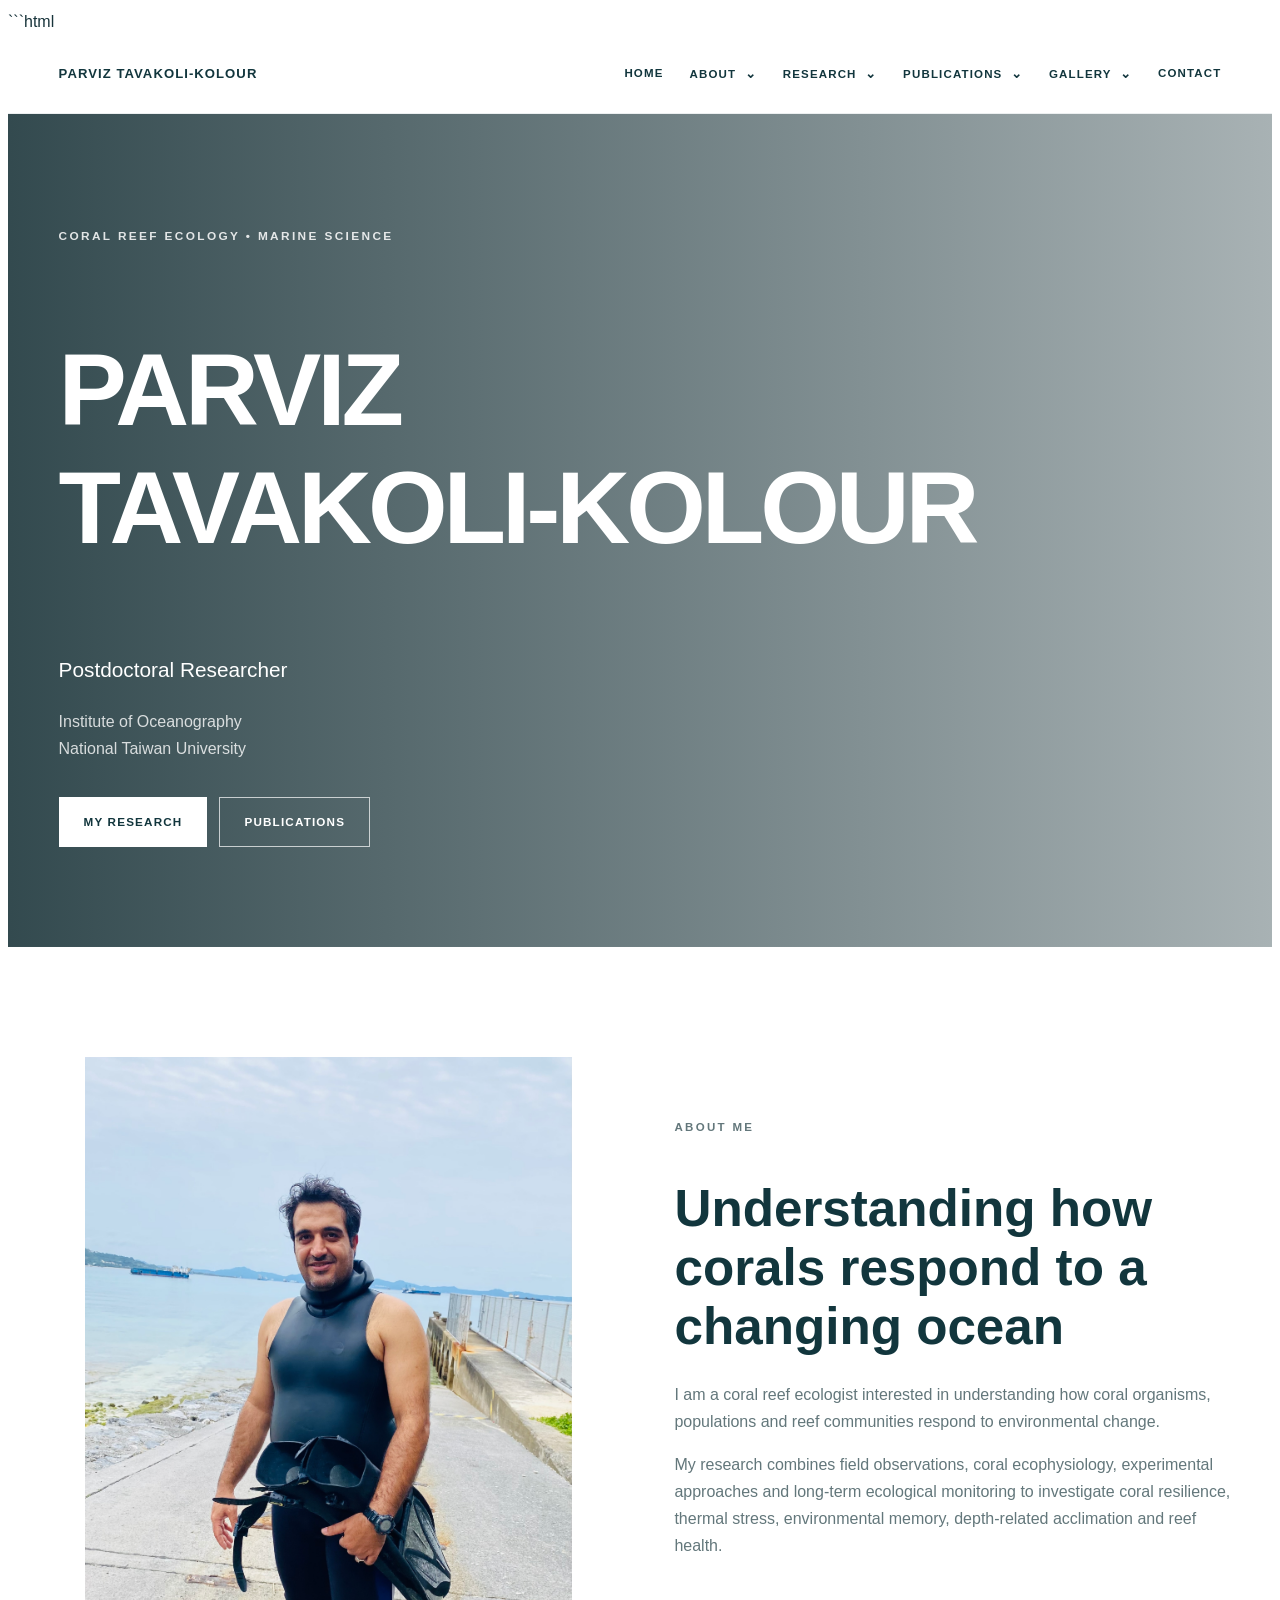
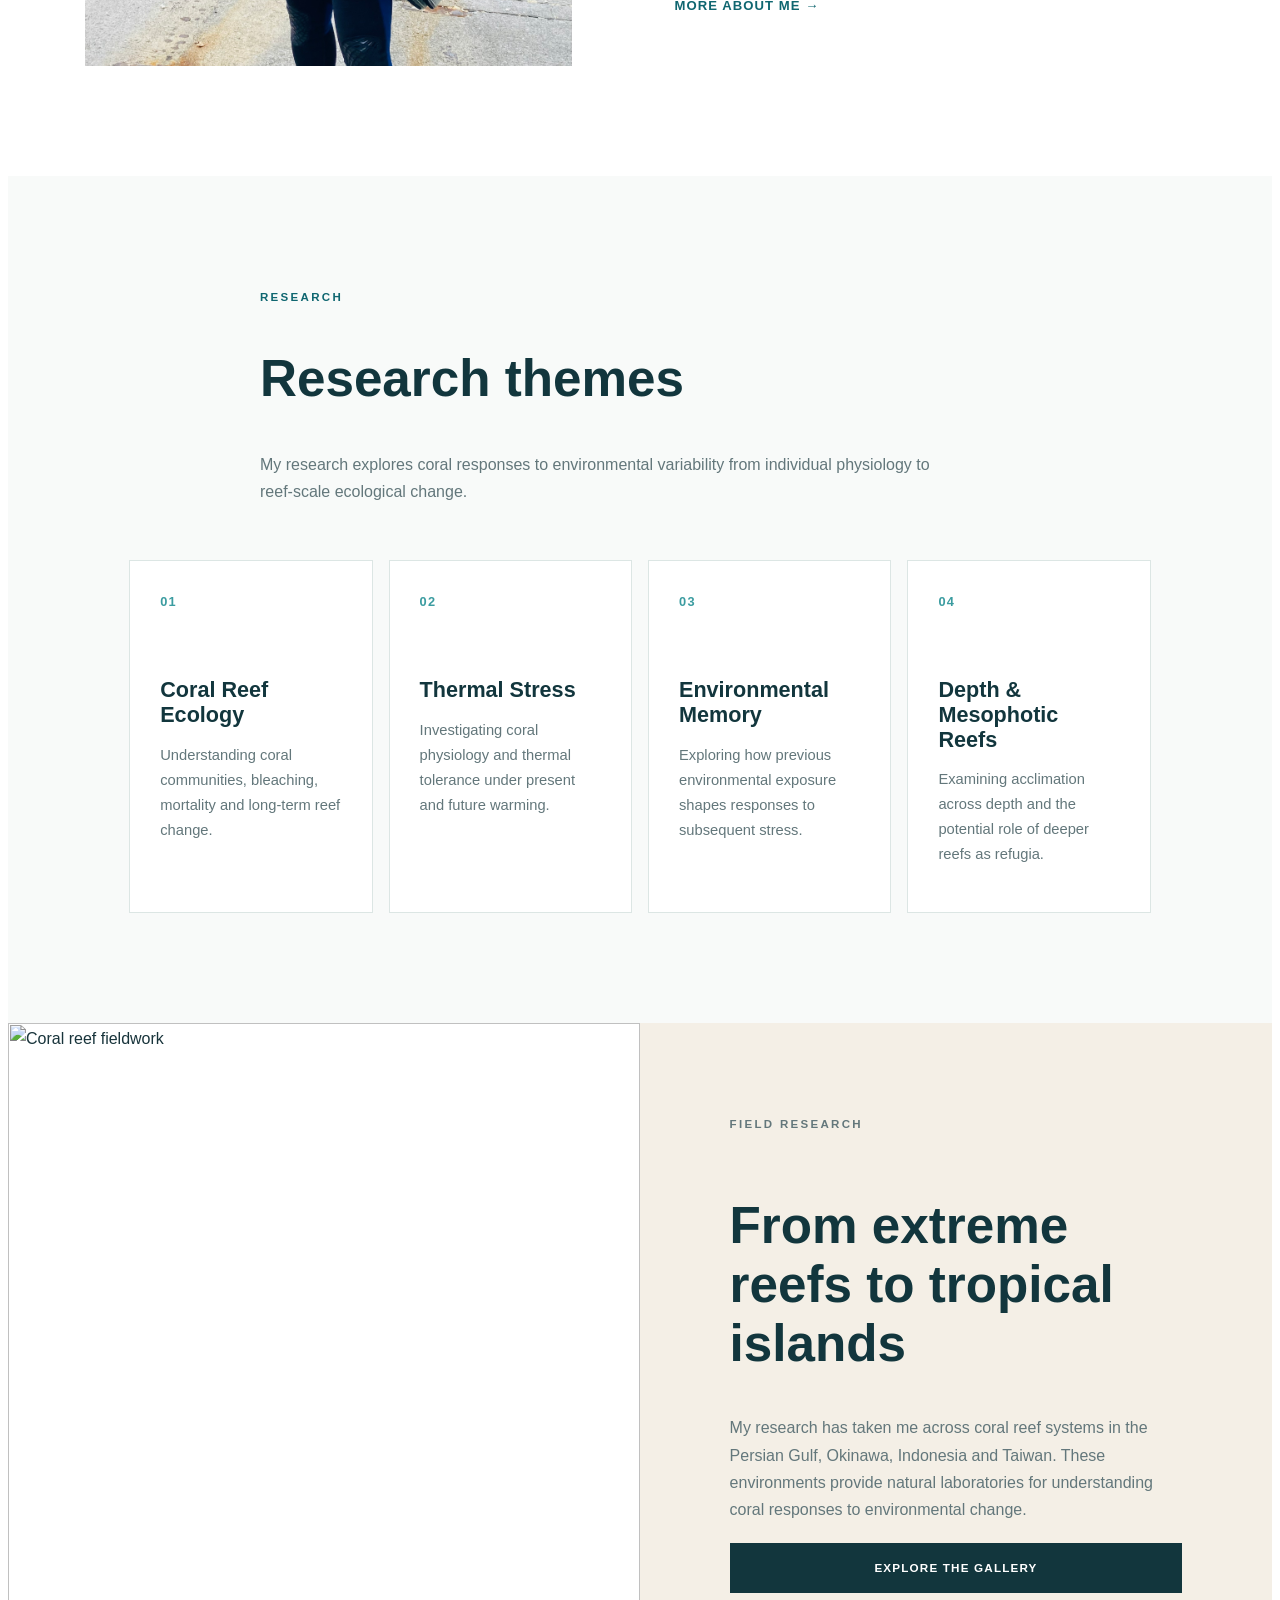
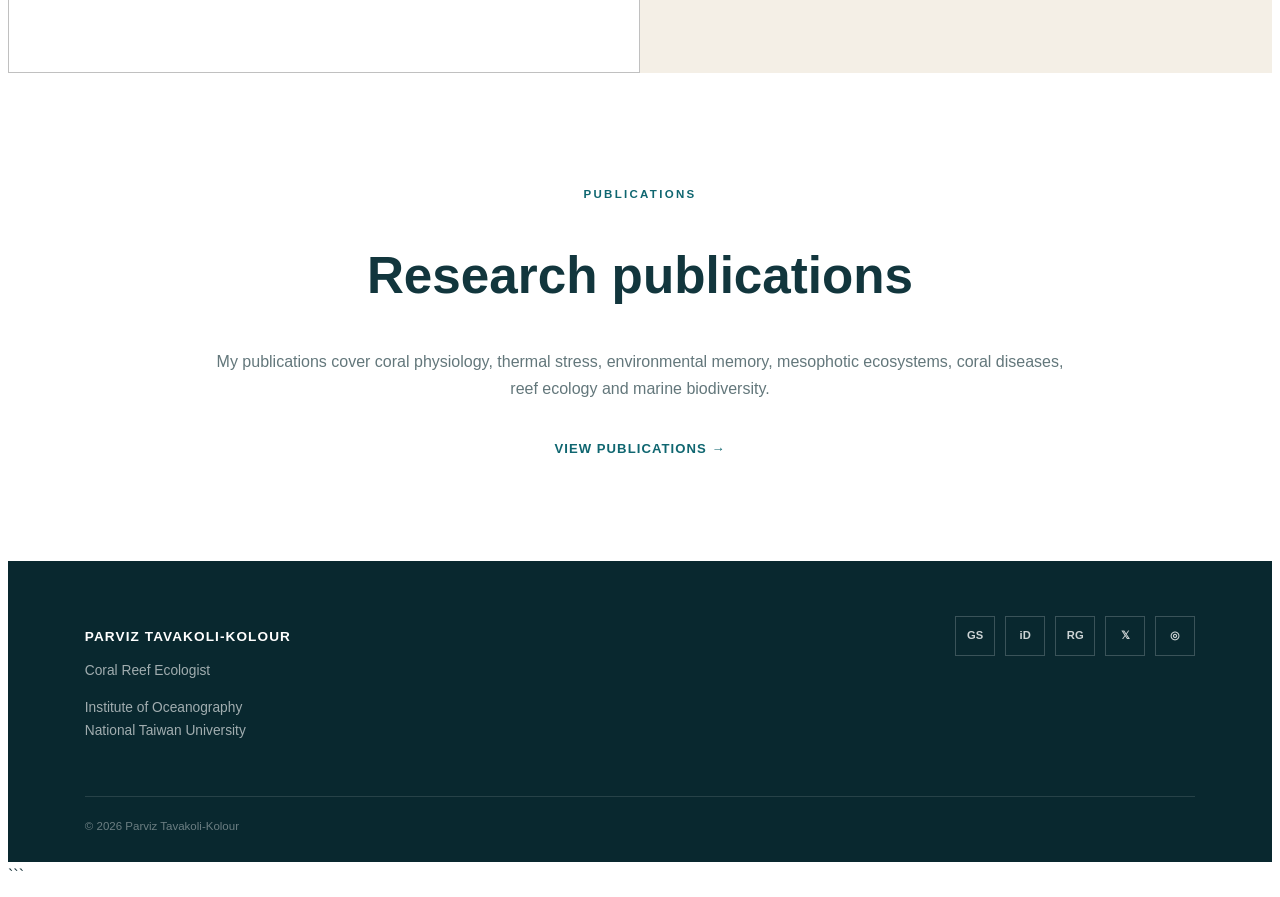
==== commit 20ab7436: "Update index.html" ====
--- a/index.html
+++ b/index.html
@@ -140,7 +140,7 @@
     <section class="intro-section section">
 
         <div class="intro-image image-frame">
-            <img src="images/profile.jpg"
+            <img src="image/profile.jpg"
                  alt="Parviz Tavakoli-Kolour"
                  loading="lazy">
         </div>
@@ -278,7 +278,7 @@
     <section class="field-section">
 
         <div class="field-image">
-            <img src="images/fieldwork.jpg"
+            <img src="image/fieldwork.jpg"
                  alt="Coral reef fieldwork"
                  loading="lazy">
         </div>
--- a/css/style.css
+++ b/css/style.css
@@ -1,6 +1,7 @@
+```css
 /* =========================================================
    PARVIZ TAVAKOLI-KOLOUR
-   FINAL STABLE WEBSITE STYLE
+   CORAL REEF ECOLOGY WEBSITE
    ========================================================= */
 
 
@@ -19,33 +20,24 @@
 }
 
 body {
-
-    width: 100%;
-    min-height: 100%;
-
-    margin: 0;
-    padding: 0;
-
     font-family:
+        Inter,
         -apple-system,
         BlinkMacSystemFont,
         "Segoe UI",
+        Roboto,
         Helvetica,
         Arial,
         sans-serif;
 
-    background: #f7f8f6;
-
-    color: #182525;
-
+    color: #18343b;
+    background: #ffffff;
     line-height: 1.7;
-
-    overflow-x: hidden;
 }
 
 img {
     display: block;
-    max-width: 100%;
+    width: 100%;
 }
 
 a {
@@ -54,130 +46,115 @@
 }
 
 button {
-    font-family: inherit;
+    font: inherit;
+}
+
+section[id] {
+    scroll-margin-top: 100px;
+}
+
+
+/* =========================================================
+   VARIABLES
+   ========================================================= */
+
+:root {
+
+    --navy: #12363d;
+    --deep: #09282f;
+    --teal: #0f6670;
+    --aqua: #3b9ca0;
+
+    --sand: #f4efe6;
+    --off-white: #f8faf9;
+    --white: #ffffff;
+
+    --text: #18343b;
+    --muted: #63777b;
+    --line: #dce6e4;
+
+    --max-width: 1180px;
+
+    --shadow:
+        0 15px 45px rgba(9, 40, 47, 0.08);
+
+    --transition:
+        0.25s ease;
+}
+
+
+/* =========================================================
+   GLOBAL LAYOUT
+   ========================================================= */
+
+.section {
+    padding: 100px max(6vw, 24px);
+}
+
+.section-light {
+    background: var(--off-white);
+}
+
+.section-heading {
+    max-width: 760px;
+    margin-bottom: 55px;
+}
+
+.section-heading > p:last-child {
+    margin-top: 18px;
+    color: var(--muted);
+    max-width: 680px;
+}
+
+.section-label {
+    color: var(--teal);
+    font-size: 0.72rem;
+    font-weight: 800;
+    letter-spacing: 0.2em;
+    text-transform: uppercase;
+    margin-bottom: 15px;
 }
 
 h1,
 h2,
-h3,
-h4 {
+h3 {
+    color: var(--navy);
     line-height: 1.15;
-    color: #102c35;
+    font-weight: 650;
+}
+
+h1 {
+    font-size: clamp(3rem, 7vw, 6.8rem);
+}
+
+h2 {
+    font-size: clamp(2rem, 4vw, 3.6rem);
+}
+
+h3 {
+    font-size: 1.35rem;
 }
 
 p {
-    color: #687676;
-}
-
-
-/* =========================================================
-   VARIABLES
-   ========================================================= */
-
-:root {
-
-    --navy: #102c35;
-    --navy-dark: #081d24;
-
-    --teal: #0d6870;
-    --teal-light: #dceff0;
-
-    --sand: #e8dfcf;
-
-    --cream: #f7f8f6;
-    --white: #ffffff;
-
-    --text: #182525;
-    --muted: #687676;
-
-    --line: #dce2df;
-
-    --max-width: 1180px;
-    --nav-width: 1280px;
-
-    --header-height: 78px;
-
-    --shadow:
-        0 16px 45px rgba(10, 35, 40, 0.08);
-}
-
-
-/* =========================================================
-   COMMON CONTAINER
-   ========================================================= */
-
-.container {
-
-    width:
-        min(
-            var(--max-width),
-            calc(100% - 48px)
-        );
-
-    max-width:
-        var(--max-width);
-
-    margin-left:
-        auto;
-
-    margin-right:
-        auto;
-}
-
-
-/* =========================================================
-   LABELS
-   ========================================================= */
-
-.section-label {
-
-    margin-bottom:
-        14px;
-
-    color:
-        var(--teal);
-
-    font-size:
-        0.74rem;
-
-    font-weight:
-        800;
-
-    letter-spacing:
-        0.18em;
-
-    text-transform:
-        uppercase;
-}
-
+    color: var(--text);
+    font-size: 1rem;
+}
 
 .text-link {
-
-    display:
-        inline-block;
-
-    margin-top:
-        22px;
-
-    color:
-        var(--teal);
-
-    font-size:
-        0.82rem;
-
-    font-weight:
-        800;
-
-    letter-spacing:
-        0.08em;
-
-    transition:
-        transform 0.25s ease;
+    display: inline-block;
+    margin-top: 20px;
+
+    color: var(--teal);
+
+    font-size: 0.82rem;
+    font-weight: 800;
+    letter-spacing: 0.08em;
+
+    transition: var(--transition);
 }
 
 .text-link:hover {
-    transform:
-        translateX(5px);
+    transform: translateX(5px);
 }
 
 
@@ -186,278 +163,160 @@
    ========================================================= */
 
 .site-header {
-
-    position:
-        sticky;
-
-    top:
-        0;
-
-    z-index:
-        1000;
-
-    width:
-        100%;
-
-    height:
-        var(--header-height);
-
-    background:
-        rgba(255,255,255,0.97);
-
-    border-bottom:
-        1px solid rgba(16,44,53,0.08);
-
-    backdrop-filter:
-        blur(12px);
-}
-
+    position: sticky;
+    top: 0;
+    z-index: 1000;
+
+    background: rgba(255, 255, 255, 0.96);
+
+    border-bottom: 1px solid rgba(18, 54, 61, 0.08);
+
+    backdrop-filter: blur(14px);
+}
 
 .nav-container {
-
-    width:
-        min(
-            var(--nav-width),
-            calc(100% - 48px)
-        );
-
-    height:
-        100%;
-
-    margin:
-        0 auto;
-
-    display:
-        flex;
-
-    align-items:
-        center;
-
-    justify-content:
-        space-between;
-
-    gap:
-        30px;
-}
-
+    width: min(var(--max-width), 92%);
+    margin: auto;
+
+    min-height: 78px;
+
+    display: flex;
+    align-items: center;
+    justify-content: space-between;
+
+    gap: 30px;
+}
 
 .site-name {
-
-    flex-shrink:
-        0;
-
-    color:
-        var(--navy);
-
-    font-size:
-        0.82rem;
-
-    font-weight:
-        900;
-
-    letter-spacing:
-        0.08em;
-
-    white-space:
-        nowrap;
-}
-
-
-/* =========================================================
-   NAVIGATION
-   ========================================================= */
+    flex-shrink: 0;
+
+    color: var(--navy);
+
+    font-size: 0.82rem;
+    font-weight: 850;
+    letter-spacing: 0.08em;
+}
 
 .main-nav {
-
-    display:
-        flex;
-
-    align-items:
-        center;
-
-    justify-content:
-        flex-end;
-
-    gap:
-        26px;
-
-    min-width:
-        0;
-}
-
+    display: flex;
+    align-items: center;
+    gap: 26px;
+}
 
 .main-nav > a,
 .dropdown > a {
-
-    position:
-        relative;
-
-    display:
-        inline-flex;
-
-    align-items:
-        center;
-
-    padding:
-        29px 0;
-
-    color:
-        var(--navy);
-
-    font-size:
-        0.72rem;
-
-    font-weight:
-        800;
-
-    letter-spacing:
-        0.1em;
-
-    white-space:
-        nowrap;
-}
-
+    position: relative;
+
+    color: var(--navy);
+
+    font-size: 0.72rem;
+    font-weight: 800;
+    letter-spacing: 0.1em;
+}
 
 .main-nav > a::after,
 .dropdown > a::after {
-
-    content:
-        "";
-
-    position:
-        absolute;
-
-    left:
-        0;
-
-    bottom:
-        21px;
-
-    width:
-        0;
-
-    height:
-        2px;
-
-    background:
-        var(--teal);
-
-    transition:
-        width 0.25s ease;
-}
-
+    content: "";
+
+    position: absolute;
+    left: 0;
+    bottom: -8px;
+
+    width: 0;
+    height: 2px;
+
+    background: var(--teal);
+
+    transition: var(--transition);
+}
 
 .main-nav > a:hover::after,
-.dropdown:hover > a::after {
-    width:
-        100%;
-}
-
+.dropdown > a:hover::after {
+    width: 100%;
+}
 
 .dropdown {
-    position:
-        relative;
-}
-
-
-.dropdown > a span {
-
-    margin-left:
-        4px;
-
-    font-size:
-        0.7rem;
-}
-
+    position: relative;
+}
+
+.arrow {
+    margin-left: 4px;
+    font-size: 0.8rem;
+}
 
 .dropdown-menu {
-
-    position:
-        absolute;
-
-    top:
-        calc(100% - 4px);
-
-    left:
-        50%;
-
-    min-width:
-        235px;
-
-    padding:
-        10px 0;
-
-    background:
-        white;
-
-    border:
-        1px solid var(--line);
-
-    box-shadow:
-        var(--shadow);
-
-    opacity:
-        0;
-
-    visibility:
-        hidden;
-
-    transform:
-        translate(-50%, 8px);
-
-    transition:
-        opacity 0.2s ease,
-        visibility 0.2s ease,
-        transform 0.2s ease;
-}
-
+    position: absolute;
+
+    top: calc(100% + 18px);
+    left: -18px;
+
+    min-width: 245px;
+
+    padding: 12px;
+
+    background: white;
+
+    border: 1px solid var(--line);
+
+    box-shadow: var(--shadow);
+
+    opacity: 0;
+    visibility: hidden;
+
+    transform: translateY(8px);
+
+    transition: var(--transition);
+}
 
 .dropdown:hover .dropdown-menu,
 .dropdown:focus-within .dropdown-menu {
-
-    opacity:
-        1;
-
-    visibility:
-        visible;
-
-    transform:
-        translate(-50%, 0);
-}
-
+    opacity: 1;
+    visibility: visible;
+    transform: translateY(0);
+}
 
 .dropdown-menu a {
-
-    display:
-        block;
-
-    padding:
-        11px 20px;
-
-    color:
-        var(--navy);
-
-    font-size:
-        0.75rem;
-
-    font-weight:
-        700;
-
-    transition:
-        0.2s ease;
-}
-
+    display: block;
+
+    padding: 11px 13px;
+
+    color: var(--text);
+
+    font-size: 0.78rem;
+
+    border-radius: 3px;
+
+    transition: var(--transition);
+}
 
 .dropdown-menu a:hover {
-
-    background:
-        var(--teal-light);
-
-    color:
-        var(--teal);
-
-    padding-left:
-        25px;
+    color: var(--teal);
+    background: var(--off-white);
+}
+
+.menu-toggle {
+    display: none;
+
+    width: 42px;
+    height: 42px;
+
+    background: none;
+    border: 0;
+
+    cursor: pointer;
+}
+
+.menu-toggle span {
+    display: block;
+
+    width: 25px;
+    height: 2px;
+
+    margin: 5px auto;
+
+    background: var(--navy);
+
+    transition: var(--transition);
 }
 
 
@@ -466,1488 +325,920 @@
    ========================================================= */
 
 .hero {
-
-    position:
-        relative;
-
-    width:
-        100%;
-
-    min-height:
-        calc(100vh - var(--header-height));
-
-    overflow:
-        hidden;
-
-    display:
-        flex;
-
-    align-items:
-        center;
-
-    background:
-        var(--navy);
-}
-
-
-.hero-image {
-
-    position:
-        absolute;
-
-    inset:
-        0;
-
-    width:
-        100%;
-
-    height:
-        100%;
-
-    object-fit:
-        cover;
-
-    object-position:
-        center;
-
-    z-index:
-        0;
-}
-
+    position: relative;
+
+    min-height: calc(100vh - 78px);
+
+    display: flex;
+    align-items: center;
+
+    background-image:
+        linear-gradient(
+            90deg,
+            rgba(6, 34, 40, 0.82),
+            rgba(6, 34, 40, 0.35)
+        ),
+        url("../image/hero.jpg");
+
+    background-size: cover;
+    background-position: center;
+}
 
 .hero-overlay {
-
-    position:
-        absolute;
-
-    inset:
-        0;
+    position: absolute;
+    inset: 0;
+}
+
+.hero-content {
+    position: relative;
+    z-index: 2;
+
+    width: min(var(--max-width), 92%);
+
+    margin: auto;
+
+    padding: 100px 0;
+
+    color: white;
+}
+
+.hero-kicker {
+    color: rgba(255,255,255,0.85);
+
+    font-size: 0.74rem;
+    font-weight: 800;
+    letter-spacing: 0.2em;
+
+    margin-bottom: 22px;
+}
+
+.hero h1 {
+    color: white;
+
+    font-size: clamp(3.3rem, 8vw, 7.8rem);
+
+    letter-spacing: -0.04em;
+}
+
+.hero-position {
+    margin-top: 28px;
+
+    color: white;
+
+    font-size: 1.3rem;
+    font-weight: 500;
+}
+
+.hero-affiliation {
+    margin-top: 5px;
+
+    color: rgba(255,255,255,0.8);
+}
+
+.hero-buttons {
+    display: flex;
+    flex-wrap: wrap;
+    gap: 12px;
+
+    margin-top: 35px;
+}
+
+
+/* =========================================================
+   BUTTONS
+   ========================================================= */
+
+.button {
+    display: inline-flex;
+
+    align-items: center;
+    justify-content: center;
+
+    min-height: 48px;
+
+    padding: 0 24px;
+
+    border: 1px solid transparent;
+
+    font-size: 0.73rem;
+    font-weight: 800;
+    letter-spacing: 0.1em;
+
+    transition: var(--transition);
+}
+
+.button-light {
+    color: var(--navy);
+    background: white;
+}
+
+.button-light:hover {
+    background: var(--sand);
+    transform: translateY(-2px);
+}
+
+.button-outline {
+    color: white;
+    border-color: rgba(255,255,255,0.7);
+}
+
+.button-outline:hover {
+    color: var(--navy);
+    background: white;
+}
+
+.button-dark {
+    color: white;
+    background: var(--navy);
+}
+
+.button-dark:hover {
+    background: var(--teal);
+    transform: translateY(-2px);
+}
+
+.button-small {
+    display: inline-flex;
+
+    padding: 8px 14px;
+
+    color: var(--teal);
+
+    border: 1px solid var(--line);
+
+    font-size: 0.68rem;
+    font-weight: 800;
+    letter-spacing: 0.08em;
+
+    transition: var(--transition);
+}
+
+.button-small:hover {
+    color: white;
+    background: var(--teal);
+}
+
+
+/* =========================================================
+   INTRO
+   ========================================================= */
+
+.intro-section {
+    width: min(var(--max-width), 92%);
+    margin: auto;
+
+    padding-top: 110px;
+    padding-bottom: 110px;
+
+    display: grid;
+
+    grid-template-columns:
+        minmax(300px, 0.85fr)
+        minmax(320px, 1fr);
+
+    gap: clamp(50px, 8vw, 110px);
+
+    align-items: center;
+}
+
+.intro-image {
+    overflow: hidden;
+}
+
+.image-frame {
+    position: relative;
+}
+
+.image-frame::after {
+    content: "";
+
+    position: absolute;
+
+    left: 20px;
+    bottom: 20px;
+
+    width: 100%;
+    height: 100%;
+
+    border: 1px solid rgba(15,102,112,0.3);
+
+    z-index: -1;
+}
+
+.intro-image img {
+    aspect-ratio: 4 / 5;
+    object-fit: cover;
+}
+
+.intro-text h2 {
+    margin-bottom: 24px;
+}
+
+.intro-text p {
+    color: var(--muted);
+
+    margin-bottom: 15px;
+}
+
+
+/* =========================================================
+   RESEARCH CARDS
+   ========================================================= */
+
+.research-home {
+    padding-top: 100px;
+    padding-bottom: 110px;
+}
+
+.research-home .section-heading,
+.research-grid {
+    width: min(var(--max-width), 92%);
+    margin-left: auto;
+    margin-right: auto;
+}
+
+.research-grid {
+    display: grid;
+
+    grid-template-columns: repeat(4, 1fr);
+
+    gap: 16px;
+}
+
+.research-card {
+    position: relative;
+
+    min-height: 280px;
+
+    padding: 30px;
+
+    background: white;
+
+    border: 1px solid var(--line);
+
+    transition: var(--transition);
+}
+
+.research-card:hover {
+    transform: translateY(-7px);
+    border-color: var(--aqua);
+    box-shadow: var(--shadow);
+}
+
+.card-number {
+    display: block;
+
+    margin-bottom: 65px;
+
+    color: var(--aqua);
+
+    font-size: 0.8rem;
+    font-weight: 800;
+    letter-spacing: 0.1em;
+}
+
+.research-card h3 {
+    margin-bottom: 12px;
+}
+
+.research-card p {
+    color: var(--muted);
+    font-size: 0.92rem;
+}
+
+
+/* =========================================================
+   FIELDWORK
+   ========================================================= */
+
+.field-section {
+    display: grid;
+
+    grid-template-columns: 1fr 1fr;
+
+    min-height: 600px;
+}
+
+.field-image {
+    overflow: hidden;
+}
+
+.field-image img {
+    width: 100%;
+    height: 100%;
+    object-fit: cover;
+
+    min-height: 500px;
+}
+
+.field-content {
+    display: flex;
+    flex-direction: column;
+    justify-content: center;
+
+    padding: 80px clamp(30px, 7vw, 100px);
+
+    background: var(--sand);
+}
+
+.field-content h2 {
+    margin-bottom: 25px;
+}
+
+.field-content p {
+    max-width: 550px;
+
+    color: var(--muted);
+
+    margin-bottom: 20px;
+}
+
+
+/* =========================================================
+   PUBLICATION HOME
+   ========================================================= */
+
+.publication-home {
+    width: min(850px, 92%);
+    margin: auto;
+
+    text-align: center;
+}
+
+.publication-home p:not(.section-label) {
+    color: var(--muted);
+
+    margin-top: 20px;
+}
+
+
+/* =========================================================
+   PAGE HERO
+   ========================================================= */
+
+.page-hero {
+    min-height: 390px;
+
+    display: flex;
+    align-items: flex-end;
+
+    padding: 80px max(6vw, 24px);
 
     background:
         linear-gradient(
-            90deg,
-            rgba(5,28,35,0.92) 0%,
-            rgba(5,28,35,0.68) 48%,
-            rgba(5,28,35,0.18) 100%
+            120deg,
+            var(--deep),
+            var(--teal)
         );
-
-    z-index:
-        1;
-}
-
-
-.hero-content {
-
-    position:
-        relative;
-
-    z-index:
-        2;
-
-    width:
-        min(
-            var(--max-width),
-            calc(100% - 48px)
-        );
-
-    margin:
-        0 auto;
-
-    padding:
-        100px 0;
-}
-
-
-.hero-kicker {
-
-    margin-bottom:
-        22px;
-
-    color:
-        rgba(255,255,255,0.82);
-
-    font-size:
-        0.75rem;
-
-    font-weight:
-        800;
-
-    letter-spacing:
-        0.2em;
-}
-
-
-.hero h1 {
-
-    max-width:
-        850px;
-
-    color:
-        white;
-
-    font-size:
-        clamp(3.2rem, 7vw, 6.8rem);
-
-    font-weight:
-        800;
-
-    line-height:
-        0.98;
-
-    letter-spacing:
-        -0.045em;
-}
-
-
-.hero-position {
-
-    margin-top:
-        28px;
-
-    color:
-        white;
-
-    font-size:
-        1.25rem;
-
-    font-weight:
-        600;
-}
-
-
-.hero-affiliation {
-
-    margin-top:
-        6px;
-
-    color:
-        rgba(255,255,255,0.78);
-
-    font-size:
-        0.95rem;
-}
-
-
-/* =========================================================
-   BUTTONS
-   ========================================================= */
-
-.hero-buttons {
-
-    display:
-        flex;
-
-    flex-wrap:
-        wrap;
-
-    gap:
-        13px;
-
-    margin-top:
-        32px;
-}
-
-
-.button {
-
-    display:
-        inline-flex;
-
-    align-items:
-        center;
-
-    justify-content:
-        center;
-
-    min-height:
-        48px;
-
-    padding:
-        0 22px;
-
-    font-size:
-        0.73rem;
-
-    font-weight:
-        900;
-
-    letter-spacing:
-        0.1em;
-
-    transition:
-        transform 0.2s ease,
-        background 0.2s ease,
-        color 0.2s ease;
-}
-
-
-.button:hover {
-    transform:
-        translateY(-2px);
-}
-
-
-.button-light {
-
-    background:
-        white;
-
-    color:
-        var(--navy);
-}
-
-
-.button-outline {
-
-    border:
-        1px solid rgba(255,255,255,0.65);
-
-    color:
-        white;
-}
-
-
-.button-outline:hover {
-
-    background:
-        white;
-
-    color:
-        var(--navy);
-}
-
-
-.button-dark {
-
-    background:
-        var(--navy);
-
-    color:
-        white;
-}
-
-
-.button-dark:hover {
-    background:
-        var(--teal);
-}
-
-
-/* =========================================================
-   ABOUT SECTION
-   ========================================================= */
-
-.intro-section {
-
-    width:
-        min(
-            var(--max-width),
-            calc(100% - 48px)
-        );
-
-    margin:
-        0 auto;
-
-    padding:
-        110px 0;
-
-    display:
-        grid;
+}
+
+.page-hero-content {
+    width: min(var(--max-width), 100%);
+    margin: auto;
+}
+
+.page-hero .section-label {
+    color: #8ed4d5;
+}
+
+.page-hero h1 {
+    max-width: 850px;
+
+    color: white;
+
+    font-size: clamp(2.8rem, 6vw, 5.8rem);
+}
+
+.page-hero p:last-child {
+    max-width: 650px;
+
+    margin-top: 20px;
+
+    color: rgba(255,255,255,0.78);
+}
+
+
+/* =========================================================
+   ABOUT
+   ========================================================= */
+
+.content-section {
+    max-width: 1250px;
+    margin: auto;
+}
+
+.two-column {
+    display: grid;
 
     grid-template-columns:
-        minmax(300px, 0.9fr)
-        minmax(0, 1.1fr);
-
-    gap:
-        80px;
-
-    align-items:
-        center;
-}
-
-
-.intro-image {
-
-    position:
-        relative;
-
-    width:
-        100%;
-
-    max-width:
-        520px;
-}
-
-
-.intro-image::after {
-
-    content:
-        "";
-
-    position:
-        absolute;
-
-    right:
-        -18px;
-
-    bottom:
-        -18px;
-
-    width:
-        45%;
-
-    height:
-        45%;
-
-    border-right:
-        2px solid var(--teal);
-
-    border-bottom:
-        2px solid var(--teal);
-
-    pointer-events:
-        none;
-}
-
-
-.intro-image img {
-
-    position:
-        relative;
-
-    z-index:
-        2;
-
-    width:
-        100%;
-
-    aspect-ratio:
-        4 / 5;
-
-    object-fit:
-        cover;
-
-    object-position:
-        center;
-
-    background:
-        #e6ecea;
-}
-
-
-.intro-text {
-    min-width:
-        0;
-}
-
-
-.intro-text h2 {
-
-    max-width:
-        700px;
-
-    font-size:
-        clamp(2.2rem,4vw,4rem);
-
-    letter-spacing:
-        -0.035em;
-}
-
-
-.intro-text p:not(.section-label) {
-
-    max-width:
-        680px;
-
-    margin-top:
-        24px;
-
-    font-size:
-        1.03rem;
-}
-
-
-/* =========================================================
-   RESEARCH HOME
-   ========================================================= */
-
-.research-home {
-
-    width:
-        100%;
-
-    padding:
-        105px 0;
-
-    background:
-        var(--navy);
-}
-
-
-.section-heading {
-
-    width:
-        min(
-            var(--max-width),
-            calc(100% - 48px)
-        );
-
-    margin:
-        0 auto 45px;
-}
-
-
-.research-home .section-label {
-    color:
-        #76c7ca;
-}
-
-
-.research-home h2 {
-
-    color:
-        white;
-
-    font-size:
-        clamp(2.2rem,4vw,3.8rem);
-}
-
-
-.research-home .section-heading > p:not(.section-label) {
-
-    max-width:
-        700px;
-
-    margin-top:
-        18px;
-
-    color:
-        rgba(255,255,255,0.67);
-}
-
-
-.research-grid {
-
-    width:
-        min(
-            var(--max-width),
-            calc(100% - 48px)
-        );
-
-    margin:
-        0 auto;
-
-    display:
-        grid;
-
-    grid-template-columns:
-        repeat(4,minmax(0,1fr));
-}
-
-
-.research-card {
-
-    min-height:
-        310px;
-
-    padding:
-        35px 28px;
-
-    border:
-        1px solid rgba(255,255,255,0.12);
-
-    border-right:
-        0;
-
-    transition:
-        background 0.25s ease,
-        transform 0.25s ease;
-}
-
-
-.research-card:last-child {
-    border-right:
-        1px solid rgba(255,255,255,0.12);
-}
-
-
-.research-card:hover {
-
-    background:
-        rgba(255,255,255,0.06);
-
-    transform:
-        translateY(-7px);
-}
-
-
-.card-number {
-
-    margin-bottom:
-        55px;
-
-    color:
-        #70c5c8;
-
-    font-size:
-        0.8rem;
-
-    font-weight:
-        900;
-
-    letter-spacing:
-        0.1em;
-}
-
-
-.research-card h3 {
-
-    color:
-        white;
-
-    font-size:
-        1.35rem;
-}
-
-
-.research-card p {
-
-    margin-top:
-        14px;
-
-    color:
-        rgba(255,255,255,0.60);
-
-    font-size:
-        0.92rem;
-}
-
-
-/* =========================================================
-   FIELDWORK
-   ========================================================= */
-
-.field-section {
-
-    width:
-        100%;
-
-    min-height:
-        540px;
-
-    display:
-        grid;
-
-    grid-template-columns:
-        1fr 1fr;
-
-    background:
-        var(--sand);
-}
-
-
-.field-image {
-
-    min-height:
-        540px;
-
-    overflow:
-        hidden;
-}
-
-
-.field-image img {
-
-    width:
-        100%;
-
-    height:
-        100%;
-
-    object-fit:
-        cover;
-
-    object-position:
-        center;
-}
-
-
-.field-content {
-
-    display:
-        flex;
-
-    flex-direction:
-        column;
-
-    justify-content:
-        center;
-
-    padding:
-        70px clamp(40px,7vw,100px);
-}
-
-
-.field-content h2 {
-
-    max-width:
-        650px;
-
-    font-size:
-        clamp(2.3rem,4vw,4rem);
-}
-
-
-.field-content p:not(.section-label) {
-
-    max-width:
-        560px;
-
-    margin-top:
-        22px;
-}
-
-
-/* =========================================================
-   PUBLICATION HOME
-   ========================================================= */
-
-.publication-home {
-
-    width:
-        min(
-            var(--max-width),
-            calc(100% - 48px)
-        );
-
-    margin:
-        0 auto;
-
-    padding:
-        110px 0;
-}
-
-
-.publication-home h2 {
-
-    max-width:
-        750px;
-
-    font-size:
-        clamp(2.3rem,4vw,4rem);
-}
-
-
-.publication-home p:not(.section-label) {
-
-    max-width:
-        650px;
-
-    margin-top:
-        20px;
-}
-
-
-/* =========================================================
-   PAGE HERO
-   ========================================================= */
-
-.page-hero {
-
-    width:
-        100%;
-
-    padding:
-        110px 0 85px;
-
-    background:
-        var(--navy);
-}
-
-
-.page-hero .section-label {
-    color:
-        #76c7ca;
-}
-
-
-.page-hero h1 {
-
-    color:
-        white;
-
-    font-size:
-        clamp(3rem,6vw,5.5rem);
-
-    letter-spacing:
-        -0.04em;
-}
-
-
-.page-hero p:not(.section-label) {
-
-    max-width:
-        720px;
-
-    margin-top:
-        22px;
-
-    color:
-        rgba(255,255,255,0.70);
-
-    font-size:
-        1.05rem;
-}
-
-
-/* =========================================================
-   PUBLICATION CONTROLS
-   ========================================================= */
-
-.publication-controls {
-
-    width:
-        100%;
-
-    position:
-        sticky;
-
-    top:
-        var(--header-height);
-
-    z-index:
-        50;
-
-    padding:
-        20px 0;
-
-    background:
-        rgba(247,248,246,0.97);
-
-    border-bottom:
-        1px solid var(--line);
-
-    backdrop-filter:
-        blur(12px);
-}
-
-
-.publication-controls-inner {
-
-    width:
-        min(
-            var(--max-width),
-            calc(100% - 48px)
-        );
-
-    margin:
-        0 auto;
-
-    display:
-        flex;
-
-    align-items:
-        center;
-
-    justify-content:
-        flex-start;
-}
-
-
-.publication-filter {
-
-    display:
-        flex;
-
-    flex-wrap:
-        wrap;
-
-    gap:
-        8px;
-}
-
+        minmax(300px, 0.8fr)
+        minmax(320px, 1.2fr);
+
+    gap: 90px;
+
+    align-items: center;
+}
+
+.content-image img {
+    aspect-ratio: 4 / 5;
+    object-fit: cover;
+}
+
+.two-column h2 {
+    margin-bottom: 25px;
+}
+
+.two-column p {
+    color: var(--muted);
+    margin-bottom: 16px;
+}
+
+.timeline {
+    max-width: 900px;
+}
+
+.timeline-item {
+    display: grid;
+
+    grid-template-columns: 130px 1fr;
+
+    gap: 40px;
+
+    padding: 30px 0;
+
+    border-top: 1px solid var(--line);
+}
+
+.timeline-year {
+    color: var(--teal);
+
+    font-weight: 800;
+}
+
+.timeline-item p {
+    color: var(--muted);
+}
+
+.experience-grid {
+    display: grid;
+
+    grid-template-columns: repeat(2, 1fr);
+
+    gap: 20px;
+}
+
+.experience-card {
+    padding: 35px;
+
+    border: 1px solid var(--line);
+}
+
+.experience-date {
+    display: block;
+
+    margin-bottom: 20px;
+
+    color: var(--teal);
+
+    font-size: 0.75rem;
+    font-weight: 800;
+    letter-spacing: 0.1em;
+}
+
+.experience-card h3 {
+    margin-bottom: 12px;
+}
+
+.institution {
+    color: var(--navy) !important;
+    font-weight: 600;
+}
+
+.experience-card p:last-child {
+    color: var(--muted);
+}
+
+.quote-section {
+    padding: 100px 24px;
+
+    background: var(--navy);
+}
+
+.quote-section > div {
+    width: min(850px, 92%);
+    margin: auto;
+}
+
+.quote-section p {
+    color: white;
+
+    font-size: clamp(1.7rem, 3vw, 2.7rem);
+    line-height: 1.35;
+}
+
+
+/* =========================================================
+   RESEARCH PAGE
+   ========================================================= */
+
+.research-intro {
+    width: min(1000px, 92%);
+    margin: auto;
+}
+
+.research-detail {
+    display: grid;
+
+    grid-template-columns: 120px 1fr;
+
+    gap: 50px;
+
+    max-width: 1100px;
+    margin: auto;
+}
+
+.research-number {
+    color: var(--aqua);
+
+    font-size: 1rem;
+    font-weight: 850;
+    letter-spacing: 0.1em;
+}
+
+.research-detail-content {
+    max-width: 850px;
+}
+
+.research-detail-content h2 {
+    margin-bottom: 25px;
+}
+
+.research-detail-content > p:not(.section-label) {
+    color: var(--muted);
+    margin-bottom: 18px;
+}
+
+.method-grid {
+    display: grid;
+
+    grid-template-columns: repeat(2, 1fr);
+
+    gap: 15px;
+
+    margin-top: 35px;
+}
+
+.method-grid > div {
+    padding: 25px;
+
+    background: white;
+
+    border: 1px solid var(--line);
+}
+
+.method-grid h3 {
+    margin-bottom: 8px;
+}
+
+.method-grid p {
+    color: var(--muted);
+    font-size: 0.9rem;
+}
+
+
+/* =========================================================
+   PUBLICATIONS
+   ========================================================= */
+
+.publications-section,
+.full-publications,
+.assessment-section {
+    max-width: 1250px;
+    margin: auto;
+}
+
+.publication-list {
+    display: flex;
+    flex-direction: column;
+
+    gap: 24px;
+}
+
+.publication-card {
+    display: grid;
+
+    grid-template-columns: 310px 1fr;
+
+    min-height: 280px;
+
+    background: white;
+
+    border: 1px solid var(--line);
+
+    overflow: hidden;
+
+    transition: var(--transition);
+}
+
+.publication-card:hover {
+    box-shadow: var(--shadow);
+    transform: translateY(-3px);
+}
+
+.publication-image {
+    min-height: 280px;
+
+    overflow: hidden;
+}
+
+.publication-image img {
+    width: 100%;
+    height: 100%;
+
+    object-fit: cover;
+
+    transition: transform 0.5s ease;
+}
+
+.publication-card:hover .publication-image img {
+    transform: scale(1.04);
+}
+
+.publication-content {
+    padding: 35px 40px;
+}
+
+.publication-year {
+    display: inline-block;
+
+    margin-bottom: 12px;
+
+    color: var(--teal);
+
+    font-size: 0.72rem;
+    font-weight: 850;
+    letter-spacing: 0.1em;
+}
+
+.publication-content h3 {
+    margin-bottom: 12px;
+
+    font-size: 1.55rem;
+    line-height: 1.3;
+}
+
+.publication-authors {
+    margin-bottom: 3px;
+
+    color: var(--text);
+    font-size: 0.88rem;
+}
+
+.publication-journal {
+    margin-bottom: 15px;
+
+    color: var(--teal);
+    font-size: 0.88rem;
+    font-weight: 700;
+}
+
+.publication-content > p:not(.publication-authors):not(.publication-journal) {
+    color: var(--muted);
+    font-size: 0.92rem;
+}
+
+.publication-links {
+    display: flex;
+    gap: 10px;
+
+    margin-top: 22px;
+}
+
+.publication-filters {
+    display: flex;
+    flex-wrap: wrap;
+
+    gap: 8px;
+
+    margin-bottom: 35px;
+}
 
 .filter-button {
-
-    padding:
-        8px 14px;
-
-    border:
-        1px solid var(--line);
-
-    background:
-        white;
-
-    color:
-        var(--navy);
-
-    font-size:
-        0.72rem;
-
-    font-weight:
-        800;
-
-    letter-spacing:
-        0.06em;
-
-    cursor:
-        pointer;
-
-    transition:
-        0.2s ease;
-}
-
+    padding: 9px 16px;
+
+    background: white;
+
+    border: 1px solid var(--line);
+
+    color: var(--text);
+
+    font-size: 0.72rem;
+    font-weight: 800;
+
+    cursor: pointer;
+
+    transition: var(--transition);
+}
 
 .filter-button:hover,
 .filter-button.active {
-
-    background:
-        var(--navy);
-
-    border-color:
-        var(--navy);
-
-    color:
-        white;
-}
-
-
-/* =========================================================
-   PUBLICATIONS PAGE
-   ========================================================= */
-
-.publications-section {
-
-    width:
-        min(
-            var(--max-width),
-            calc(100% - 48px)
-        );
-
-    margin:
-        0 auto;
-
-    padding:
-        90px 0 120px;
-}
-
-
-.publication-section-heading {
-
-    max-width:
-        800px;
-
-    margin-bottom:
-        45px;
-}
-
-
-.publication-section-heading h2 {
-
-    font-size:
-        clamp(2.2rem,4vw,3.5rem);
-
-    letter-spacing:
-        -0.03em;
-}
-
-
-.publication-section-heading p:not(.section-label) {
-
-    margin-top:
-        18px;
-
-    font-size:
-        1rem;
-}
-
-
-/* =========================================================
-   SELECTED PUBLICATIONS
-   ========================================================= */
-
-.selected-publication-grid {
-
-    display:
-        grid;
-
-    grid-template-columns:
-        repeat(2,minmax(0,1fr));
-
-    gap:
-        28px;
-
-    margin-bottom:
-        110px;
-}
-
-
-.selected-publication-card {
-
-    overflow:
-        hidden;
-
-    background:
-        white;
-
-    border:
-        1px solid var(--line);
-
-    transition:
-        transform 0.25s ease,
-        box-shadow 0.25s ease;
-}
-
-
-.selected-publication-card:hover {
-
-    transform:
-        translateY(-5px);
-
-    box-shadow:
-        var(--shadow);
-}
-
-
-.selected-publication-image {
-
-    width:
-        100%;
-
-    aspect-ratio:
-        16 / 9;
-
-    overflow:
-        hidden;
-
-    background:
-        #e6ecea;
-}
-
-
-.selected-publication-image img {
-
-    width:
-        100%;
-
-    height:
-        100%;
-
-    object-fit:
-        cover;
-
-    object-position:
-        center;
-}
-
-
-.selected-publication-body {
-
-    padding:
-        28px;
-}
-
-
-.pub-year {
-
-    display:
-        inline-block;
-
-    margin-bottom:
-        12px;
-
-    color:
-        var(--teal);
-
-    font-size:
-        0.72rem;
-
-    font-weight:
-        900;
-
-    letter-spacing:
-        0.12em;
-}
-
-
-.selected-publication-body h3 {
-
-    font-family:
-        Georgia,
-        "Times New Roman",
-        serif;
-
-    font-size:
-        1.35rem;
-
-    line-height:
-        1.35;
-}
-
-
-.selected-authors {
-
-    margin-top:
-        13px;
-
-    color:
-        #4d5d5d;
-
-    font-size:
-        0.88rem;
-}
-
-
-.selected-journal {
-
-    margin-top:
-        5px;
-
-    font-size:
-        0.85rem;
-}
-
-
-.selected-description {
-
-    margin-top:
-        16px;
-
-    font-size:
-        0.88rem;
-
-    line-height:
-        1.65;
-
-    color:
-        var(--muted);
-}
-
-
-/* =========================================================
-   FULL PUBLICATION LIST
-   ========================================================= */
-
-.publication-year {
-
-    width:
-        100%;
-
-    margin-top:
-        65px;
-}
-
-
-.publication-year:first-child {
-    margin-top:
-        0;
-}
-
-
-.publication-year > h2 {
-
-    display:
-        flex;
-
-    align-items:
-        center;
-
-    gap:
-        18px;
-
-    margin-bottom:
-        20px;
-
-    font-size:
-        1.8rem;
-}
-
-
-.publication-year > h2::after {
-
-    content:
-        "";
-
-    height:
-        1px;
-
-    flex:
-        1;
-
-    background:
-        var(--line);
-}
-
-
-/* =========================================================
-   THE IMPORTANT PART:
-   ONE ARTICLE = ONE CARD
-   IMAGE LEFT / TEXT RIGHT
-   ========================================================= */
-
-.publication-item {
-
-    width:
-        100%;
-
-    margin-bottom:
-        16px;
-
-    background:
-        white;
-
-    border:
-        1px solid var(--line);
-
-    overflow:
-        hidden;
-
-    transition:
-        transform 0.2s ease,
-        box-shadow 0.2s ease,
-        border-color 0.2s ease;
-}
-
-
-.publication-item:hover {
-
-    transform:
-        translateY(-3px);
-
-    border-color:
-        #c9d8d5;
-
-    box-shadow:
-        0 12px 35px rgba(10,35,40,0.07);
-}
-
-
-.publication-layout {
-
-    display:
-        grid;
-
-    grid-template-columns:
-        250px minmax(0,1fr);
-
-    align-items:
-        stretch;
-
-    min-width:
-        0;
-}
-
-
-/* =========================================================
-   ARTICLE IMAGE
-   ========================================================= */
-
-.publication-thumb {
-
-    width:
-        250px;
-
-    min-height:
-        190px;
-
-    overflow:
-        hidden;
-
-    background:
-        #e6ecea;
-}
-
-
-.publication-thumb img {
-
-    width:
-        100%;
-
-    height:
-        100%;
-
-    display:
-        block;
-
-    object-fit:
-        cover;
-
-    object-position:
-        center;
-}
-
-
-/* =========================================================
-   ARTICLE INFORMATION
-   ========================================================= */
-
-.publication-content {
-
-    min-width:
-        0;
-
-    padding:
-        26px 30px;
-}
-
-
-.publication-meta {
-
-    display:
-        flex;
-
-    flex-wrap:
-        wrap;
-
-    gap:
-        8px;
-
-    margin-bottom:
-        10px;
-}
-
-
-.pub-type {
-
-    display:
-        inline-block;
-
-    padding:
-        4px 8px;
-
-    background:
-        var(--teal-light);
-
-    color:
-        var(--teal);
-
-    font-size:
-        0.62rem;
-
-    font-weight:
-        900;
-
-    letter-spacing:
-        0.08em;
-
-    text-transform:
-        uppercase;
-}
-
-
-.publication-title {
-
-    margin:
-        0;
-
-    color:
-        var(--navy);
-
-    font-family:
-        Georgia,
-        "Times New Roman",
-        serif;
-
-    font-size:
-        1.25rem;
-
-    font-weight:
-        700;
-
-    line-height:
-        1.38;
-
-    overflow-wrap:
-        anywhere;
-}
-
-
-.publication-authors {
-
-    margin-top:
-        9px;
-
-    color:
-        #4d5d5d;
-
-    font-size:
-        0.9rem;
-
-    line-height:
-        1.55;
-
-    overflow-wrap:
-        anywhere;
-}
-
-
-.publication-journal {
-
-    margin-top:
-        5px;
-
-    color:
-        var(--muted);
-
-    font-size:
-        0.86rem;
-}
-
-
-.publication-description {
-
-    max-width:
-        850px;
-
-    margin-top:
-        14px;
-
-    color:
-        #667473;
-
-    font-size:
-        0.88rem;
-
-    line-height:
-        1.65;
-}
-
-
-.publication-link {
-
-    display:
-        inline-block;
-
-    margin-top:
-        16px;
-
-    color:
-        var(--teal);
-
-    font-size:
-        0.7rem;
-
-    font-weight:
-        900;
-
-    letter-spacing:
-        0.07em;
-
-    text-transform:
-        uppercase;
-}
-
-
-.publication-link:hover {
-    text-decoration:
-        underline;
-}
-
-
-/* =========================================================
-   ASSESSMENT
-   ========================================================= */
-
-.assessment-section {
-
-    margin-top:
-        100px;
-
-    padding:
-        80px;
-
-    background:
-        var(--navy);
-}
-
-
-.assessment-section .section-label {
-    color:
-        #76c7ca;
-}
-
-
-.assessment-section h2 {
-
-    color:
-        white;
-
-    font-size:
-        clamp(2.2rem,4vw,3.6rem);
-}
-
-
-.assessment-section > p:not(.section-label) {
-
-    max-width:
-        760px;
-
-    margin-top:
-        20px;
-
-    color:
-        rgba(255,255,255,0.67);
-}
-
-
-.assessment-grid {
-
-    display:
-        grid;
-
-    grid-template-columns:
-        repeat(4,minmax(0,1fr));
-
-    gap:
-        1px;
-
-    margin-top:
-        45px;
-
-    background:
-        rgba(255,255,255,0.12);
-}
-
-
-.assessment-grid > div {
-
-    min-height:
-        150px;
-
-    padding:
-        28px;
-
-    background:
-        var(--navy);
-}
-
-
-.assessment-grid strong {
-
-    display:
-        block;
-
-    color:
-        white;
-
-    font-size:
-        1rem;
-}
-
-
-.assessment-grid span {
-
-    display:
-        block;
-
-    margin-top:
-        10px;
-
-    color:
-        rgba(255,255,255,0.55);
-
-    font-size:
-        0.85rem;
+    color: white;
+    background: var(--teal);
+    border-color: var(--teal);
+}
+
+.full-list {
+    display: flex;
+    flex-direction: column;
+}
+
+.full-publication {
+    display: grid;
+
+    grid-template-columns: 70px 1fr;
+
+    gap: 25px;
+
+    padding: 22px 0;
+
+    border-top: 1px solid var(--line);
+}
+
+.full-publication span {
+    color: var(--teal);
+    font-weight: 800;
+}
+
+.full-publication p {
+    color: var(--text);
+}
+
+.full-publication.hidden {
+    display: none;
+}
+
+.assessment-box {
+    padding: 55px;
+
+    background: var(--sand);
+}
+
+.assessment-box h2 {
+    margin-bottom: 20px;
+}
+
+.assessment-box p:not(.section-label) {
+    max-width: 760px;
+
+    color: var(--muted);
+
+    margin-bottom: 15px;
+}
+
+
+/* =========================================================
+   GALLERY
+   ========================================================= */
+
+.gallery-section {
+    max-width: 1250px;
+    margin: auto;
+}
+
+.gallery-grid {
+    display: grid;
+
+    grid-template-columns: repeat(3, 1fr);
+
+    gap: 15px;
+}
+
+.gallery-item {
+    margin: 0;
+
+    aspect-ratio: 4 / 3;
+
+    overflow: hidden;
+
+    background: #e8eeee;
+}
+
+.gallery-item img {
+    width: 100%;
+    height: 100%;
+
+    object-fit: cover;
+
+    transition: transform 0.5s ease;
+}
+
+.gallery-item:hover img {
+    transform: scale(1.05);
+}
+
+
+/* =========================================================
+   CONTACT
+   ========================================================= */
+
+.contact-section {
+    max-width: 1150px;
+    margin: auto;
+}
+
+.contact-grid {
+    display: grid;
+
+    grid-template-columns: 1.2fr 0.8fr;
+
+    gap: 90px;
+}
+
+.contact-main h2 {
+    margin-bottom: 20px;
+}
+
+.contact-main > p {
+    color: var(--muted);
+}
+
+.contact-item {
+    padding: 22px 0;
+
+    border-top: 1px solid var(--line);
+
+    margin-top: 25px;
+}
+
+.contact-label {
+    display: block;
+
+    margin-bottom: 8px;
+
+    color: var(--teal);
+
+    font-size: 0.72rem;
+    font-weight: 850;
+    letter-spacing: 0.12em;
+    text-transform: uppercase;
+}
+
+.contact-item a {
+    color: var(--navy);
+    font-weight: 650;
+}
+
+.contact-item p {
+    color: var(--muted);
+}
+
+.contact-links {
+    padding: 35px;
+
+    background: var(--off-white);
+
+    border: 1px solid var(--line);
+}
+
+.profile-link {
+    display: flex;
+
+    justify-content: space-between;
+
+    padding: 18px 0;
+
+    border-bottom: 1px solid var(--line);
+
+    color: var(--navy);
+
+    font-weight: 650;
+
+    transition: var(--transition);
+}
+
+.profile-link:hover {
+    color: var(--teal);
+    padding-left: 6px;
+}
+
+.contact-bottom {
+    max-width: none;
+}
+
+.contact-message {
+    width: min(800px, 100%);
+    margin: auto;
+    text-align: center;
+}
+
+.contact-message h2 {
+    margin-bottom: 20px;
+}
+
+.contact-message p:not(.section-label) {
+    color: var(--muted);
+
+    margin-bottom: 25px;
 }
 
 
@@ -1956,551 +1247,301 @@
    ========================================================= */
 
 footer {
-
-    width:
-        100%;
-
-    background:
-        var(--navy-dark);
-}
-
+    background: var(--deep);
+
+    padding: 55px max(6vw, 24px) 25px;
+}
 
 .footer-content {
-
-    width:
-        min(
-            var(--max-width),
-            calc(100% - 48px)
-        );
-
-    margin:
-        0 auto;
-
-    padding:
-        65px 0;
-
-    display:
-        flex;
-
-    align-items:
-        flex-start;
-
-    justify-content:
-        space-between;
-
-    gap:
-        40px;
-}
-
+    width: min(var(--max-width), 100%);
+    margin: auto;
+
+    display: flex;
+    justify-content: space-between;
+    gap: 40px;
+}
 
 .footer-content h3 {
-
-    color:
-        white;
-
-    font-size:
-        0.9rem;
-
-    letter-spacing:
-        0.08em;
-}
-
+    color: white;
+
+    font-size: 0.85rem;
+    letter-spacing: 0.08em;
+}
 
 .footer-content p {
-
-    margin-top:
-        8px;
-
-    color:
-        rgba(255,255,255,0.55);
-
-    font-size:
-        0.85rem;
-}
-
+    color: rgba(255,255,255,0.62);
+
+    font-size: 0.86rem;
+}
 
 .footer-social {
-
-    display:
-        flex;
-
-    flex-wrap:
-        wrap;
-
-    gap:
-        9px;
-}
-
+    display: flex;
+    align-items: flex-start;
+    gap: 10px;
+}
 
 .footer-social a {
-
-    width:
-        40px;
-
-    height:
-        40px;
-
-    display:
-        flex;
-
-    align-items:
-        center;
-
-    justify-content:
-        center;
-
-    border:
-        1px solid rgba(255,255,255,0.18);
-
-    color:
-        white;
-
-    font-size:
-        0.72rem;
-
-    font-weight:
-        900;
-}
-
+    display: flex;
+
+    width: 38px;
+    height: 38px;
+
+    align-items: center;
+    justify-content: center;
+
+    color: rgba(255,255,255,0.8);
+
+    border: 1px solid rgba(255,255,255,0.2);
+
+    font-size: 0.7rem;
+    font-weight: 800;
+
+    transition: var(--transition);
+}
 
 .footer-social a:hover {
-
-    background:
-        var(--teal);
-
-    border-color:
-        var(--teal);
-}
-
+    color: white;
+    border-color: white;
+    transform: translateY(-3px);
+}
 
 .copyright {
-
-    width:
-        min(
-            var(--max-width),
-            calc(100% - 48px)
-        );
-
-    margin:
-        0 auto;
-
-    padding:
-        20px 0 28px;
-
-    border-top:
-        1px solid rgba(255,255,255,0.1);
-
-    color:
-        rgba(255,255,255,0.4);
-
-    font-size:
-        0.72rem;
-}
-
-
-/* =========================================================
-   TABLET
-   ========================================================= */
-
-@media (max-width: 1100px) {
+    width: min(var(--max-width), 100%);
+    margin: 40px auto 0;
+    padding-top: 20px;
+
+    border-top: 1px solid rgba(255,255,255,0.12);
+
+    color: rgba(255,255,255,0.4);
+
+    font-size: 0.72rem;
+}
+
+
+/* =========================================================
+   RESPONSIVE — TABLET
+   ========================================================= */
+
+@media (max-width: 1050px) {
 
     .main-nav {
-        gap:
-            17px;
-    }
-
+        gap: 17px;
+    }
 
     .research-grid {
-        grid-template-columns:
-            repeat(2,minmax(0,1fr));
-    }
-
-
-    .research-card:nth-child(2) {
-        border-right:
-            1px solid rgba(255,255,255,0.12);
-    }
-
-
-    .research-card:nth-child(n+3) {
-        border-top:
-            0;
-    }
-
-
-    .selected-publication-grid {
-        grid-template-columns:
-            1fr 1fr;
-    }
-
-}
-
-
-/* =========================================================
-   MOBILE
-   ========================================================= */
-
-@media (max-width: 780px) {
-
-    :root {
-        --header-height:
-            auto;
-    }
-
-
-    .site-header {
-
-        position:
-            relative;
-
-        height:
-            auto;
-    }
-
+        grid-template-columns: repeat(2, 1fr);
+    }
+
+    .publication-card {
+        grid-template-columns: 260px 1fr;
+    }
+
+}
+
+
+/* =========================================================
+   RESPONSIVE — MOBILE
+   ========================================================= */
+
+@media (max-width: 800px) {
 
     .nav-container {
-
-        width:
-            calc(100% - 32px);
-
-        padding:
-            17px 0;
-
-        flex-direction:
-            column;
-
-        gap:
-            14px;
-    }
-
+        min-height: 70px;
+    }
+
+    .menu-toggle {
+        display: block;
+    }
 
     .main-nav {
-
-        width:
-            100%;
-
-        justify-content:
-            center;
-
-        flex-wrap:
-            wrap;
-
-        gap:
-            11px 17px;
-    }
-
+        position: absolute;
+
+        top: 70px;
+        left: 0;
+        right: 0;
+
+        display: none;
+
+        flex-direction: column;
+        align-items: stretch;
+
+        gap: 0;
+
+        padding: 12px 6vw 25px;
+
+        background: white;
+
+        border-bottom: 1px solid var(--line);
+
+        box-shadow: var(--shadow);
+    }
+
+    .main-nav.open {
+        display: flex;
+    }
 
     .main-nav > a,
     .dropdown > a {
-        padding:
-            5px 0;
-    }
-
+        display: block;
+
+        padding: 14px 0;
+
+        font-size: 0.75rem;
+    }
 
     .main-nav > a::after,
     .dropdown > a::after {
-        bottom:
-            0;
-    }
-
+        display: none;
+    }
+
+    .dropdown-menu {
+        position: static;
+
+        display: none;
+
+        opacity: 1;
+        visibility: visible;
+
+        transform: none;
+
+        min-width: 0;
+
+        padding: 0 0 8px;
+
+        border: 0;
+        box-shadow: none;
+    }
+
+    .dropdown.open .dropdown-menu {
+        display: block;
+    }
+
+    .dropdown-menu a {
+        padding: 10px 15px;
+    }
 
     .hero {
-        min-height:
-            680px;
-    }
-
+        min-height: 650px;
+    }
 
     .hero-content {
-
-        width:
-            calc(100% - 32px);
-
-        padding:
-            75px 0;
-    }
-
+        padding: 70px 0;
+    }
 
     .hero h1 {
-        font-size:
-            clamp(3rem,14vw,5.2rem);
-    }
-
+        font-size: clamp(3rem, 15vw, 5rem);
+    }
+
+    .intro-section,
+    .two-column,
+    .contact-grid {
+        grid-template-columns: 1fr;
+    }
 
     .intro-section {
-
-        width:
-            calc(100% - 32px);
-
-        grid-template-columns:
-            1fr;
-
-        gap:
-            60px;
-
-        padding:
-            75px 0;
-    }
-
-
-    .intro-image {
-        max-width:
-            520px;
-    }
-
-
-    .research-home {
-        padding:
-            75px 0;
-    }
-
-
-    .section-heading,
-    .research-grid {
-
-        width:
-            calc(100% - 32px);
-    }
-
-
-    .research-grid {
-
-        grid-template-columns:
-            1fr;
-    }
-
-
-    .research-card,
-    .research-card:nth-child(2) {
-
-        border-right:
-            1px solid rgba(255,255,255,0.12);
-
-        border-bottom:
-            0;
-    }
-
-
-    .research-card:last-child {
-        border-bottom:
-            1px solid rgba(255,255,255,0.12);
-    }
-
+        width: 100%;
+        padding-left: 6vw;
+        padding-right: 6vw;
+    }
+
+    .research-grid,
+    .experience-grid {
+        grid-template-columns: 1fr;
+    }
 
     .field-section {
-        grid-template-columns:
-            1fr;
-    }
-
+        grid-template-columns: 1fr;
+    }
 
     .field-image {
-        min-height:
-            380px;
-    }
-
-
-    .field-content {
-        padding:
-            65px 24px;
-    }
-
-
-    .publication-home {
-
-        width:
-            calc(100% - 32px);
-
-        padding:
-            75px 0;
-    }
-
+        min-height: 400px;
+    }
+
+    .field-image img {
+        min-height: 400px;
+    }
+
+    .publication-card {
+        grid-template-columns: 1fr;
+    }
+
+    .publication-image {
+        min-height: 240px;
+        height: 240px;
+    }
+
+    .research-detail {
+        grid-template-columns: 1fr;
+        gap: 15px;
+    }
+
+    .method-grid {
+        grid-template-columns: 1fr;
+    }
+
+    .gallery-grid {
+        grid-template-columns: 1fr 1fr;
+    }
+
+    .contact-grid {
+        gap: 40px;
+    }
+
+    .footer-content {
+        flex-direction: column;
+    }
+
+}
+
+
+/* =========================================================
+   RESPONSIVE — SMALL MOBILE
+   ========================================================= */
+
+@media (max-width: 520px) {
+
+    .site-name {
+        font-size: 0.68rem;
+    }
+
+    .section {
+        padding-top: 70px;
+        padding-bottom: 70px;
+    }
 
     .page-hero {
-        padding:
-            75px 0 65px;
-    }
-
-
-    .page-hero .container {
-        width:
-            calc(100% - 32px);
-    }
-
-
-    .publication-controls {
-
-        position:
-            relative;
-
-        top:
-            auto;
-    }
-
-
-    .publication-controls-inner {
-
-        width:
-            calc(100% - 32px);
-
-        align-items:
-            flex-start;
-
-        flex-direction:
-            column;
-    }
-
-
-    .publications-section {
-
-        width:
-            calc(100% - 32px);
-
-        padding:
-            60px 0 80px;
-    }
-
-
-    .selected-publication-grid {
-        grid-template-columns:
-            1fr;
-    }
-
-
-    /* PHOTO ABOVE / INFO BELOW ONLY ON MOBILE */
-
-    .publication-layout {
-        grid-template-columns:
-            1fr;
-    }
-
-
-    .publication-thumb {
-
-        width:
-            100%;
-
-        height:
-            auto;
-
-        min-height:
-            0;
-
-        aspect-ratio:
-            16 / 10;
-    }
-
-
-    .publication-thumb img {
-
-        width:
-            100%;
-
-        height:
-            100%;
-
-        object-fit:
-            cover;
-    }
-
+        min-height: 330px;
+    }
+
+    .hero-buttons {
+        flex-direction: column;
+        align-items: flex-start;
+    }
+
+    .button {
+        width: 100%;
+    }
+
+    .gallery-grid {
+        grid-template-columns: 1fr;
+    }
+
+    .full-publication {
+        grid-template-columns: 55px 1fr;
+        gap: 15px;
+    }
 
     .publication-content {
-        padding:
-            24px;
-    }
-
-
-    .assessment-section {
-
-        padding:
-            60px 24px;
-
-        margin-top:
-            70px;
-    }
-
-
-    .assessment-grid {
-        grid-template-columns:
-            1fr 1fr;
-    }
-
-
-    .footer-content {
-
-        width:
-            calc(100% - 32px);
-
-        flex-direction:
-            column;
-    }
-
-
-    .copyright {
-        width:
-            calc(100% - 32px);
-    }
-
-}
-
-
-/* =========================================================
-   SMALL PHONE
-   ========================================================= */
-
-@media (max-width: 520px) {
-
-    .main-nav {
-        gap:
-            9px 13px;
-    }
-
-
-    .main-nav > a,
-    .dropdown > a {
-        font-size:
-            0.64rem;
-    }
-
-
-    .hero h1 {
-        font-size:
-            3.1rem;
-    }
-
-
-    .hero-buttons {
-
-        flex-direction:
-            column;
-
-        align-items:
-            stretch;
-
-        max-width:
-            280px;
-    }
-
-
-    .button {
-        width:
-            100%;
-    }
-
-
-    .publication-title {
-        font-size:
-            1.08rem;
-    }
-
-
-    .publication-content {
-        padding:
-            20px;
-    }
-
-
-    .assessment-grid {
-        grid-template-columns:
-            1fr;
-    }
-
-}
+        padding: 25px;
+    }
+
+    .assessment-box {
+        padding: 30px;
+    }
+
+    .footer-social {
+        flex-wrap: wrap;
+    }
+
+}
+```
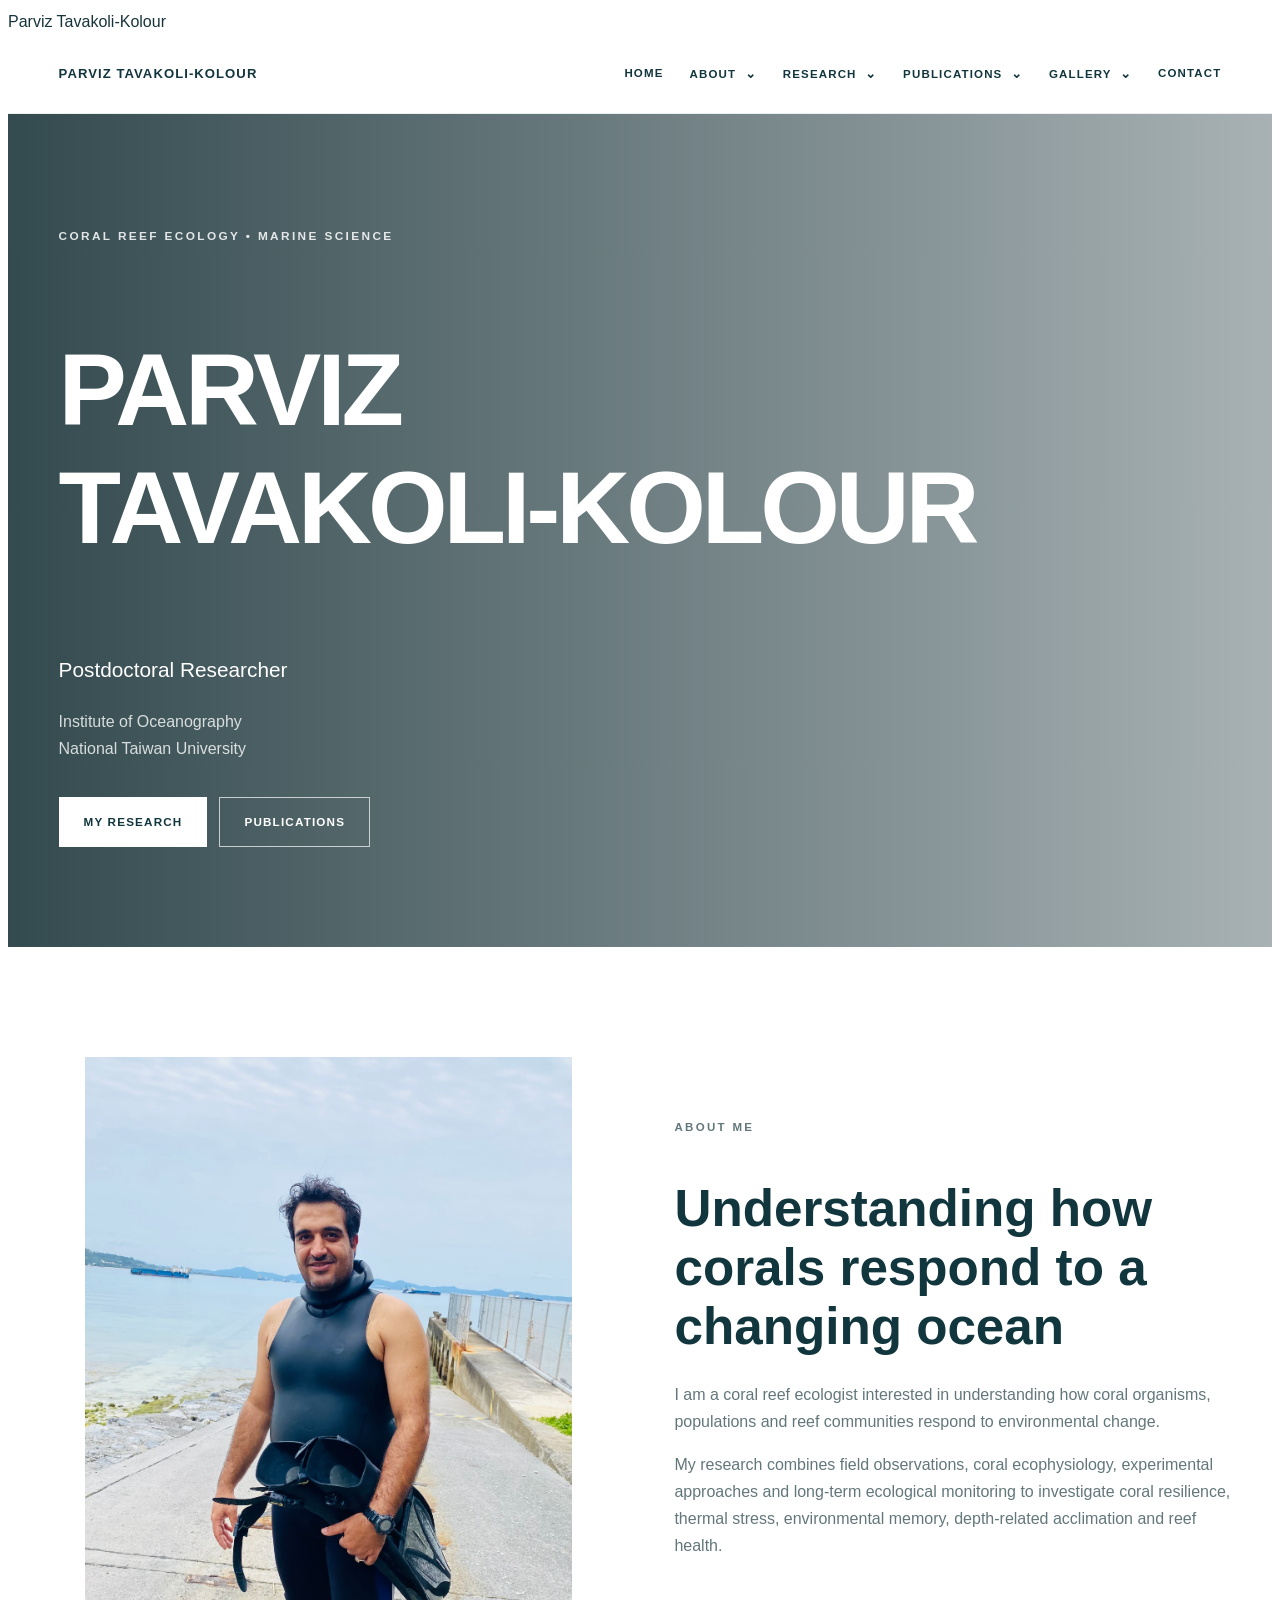
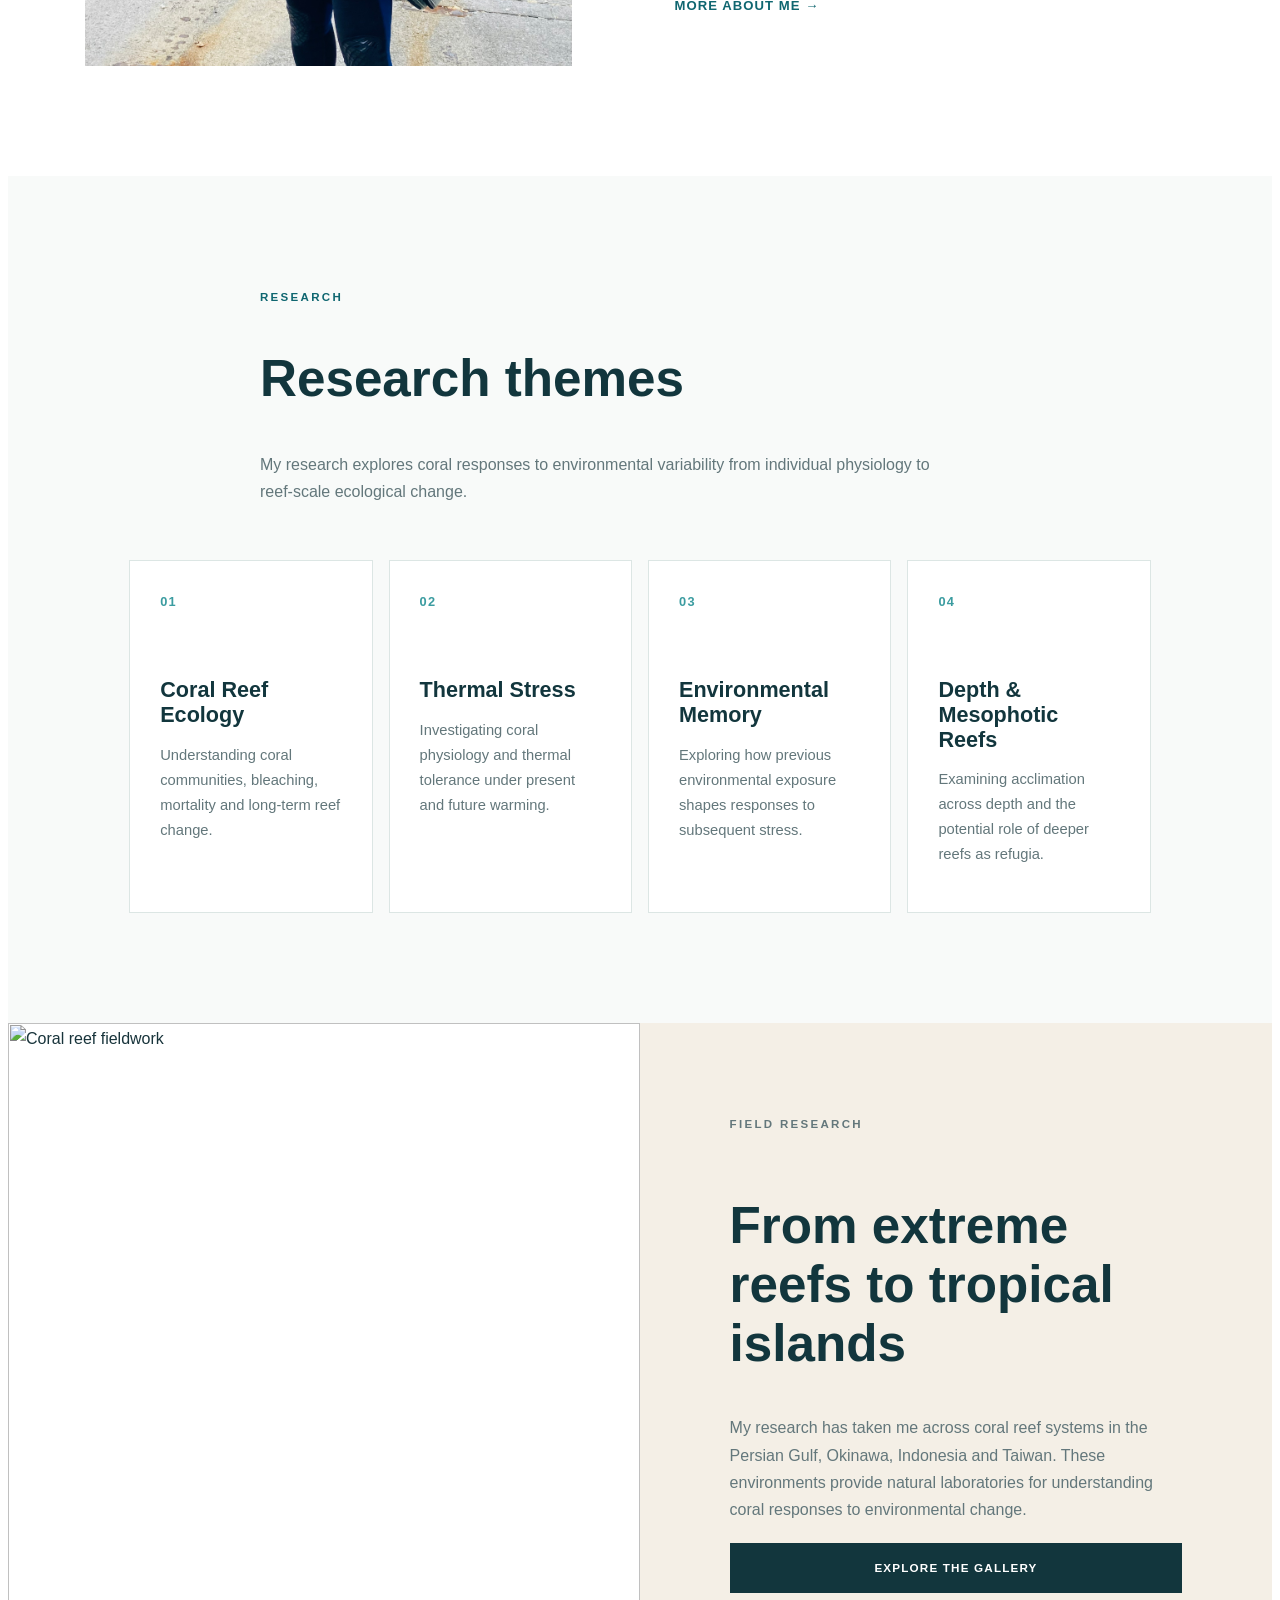
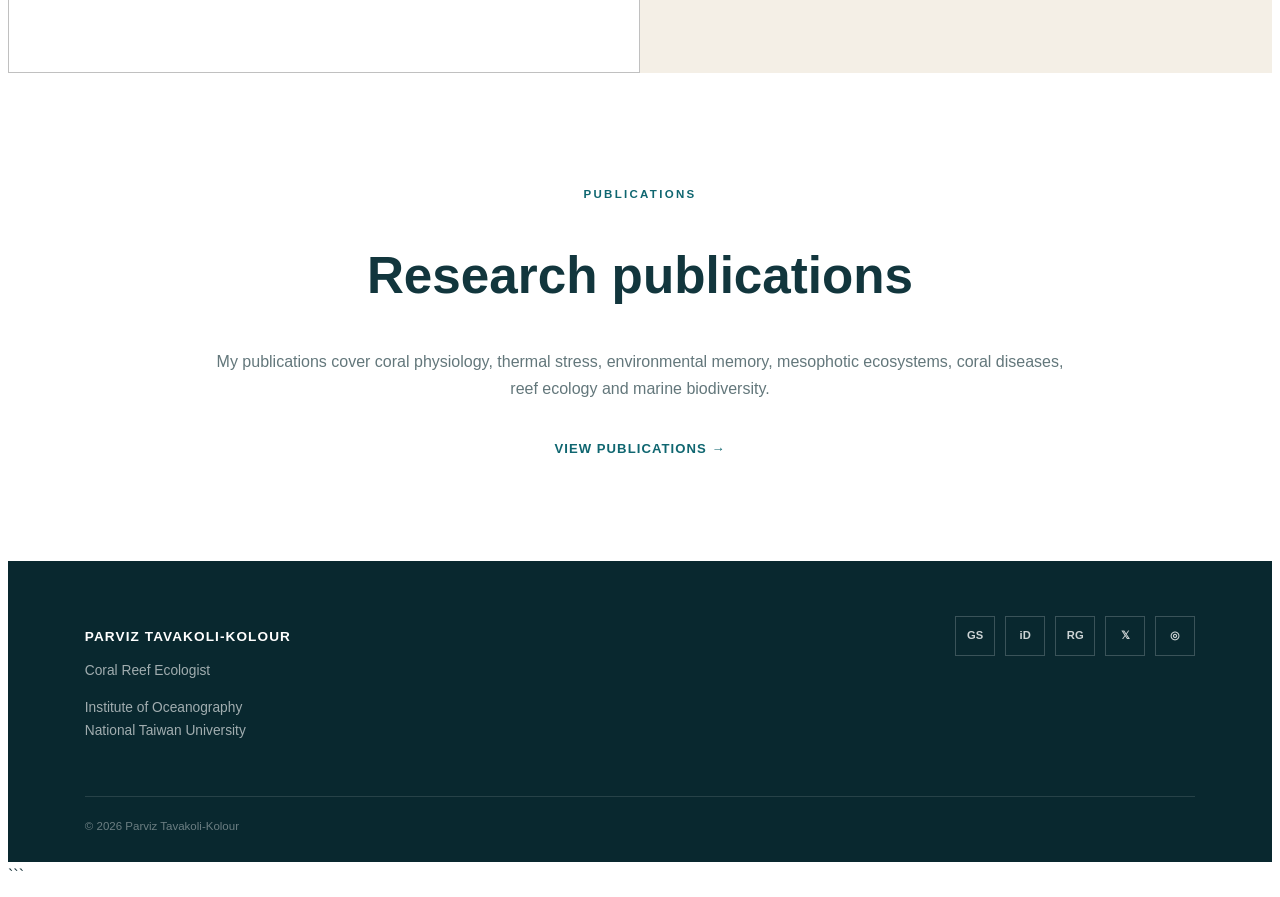
==== commit 4856245a: "Update index.html" ====
--- a/index.html
+++ b/index.html
@@ -1,4 +1,4 @@
-```html
+Parviz Tavakoli-Kolour
 <!DOCTYPE html>
 <html lang="en">
 <head>
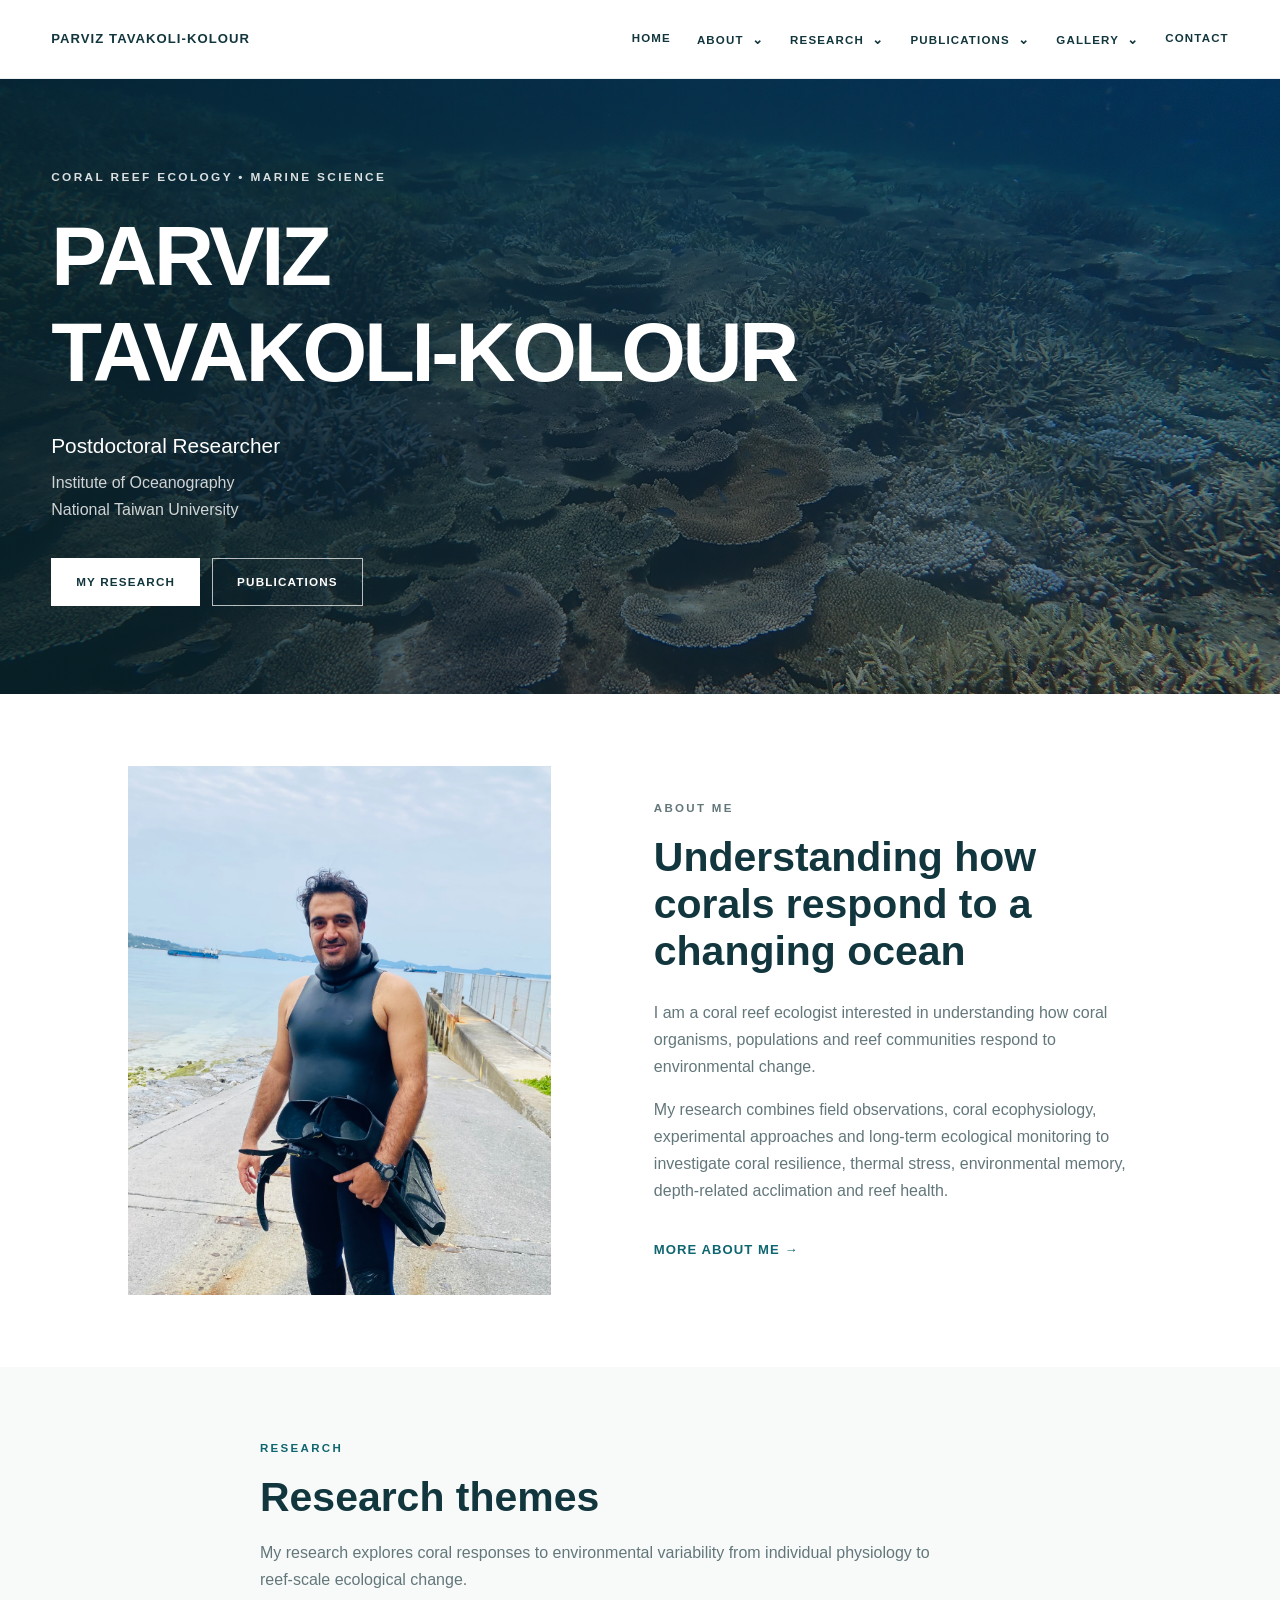
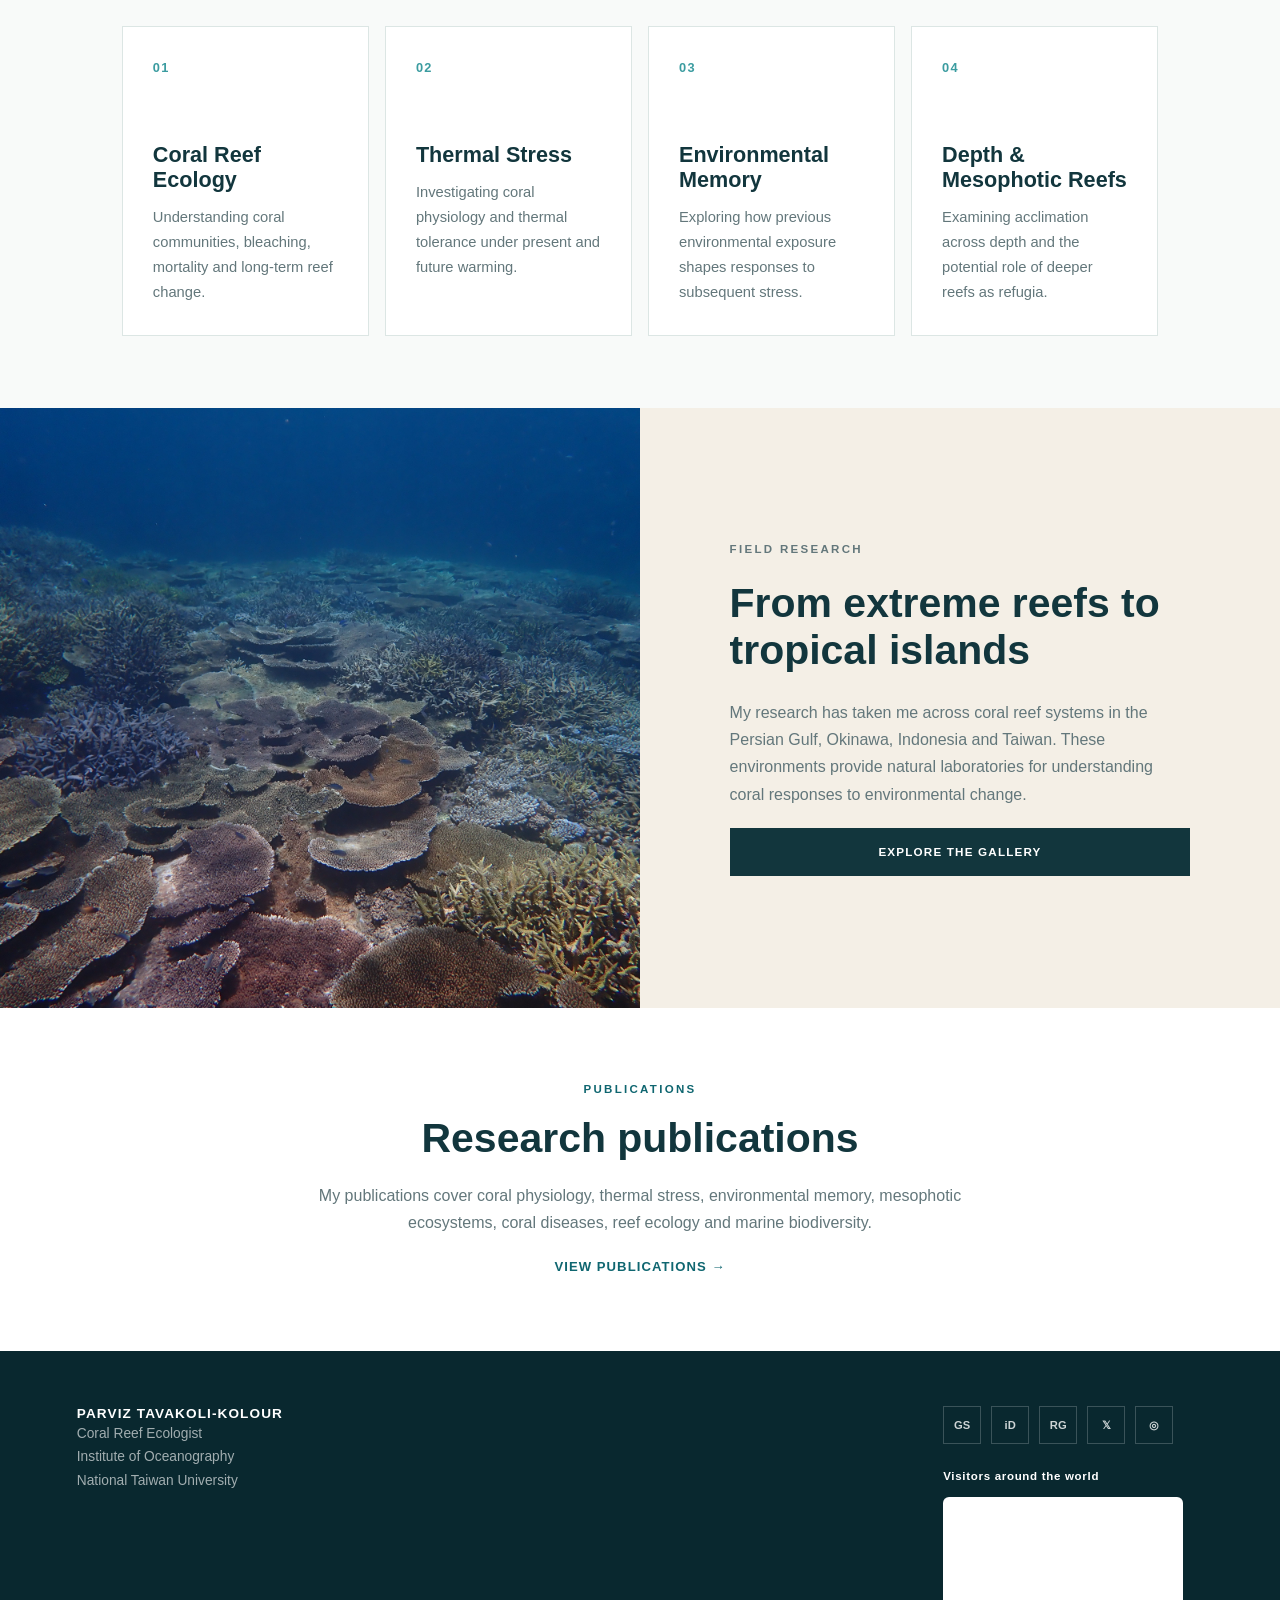
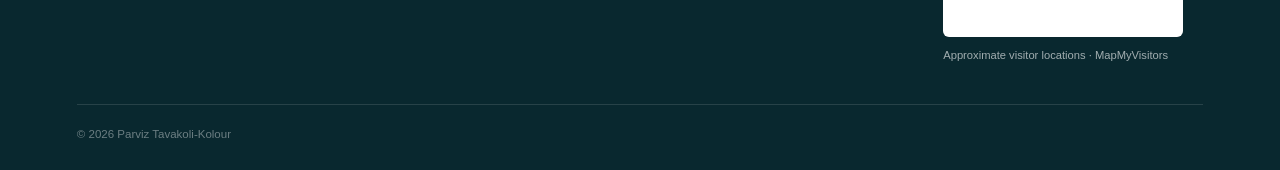
==== commit 50259a2a: "Add visitor map and improve website layout" ====
--- a/index.html
+++ b/index.html
@@ -1,4 +1,3 @@
-Parviz Tavakoli-Kolour
 <!DOCTYPE html>
 <html lang="en">
 <head>
@@ -38,6 +37,7 @@
                 </a>
 
                 <div class="dropdown-menu">
+<a href="about.html">About overview</a>
                     <a href="about.html#biography">Biography</a>
                     <a href="about.html#education">Education</a>
                     <a href="about.html#experience">Academic Experience</a>
@@ -50,6 +50,7 @@
                 </a>
 
                 <div class="dropdown-menu">
+<a href="research.html">Research overview</a>
                     <a href="research.html#coral-ecology">Coral Reef Ecology</a>
                     <a href="research.html#thermal">Thermal Stress</a>
                     <a href="research.html#memory">Environmental Memory</a>
@@ -65,6 +66,7 @@
                 </a>
 
                 <div class="dropdown-menu">
+<a href="publications.html">Publications overview</a>
                     <a href="publications.html#selected">Selected Publications</a>
                     <a href="publications.html#full-list">Full Publication List</a>
                     <a href="publications.html#assessment">Scientific Assessment</a>
@@ -77,11 +79,11 @@
                 </a>
 
                 <div class="dropdown-menu">
-                    <a href="gallery.html#persian-gulf">Persian Gulf</a>
-                    <a href="gallery.html#okinawa">Okinawa</a>
-                    <a href="gallery.html#indonesia">Indonesia</a>
-                    <a href="gallery.html#taiwan">Taiwan</a>
-                </div>
+<a href="gallery.html">Gallery overview</a>
+<a href="gallery.html#photographs">Reefs & Fieldwork</a>
+<a href="gallery.html#experiments">Experiments</a>
+<a href="gallery.html#depth">Depth & Acclimation</a>
+</div>
             </div>
 
             <a href="contact.html">CONTACT</a>
@@ -278,8 +280,8 @@
     <section class="field-section">
 
         <div class="field-image">
-            <img src="image/fieldwork.jpg"
-                 alt="Coral reef fieldwork"
+            <img src="image/coral-reef-hero.jpg"
+                 alt="Reef landscape with plate and branching corals"
                  loading="lazy">
         </div>
 
@@ -359,7 +361,8 @@
         </div>
 
 
-        <div class="footer-social">
+        <div class="footer-community">
+<div class="footer-social">
 
             <a href="https://scholar.google.com/citations?user=l_zzIt8AAAAJ&hl=en"
                target="_blank"
@@ -397,6 +400,15 @@
             </a>
 
         </div>
+<section class="visitor-map" aria-labelledby="visitor-map-title">
+                <h3 id="visitor-map-title">Visitors around the world</h3>
+                <div class="visitor-map-widget">
+                    <script type="text/javascript" id="mapmyvisitors" src="https://mapmyvisitors.com/map.js?cl=080808&amp;w=a&amp;t=n&amp;d=qJ8hKT2JA_QormgcFF4zOiPMf6EpQmAyNbyn3r_qhlE&amp;co=ffffff&amp;ct=808080&amp;cmo=3acc3a&amp;cmn=ff5353"></script>
+                    <noscript><p>Enable JavaScript to display the visitor map.</p></noscript>
+                </div>
+                <p class="visitor-map-note">Approximate visitor locations · MapMyVisitors</p>
+            </section>
+</div>
 
     </div>
 
@@ -411,4 +423,3 @@
 
 </body>
 </html>
-```
--- a/css/style.css
+++ b/css/style.css
@@ -1,4 +1,3 @@
-```css
 /* =========================================================
    PARVIZ TAVAKOLI-KOLOUR
    CORAL REEF ECOLOGY WEBSITE
@@ -247,7 +246,7 @@
 .dropdown-menu {
     position: absolute;
 
-    top: calc(100% + 18px);
+    top: 100%;
     left: -18px;
 
     min-width: 245px;
@@ -338,7 +337,7 @@
             rgba(6, 34, 40, 0.82),
             rgba(6, 34, 40, 0.35)
         ),
-        url("../image/hero.jpg");
+        url("../image/coral-reef-hero.jpg");
 
     background-size: cover;
     background-position: center;
@@ -1343,7 +1342,7 @@
    RESPONSIVE — MOBILE
    ========================================================= */
 
-@media (max-width: 800px) {
+@media (max-width: 1050px) {
 
     .nav-container {
         min-height: 70px;
@@ -1544,4 +1543,67 @@
     }
 
 }
-```
+
+/* Consistent scale, responsive content and uncropped scientific figures. */
+.section { padding-top: 72px; padding-bottom: 72px; }
+h2 { font-size: clamp(1.8rem, 3.2vw, 2.8rem); }
+.hero { min-height: 580px; }
+.hero-content { padding: 88px 0; }
+.hero h1 { font-size: clamp(2rem, 6.5vw, 5.5rem); overflow-wrap: anywhere; }
+.page-hero { min-height: 260px; padding-top: 48px; padding-bottom: 48px; }
+.page-hero h1 { font-size: clamp(2rem, 4.5vw, 3.7rem); }
+.section-heading { margin-bottom: 32px; }
+.intro-section { padding-top: 72px; padding-bottom: 72px; }
+.intro-section > *, .two-column > *, .contact-grid > *, .publication-card > * { min-width: 0; }
+.publication-card:not(:has(.publication-image)) { grid-template-columns: 1fr; }
+.publication-image { display: flex; align-items: center; background: #f8faf9; padding: 16px; }
+.publication-image img { height: auto; max-height: 340px; object-fit: contain; }
+.publication-card:hover .publication-image img { transform: none; }
+.selected-publications { max-width: 1180px; margin: auto; padding: 56px 24px; }
+.selected-publications > .publication-card { margin-bottom: 24px; }
+.citation, .research-highlight, .assessment-note { margin-top: 16px; }
+.paper-button { display: inline-block; padding: 10px 18px; margin-top: 20px; background: var(--teal); color: white; }
+.assessment-card { padding: 32px; background: var(--sand); margin-top: 24px; }
+.assessment-image img { max-height: 380px; object-fit: contain; margin-bottom: 24px; }
+.gallery-grid { grid-template-columns: repeat(2, minmax(0, 1fr)); gap: 24px; }
+.gallery-item { aspect-ratio: auto; background: white; border: 1px solid var(--line); }
+.gallery-item a { display: block; background: var(--off-white); }
+.gallery-item img { height: 300px; object-fit: contain; padding: 16px; }
+.gallery-photo img { object-fit: cover; padding: 0; }
+.gallery-photo img[src$="profile.jpg"] { object-fit: contain; }
+.gallery-item:hover img { transform: none; }
+figcaption { padding: 16px 20px; font-size: .9rem; color: var(--muted); }
+a:focus-visible, button:focus-visible { outline: 3px solid var(--aqua); outline-offset: 4px; }
+.contact-item a { overflow-wrap: anywhere; }
+@media (max-width: 1050px) {
+ .hero { min-height: 500px; }
+ .hero-content { padding: 64px 0; }
+ .hero h1 { font-size: clamp(1.8rem, 7.6vw, 3.8rem); }
+ .section { padding-top: 48px; padding-bottom: 48px; }
+ .intro-section, .two-column { gap: 36px; }
+ .page-hero { min-height: 230px; }
+ .timeline-item { grid-template-columns: 1fr; gap: 8px; }
+ .main-nav { max-height: calc(100dvh - 70px); overflow-y: auto; }
+ .gallery-grid { grid-template-columns: 1fr; }
+ .gallery-item img { height: auto; max-height: 380px; }
+ .publication-image { height: auto; min-height: 0; }
+ .field-section { min-height: 0; }
+ .field-image, .field-image img { min-height: 0; }
+ .field-image img { height: 300px; }
+}
+@media (prefers-reduced-motion: reduce) {
+ html { scroll-behavior: auto; }
+ *, *::before, *::after { transition: none !important; }
+}
+
+/* Visitor map: separate from social links so icon styles do not affect it. */
+.footer-content { flex-wrap: wrap; }
+.footer-community { width: 260px; max-width: 100%; min-width: 0; }
+.footer-community .footer-social { flex-wrap: wrap; margin-bottom: 24px; }
+.visitor-map { width: 100%; }
+.footer-content .visitor-map h3 { font-size: .72rem; line-height: 1.5; letter-spacing: .06em; margin-bottom: 12px; }
+.visitor-map-widget { width: 240px; max-width: 100%; min-height: 140px; padding: 8px; background: #fff; border-radius: 6px; overflow: hidden; }
+.visitor-map-widget img, .visitor-map-widget iframe, .visitor-map-widget canvas { max-width: 100%; }
+.visitor-map-widget img { height: auto; }
+.visitor-map-widget noscript p { color: var(--text); }
+.footer-content .visitor-map-note { margin-top: 10px; font-size: .7rem; line-height: 1.5; }
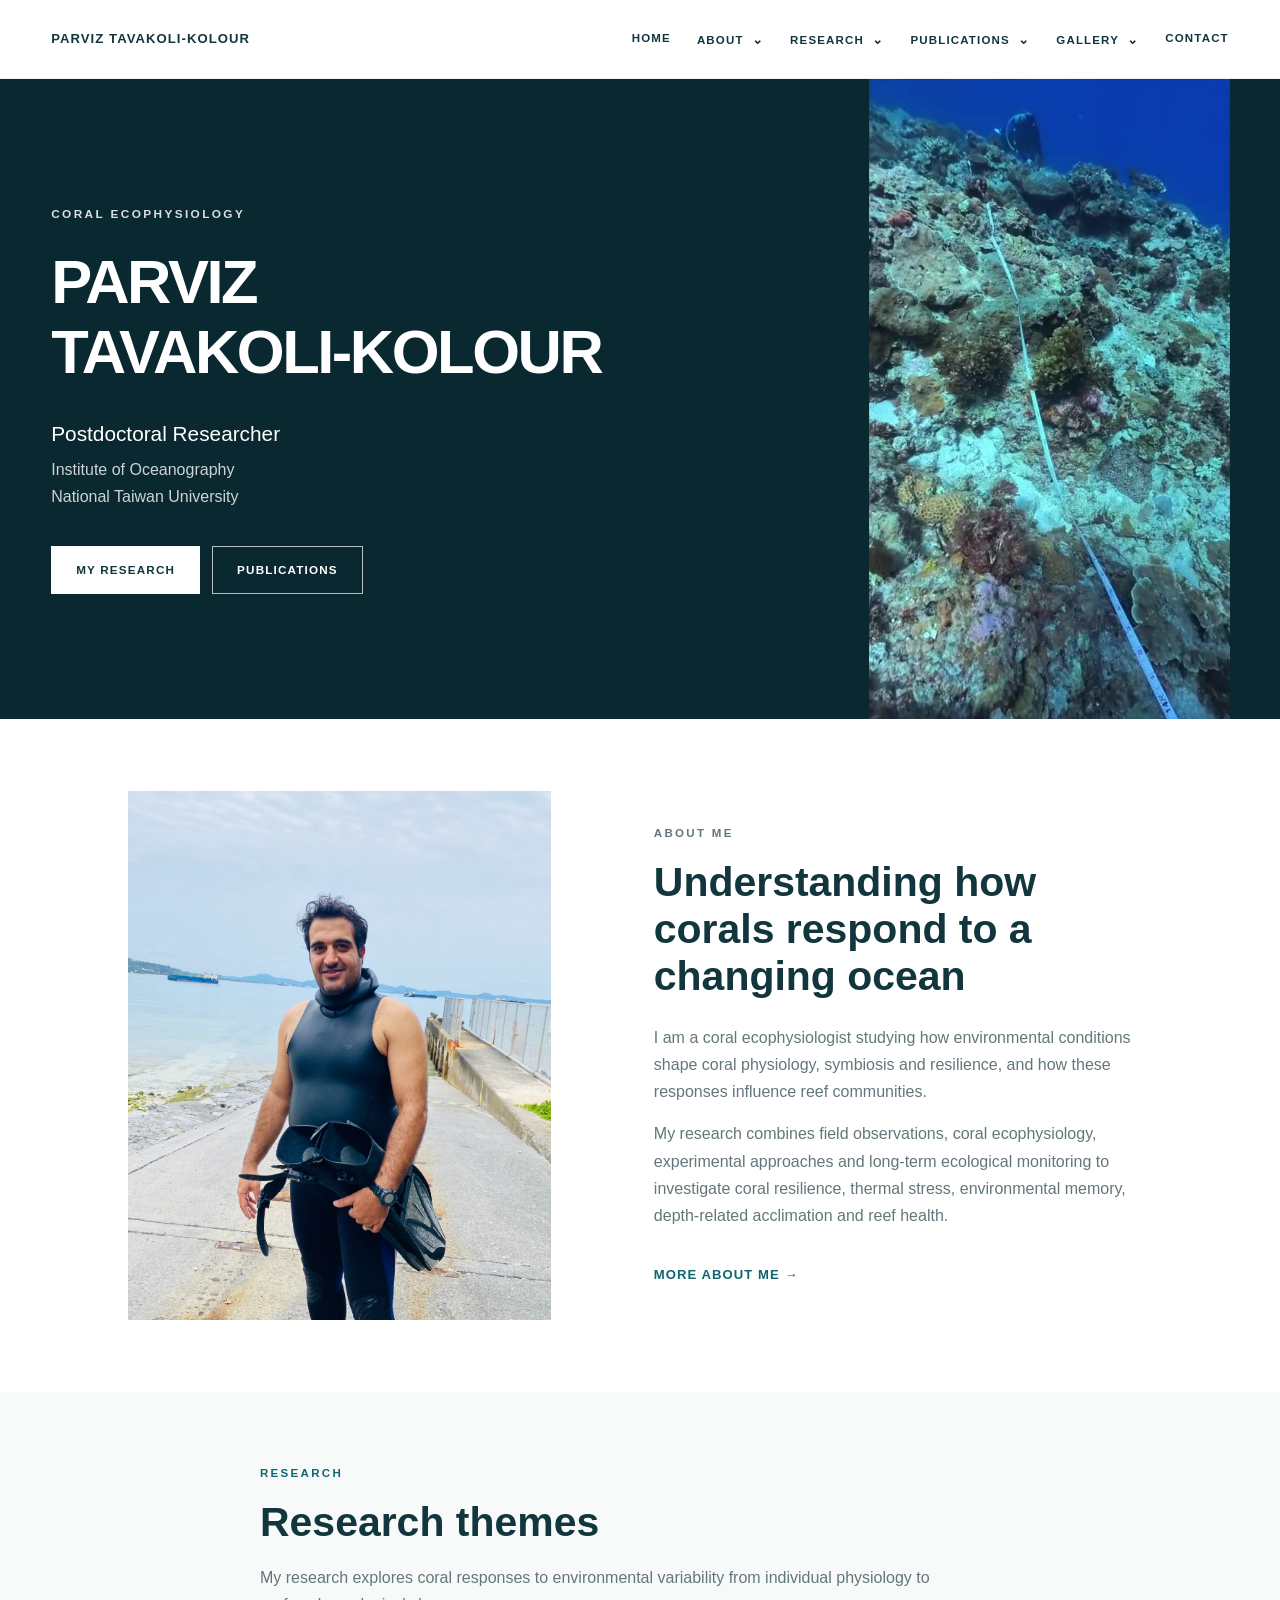
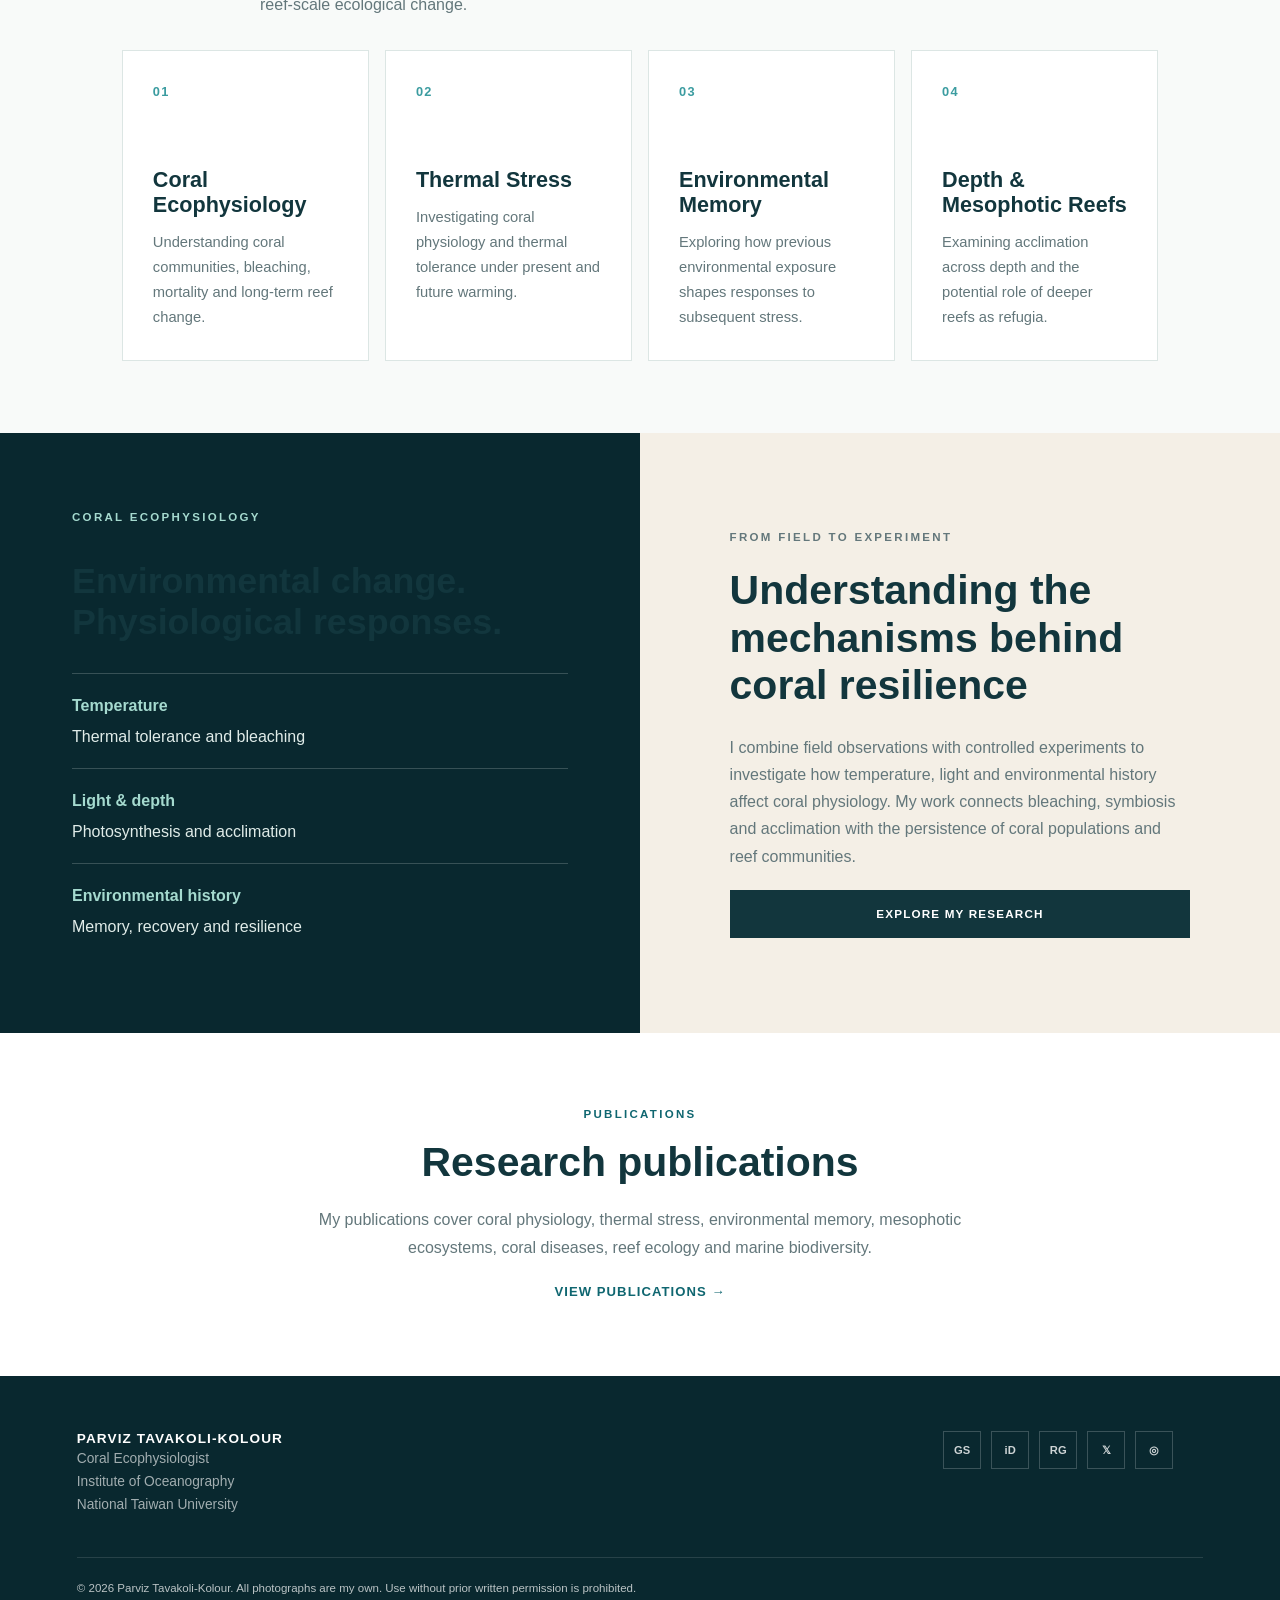
==== commit c4bcd3d9: "Add files via upload" ====
--- a/index.html
+++ b/index.html
@@ -4,10 +4,10 @@
     <meta charset="UTF-8">
     <meta name="viewport" content="width=device-width, initial-scale=1.0">
 
-    <title>Parviz Tavakoli-Kolour | Coral Reef Ecologist</title>
-    <meta name="description" content="Parviz Tavakoli-Kolour — Coral reef ecologist studying coral resilience, thermal stress, environmental memory, mesophotic reefs and reef change.">
-
-    <link rel="stylesheet" href="css/style.css">
+    <title>Parviz Tavakoli-Kolour | Coral Ecophysiologist</title>
+    <meta name="description" content="Parviz Tavakoli-Kolour — Coral ecophysiologist studying coral resilience, thermal stress, environmental memory, mesophotic reefs and reef change.">
+
+    <link rel="stylesheet" href="css/style.css?v=20261108b">
 </head>
 
 <body>
@@ -19,9 +19,7 @@
             PARVIZ TAVAKOLI-KOLOUR
         </a>
 
-        <button class="menu-toggle"
-                aria-label="Open navigation"
-                aria-expanded="false">
+        <button class="menu-toggle" aria-label="Open navigation" aria-expanded="false">
             <span></span>
             <span></span>
             <span></span>
@@ -51,12 +49,12 @@
 
                 <div class="dropdown-menu">
 <a href="research.html">Research overview</a>
-                    <a href="research.html#coral-ecology">Coral Reef Ecology</a>
+                    <a href="research.html#coral-ecology">Coral Ecophysiology</a>
                     <a href="research.html#thermal">Thermal Stress</a>
                     <a href="research.html#memory">Environmental Memory</a>
-                    <a href="research.html#depth">Depth & Mesophotic Reefs</a>
+                    <a href="research.html#depth">Depth &amp; Mesophotic Reefs</a>
                     <a href="research.html#disease">Coral Diseases</a>
-                    <a href="research.html#field">Field & Experimental Research</a>
+                    <a href="research.html#field">Field &amp; Experimental Research</a>
                 </div>
             </div>
 
@@ -80,9 +78,9 @@
 
                 <div class="dropdown-menu">
 <a href="gallery.html">Gallery overview</a>
-<a href="gallery.html#photographs">Reefs & Fieldwork</a>
+<a href="gallery.html#photographs">Reefs &amp; Fieldwork</a>
 <a href="gallery.html#experiments">Experiments</a>
-<a href="gallery.html#depth">Depth & Acclimation</a>
+<a href="gallery.html#depth">Depth &amp; Acclimation</a>
 </div>
             </div>
 
@@ -98,12 +96,17 @@
     <!-- HERO -->
     <section class="hero">
 
+        <div class="hero-media">
+            <img class="hero-poster" src="image/banner-poster.jpg" alt="" fetchpriority="high" aria-hidden="true">
+            <video class="hero-video" muted loop playsinline preload="metadata" poster="image/banner-poster.jpg" data-video-src="video/reef-banner.mp4" aria-hidden="true"></video>
+        </div>
         <div class="hero-overlay"></div>
+        <button class="hero-video-toggle" type="button" hidden>Play background video</button>
 
         <div class="hero-content">
 
             <p class="hero-kicker">
-                CORAL REEF ECOLOGY • MARINE SCIENCE
+                CORAL ECOPHYSIOLOGY
             </p>
 
             <h1>
@@ -122,13 +125,11 @@
 
             <div class="hero-buttons">
 
-                <a href="research.html"
-                   class="button button-light">
+                <a href="research.html" class="button button-light">
                     MY RESEARCH
                 </a>
 
-                <a href="publications.html"
-                   class="button button-outline">
+                <a href="publications.html" class="button button-outline">
                     PUBLICATIONS
                 </a>
 
@@ -142,9 +143,7 @@
     <section class="intro-section section">
 
         <div class="intro-image image-frame">
-            <img src="image/profile.jpg"
-                 alt="Parviz Tavakoli-Kolour"
-                 loading="lazy">
+            <img src="image/profile.jpg" alt="Parviz Tavakoli-Kolour" loading="lazy">
         </div>
 
         <div class="intro-text">
@@ -157,11 +156,7 @@
                 Understanding how corals respond to a changing ocean
             </h2>
 
-            <p>
-                I am a coral reef ecologist interested in understanding
-                how coral organisms, populations and reef communities
-                respond to environmental change.
-            </p>
+            <p>I am a coral ecophysiologist studying how environmental conditions shape coral physiology, symbiosis and resilience, and how these responses influence reef communities.</p>
 
             <p>
                 My research combines field observations, coral
@@ -204,13 +199,12 @@
 
         <div class="research-grid">
 
-            <a href="research.html#coral-ecology"
-               class="research-card">
+            <a href="research.html#coral-ecology" class="research-card">
 
                 <span class="card-number">01</span>
 
                 <h3>
-                    Coral Reef Ecology
+                    Coral Ecophysiology
                 </h3>
 
                 <p>
@@ -221,8 +215,7 @@
             </a>
 
 
-            <a href="research.html#thermal"
-               class="research-card">
+            <a href="research.html#thermal" class="research-card">
 
                 <span class="card-number">02</span>
 
@@ -238,8 +231,7 @@
             </a>
 
 
-            <a href="research.html#memory"
-               class="research-card">
+            <a href="research.html#memory" class="research-card">
 
                 <span class="card-number">03</span>
 
@@ -255,13 +247,12 @@
             </a>
 
 
-            <a href="research.html#depth"
-               class="research-card">
+            <a href="research.html#depth" class="research-card">
 
                 <span class="card-number">04</span>
 
                 <h3>
-                    Depth & Mesophotic Reefs
+                    Depth &amp; Mesophotic Reefs
                 </h3>
 
                 <p>
@@ -279,33 +270,33 @@
     <!-- FIELDWORK -->
     <section class="field-section">
 
-        <div class="field-image">
-            <img src="image/coral-reef-hero.jpg"
-                 alt="Reef landscape with plate and branching corals"
-                 loading="lazy">
-        </div>
-
-        <div class="field-content">
-
-            <p class="section-label">
-                FIELD RESEARCH
-            </p>
-
-            <h2>
-                From extreme reefs to tropical islands
-            </h2>
-
-            <p>
-                My research has taken me across coral reef systems
-                in the Persian Gulf, Okinawa, Indonesia and Taiwan.
-                These environments provide natural laboratories for
-                understanding coral responses to environmental change.
-            </p>
-
-            <a href="gallery.html"
-               class="button button-dark">
-                EXPLORE THE GALLERY
-            </a>
+        <div class="research-focus-panel">
+          <p class="section-label">CORAL ECOPHYSIOLOGY</p>
+          <h2>Environmental change.<br>Physiological responses.</h2>
+          <dl>
+<div>
+<dt>Temperature</dt>
+<dd>Thermal tolerance and bleaching</dd>
+</div>
+          <div>
+<dt>Light &amp; depth</dt>
+<dd>Photosynthesis and acclimation</dd>
+</div>
+          <div>
+<dt>Environmental history</dt>
+<dd>Memory, recovery and resilience</dd>
+</div>
+</dl>
+        </div>
+<div class="field-content">
+
+            <p class="section-label">FROM FIELD TO EXPERIMENT</p>
+
+            <h2>Understanding the mechanisms behind coral resilience</h2>
+
+            <p>I combine field observations with controlled experiments to investigate how temperature, light and environmental history affect coral physiology. My work connects bleaching, symbiosis and acclimation with the persistence of coral populations and reef communities.</p>
+
+            <a href="research.html" class="button button-dark">EXPLORE MY RESEARCH</a>
 
         </div>
 
@@ -329,8 +320,7 @@
             reef ecology and marine biodiversity.
         </p>
 
-        <a href="publications.html"
-           class="text-link">
+        <a href="publications.html" class="text-link">
             VIEW PUBLICATIONS →
         </a>
 
@@ -350,7 +340,7 @@
             </h3>
 
             <p>
-                Coral Reef Ecologist
+                Coral Ecophysiologist
             </p>
 
             <p>
@@ -364,62 +354,38 @@
         <div class="footer-community">
 <div class="footer-social">
 
-            <a href="https://scholar.google.com/citations?user=l_zzIt8AAAAJ&hl=en"
-               target="_blank"
-               rel="noopener"
-               aria-label="Google Scholar">
+            <a href="https://scholar.google.com/citations?user=l_zzIt8AAAAJ&amp;hl=en" target="_blank" rel="noopener noreferrer" aria-label="Google Scholar">
                 GS
             </a>
 
-            <a href="https://orcid.org/0000-0003-2633-5901"
-               target="_blank"
-               rel="noopener"
-               aria-label="ORCID">
+            <a href="https://orcid.org/0000-0003-2633-5901" target="_blank" rel="noopener noreferrer" aria-label="ORCID">
                 iD
             </a>
 
-            <a href="https://www.researchgate.net/profile/Parviz-Tavakoli-Kolour-2"
-               target="_blank"
-               rel="noopener"
-               aria-label="ResearchGate">
+            <a href="https://www.researchgate.net/profile/Parviz-Tavakoli-Kolour-2" target="_blank" rel="noopener noreferrer" aria-label="ResearchGate">
                 RG
             </a>
 
-            <a href="https://x.com/parviz_tavakoli"
-               target="_blank"
-               rel="noopener"
-               aria-label="X">
+            <a href="https://x.com/parviz_tavakoli" target="_blank" rel="noopener noreferrer" aria-label="X">
                 𝕏
             </a>
 
-            <a href="https://www.instagram.com/parviz_tavakoli_kolour"
-               target="_blank"
-               rel="noopener"
-               aria-label="Instagram">
+            <a href="https://www.instagram.com/parviz_tavakoli_kolour" target="_blank" rel="noopener noreferrer" aria-label="Instagram">
                 ◎
             </a>
 
         </div>
-<section class="visitor-map" aria-labelledby="visitor-map-title">
-                <h3 id="visitor-map-title">Visitors around the world</h3>
-                <div class="visitor-map-widget">
-                    <script type="text/javascript" id="mapmyvisitors" src="https://mapmyvisitors.com/map.js?cl=080808&amp;w=a&amp;t=n&amp;d=qJ8hKT2JA_QormgcFF4zOiPMf6EpQmAyNbyn3r_qhlE&amp;co=ffffff&amp;ct=808080&amp;cmo=3acc3a&amp;cmn=ff5353"></script>
-                    <noscript><p>Enable JavaScript to display the visitor map.</p></noscript>
-                </div>
-                <p class="visitor-map-note">Approximate visitor locations · MapMyVisitors</p>
-            </section>
+
 </div>
 
     </div>
 
-    <div class="copyright">
-        © 2026 Parviz Tavakoli-Kolour
-    </div>
+    <div class="copyright">© 2026 Parviz Tavakoli-Kolour. All photographs are my own. Use without prior written permission is prohibited.</div>
 
 </footer>
 
 
-<script src="js/main.js"></script>
+<script src="js/main.js?v=20261108b"></script>
 
 </body>
 </html>
--- a/css/style.css
+++ b/css/style.css
@@ -1,6 +1,6 @@
 /* =========================================================
    PARVIZ TAVAKOLI-KOLOUR
-   CORAL REEF ECOLOGY WEBSITE
+   CORAL ECOPHYSIOLOGY WEBSITE
    ========================================================= */
 
 
@@ -1607,3 +1607,53 @@
 .visitor-map-widget img { height: auto; }
 .visitor-map-widget noscript p { color: var(--text); }
 .footer-content .visitor-map-note { margin-top: 10px; font-size: .7rem; line-height: 1.5; }
+
+/* Contact-only visitor map, compact text publications, and optional video banner. */
+.visitor-map-contact { width: 208px; max-width: 100%; margin-top: 30px; }
+.visitor-map-contact h3 { font-size: .85rem; margin-bottom: 12px; }
+.visitor-map-contact .visitor-map-widget { width: 208px; max-width: 100%; padding: 0; background: #000; border-radius: 0; }
+.visitor-map-contact .visitor-map-note { font-size: .7rem; margin-top: 8px; }
+.visitor-map-contact .visitor-map-widget noscript p { color: #fff; }
+.publication-card { display: block; min-height: 0; }
+.publication-card > .publication-links { padding: 0 40px 28px; margin-top: 0; }
+.selected-publications .publication-content h2 { font-size: clamp(1.3rem, 2.3vw, 1.9rem); line-height: 1.35; }
+.full-publication h3 { font-size: 1.1rem; line-height: 1.45; margin-bottom: 10px; }
+.full-publication h3 a:hover { color: var(--teal); text-decoration: underline; }
+.full-publication .text-link { margin-top: 10px; }
+.hero { overflow: hidden; isolation: isolate; background: var(--deep); }
+.hero-poster, .hero-video { position: absolute; inset: 0; width: 100%; height: 100%; object-fit: cover; }
+.hero-poster { z-index: 0; }
+.hero-video { z-index: 1; opacity: 0; }
+.hero-video.is-playing { opacity: 1; }
+.hero-overlay { z-index: 2; background: linear-gradient(90deg,rgba(6,34,40,.72),rgba(6,34,40,.18)); }
+.hero-content { z-index: 3; }
+.hero-video-toggle { position: absolute; z-index: 4; right: 24px; bottom: 20px; padding: 8px 12px; border: 1px solid #ffffff88; background: #09282fcc; color: #fff; border-radius: 4px; cursor: pointer; font-size: .75rem; }
+.hero-video-toggle[hidden] { display: none; }
+
+/* Portrait field footage: keep the whole image visible alongside the introduction. */
+.hero { min-height: 640px; background: #09282f; }
+.hero-media { position: absolute; top: 0; right: 0; bottom: 0; width: 36%; overflow: hidden; }
+.hero-media .hero-poster, .hero-media .hero-video { object-fit: contain; }
+.hero-overlay { display: none; }
+.hero-content { padding: 70px 0; }
+.hero h1 { max-width: 62%; font-size: clamp(2rem, 4.8vw, 4.3rem); }
+.hero-kicker, .hero-position, .hero-affiliation, .hero-buttons { max-width: 60%; }
+@media (max-width: 700px) {
+ .hero { flex-direction: column; min-height: 0; }
+ .hero-content { order: 1; padding: 48px 0 32px; }
+ .hero h1 { max-width: 100%; font-size: clamp(1.8rem, 7.5vw, 3.2rem); }
+ .hero-kicker, .hero-position, .hero-affiliation, .hero-buttons { max-width: 100%; }
+ .hero-media { order: 2; position: relative; width: 100%; height: 440px; }
+ .hero-video-toggle { bottom: 16px; right: 16px; }
+}
+
+/* Ecophysiology focus panel and concise publication descriptions. */
+.research-focus-panel { background: #09282f; color: #fff; padding: clamp(32px, 6vw, 72px); display: flex; flex-direction: column; justify-content: center; }
+.research-focus-panel .section-label { color: #a5dacf; }
+.research-focus-panel h2 { font-size: clamp(1.7rem, 2.8vw, 2.6rem); margin: 18px 0 30px; }
+.research-focus-panel dl { margin: 0; }
+.research-focus-panel dl > div { padding: 18px 0; border-top: 1px solid #ffffff30; }
+.research-focus-panel dt { font-weight: 700; color: #a5dacf; }
+.research-focus-panel dd { margin: 5px 0 0; color: #e0ece9; line-height: 1.6; }
+.publication-summary { margin: 12px 0 16px; line-height: 1.7; color: var(--muted); max-width: 75ch; }
+.copyright { line-height: 1.8; color: rgba(255,255,255,.72); }
